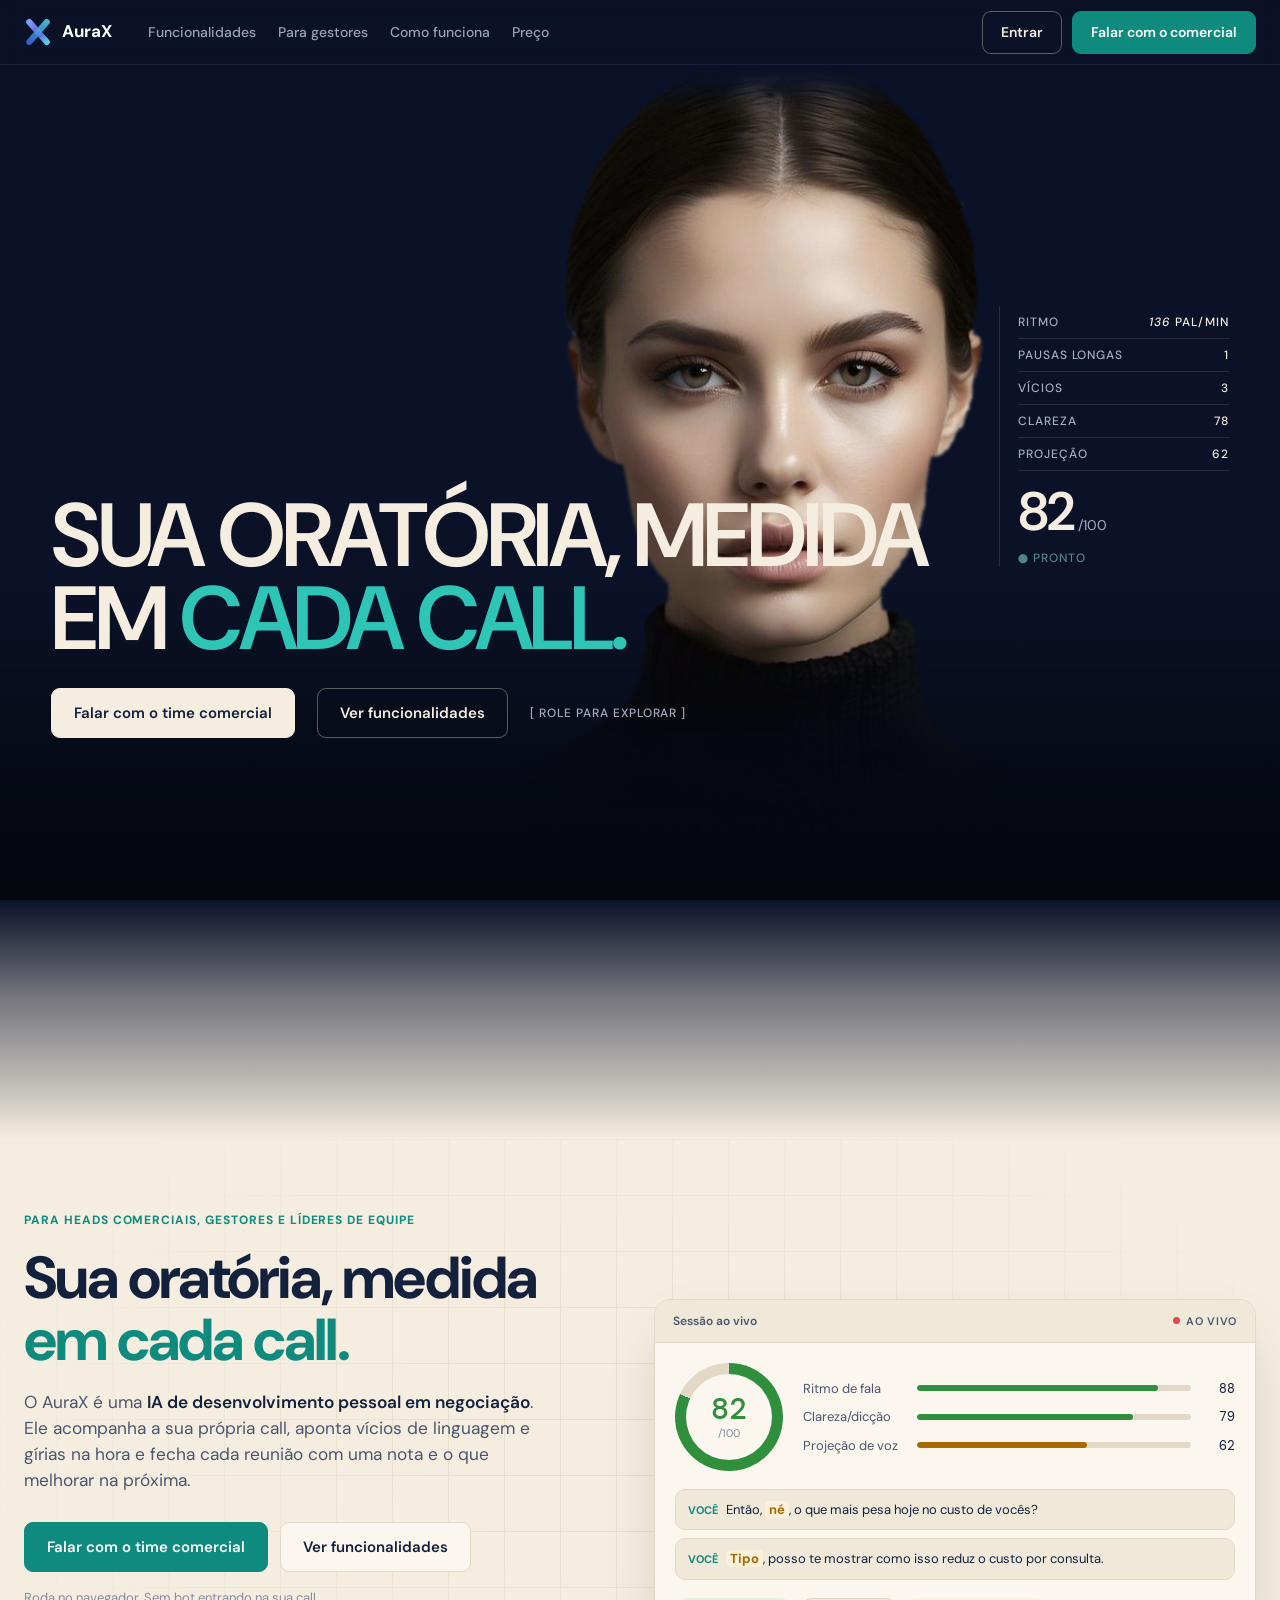
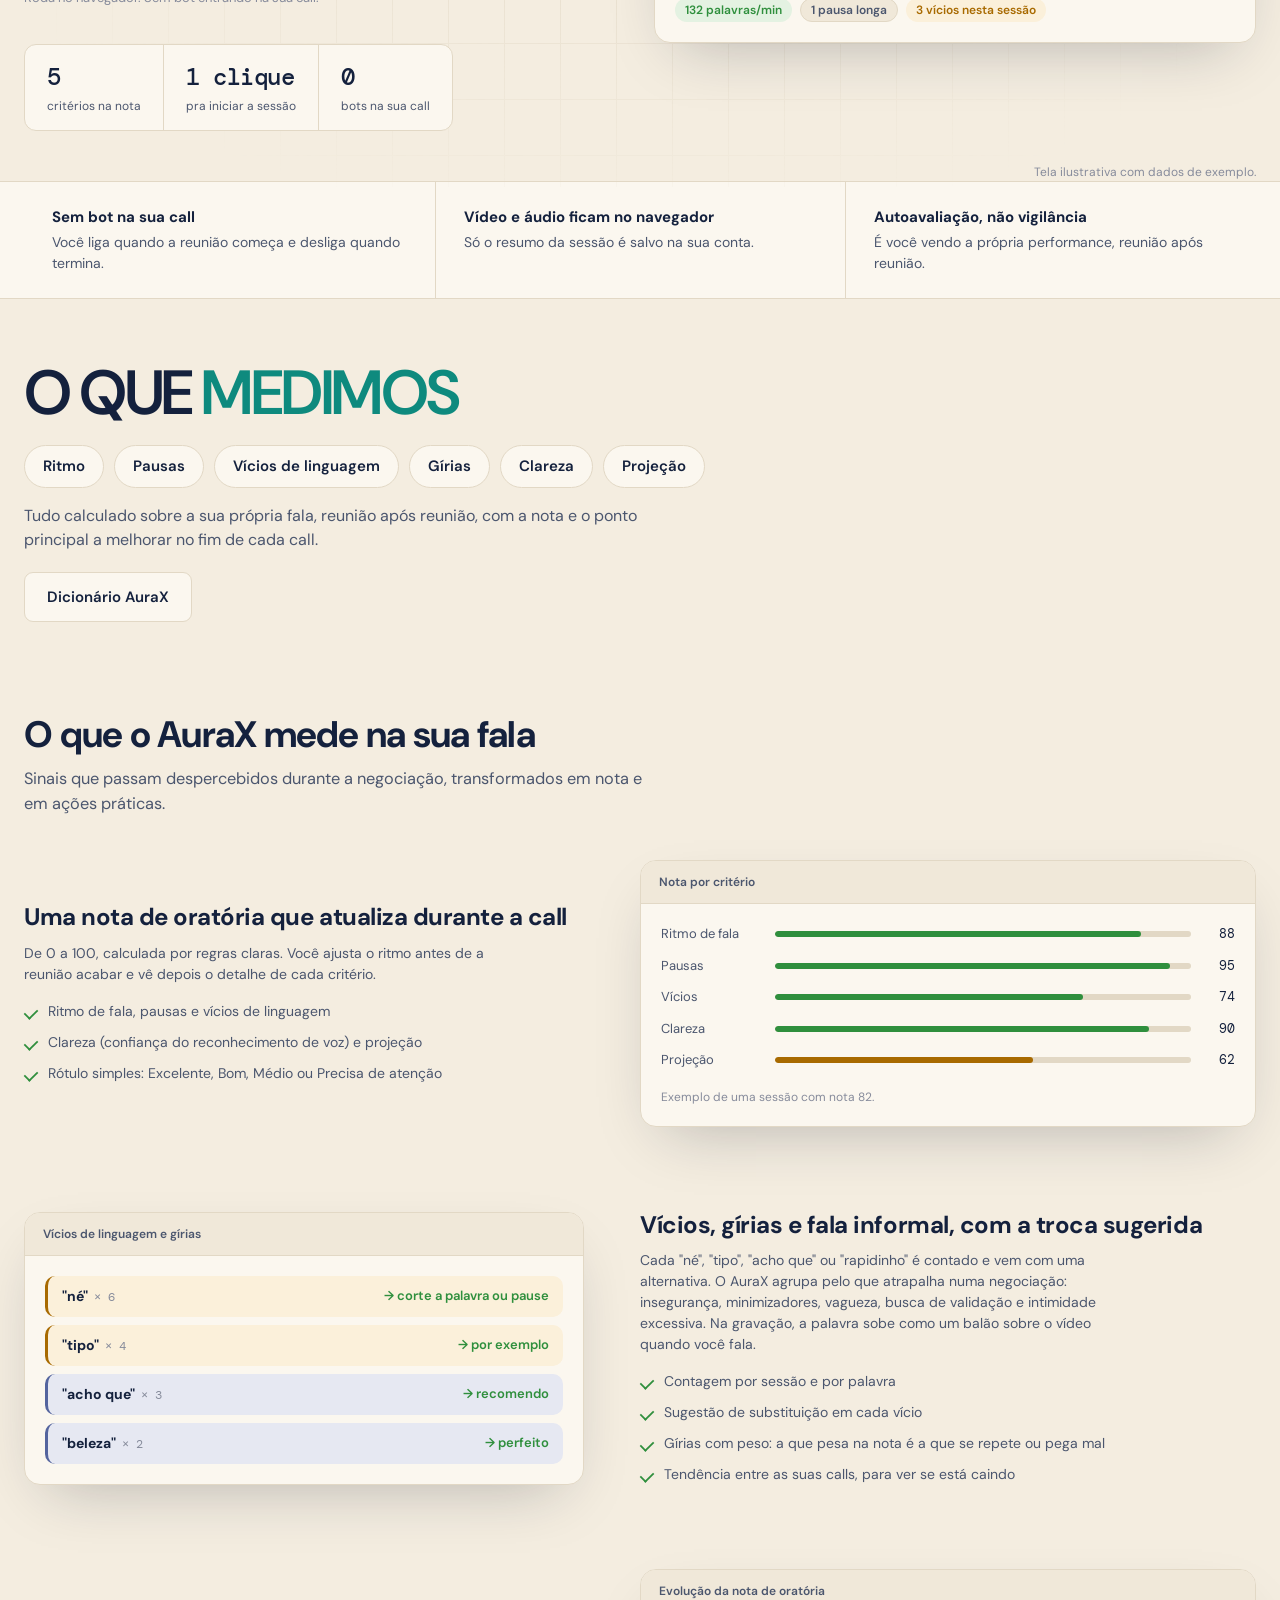
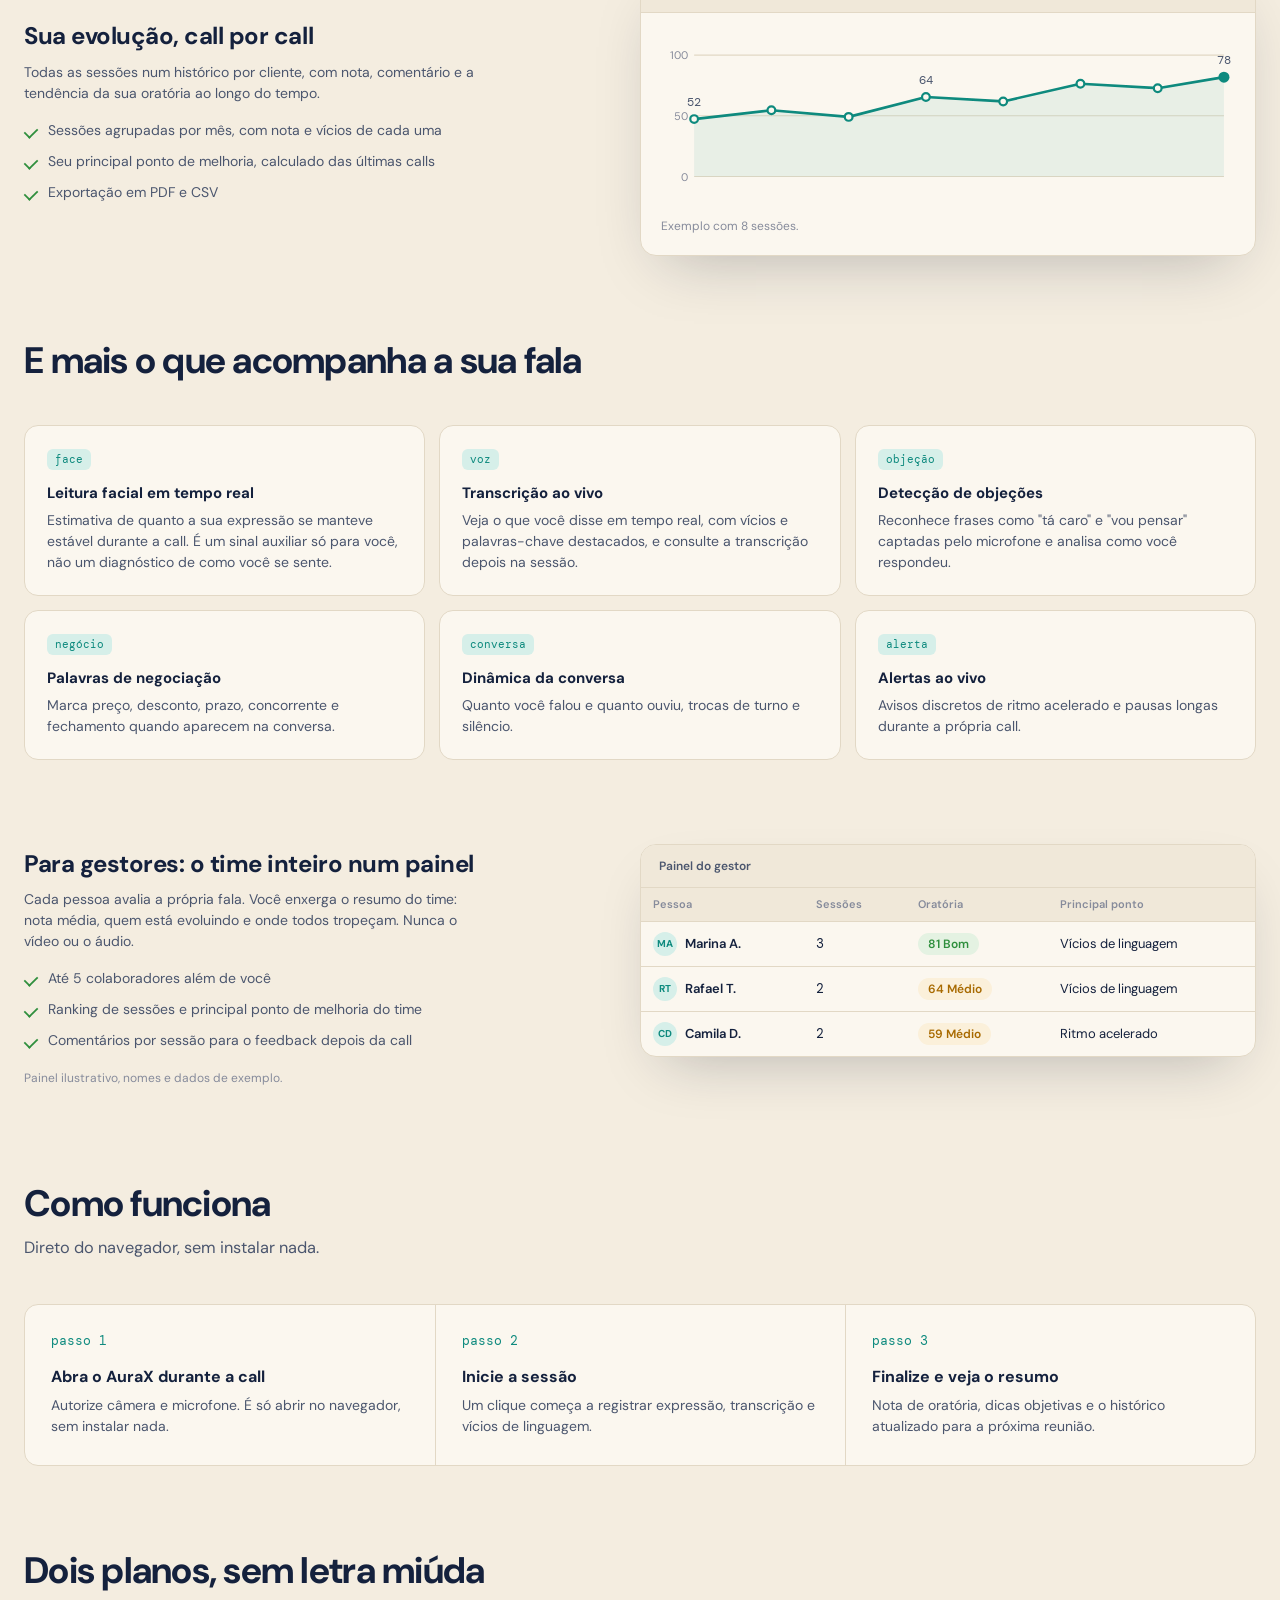
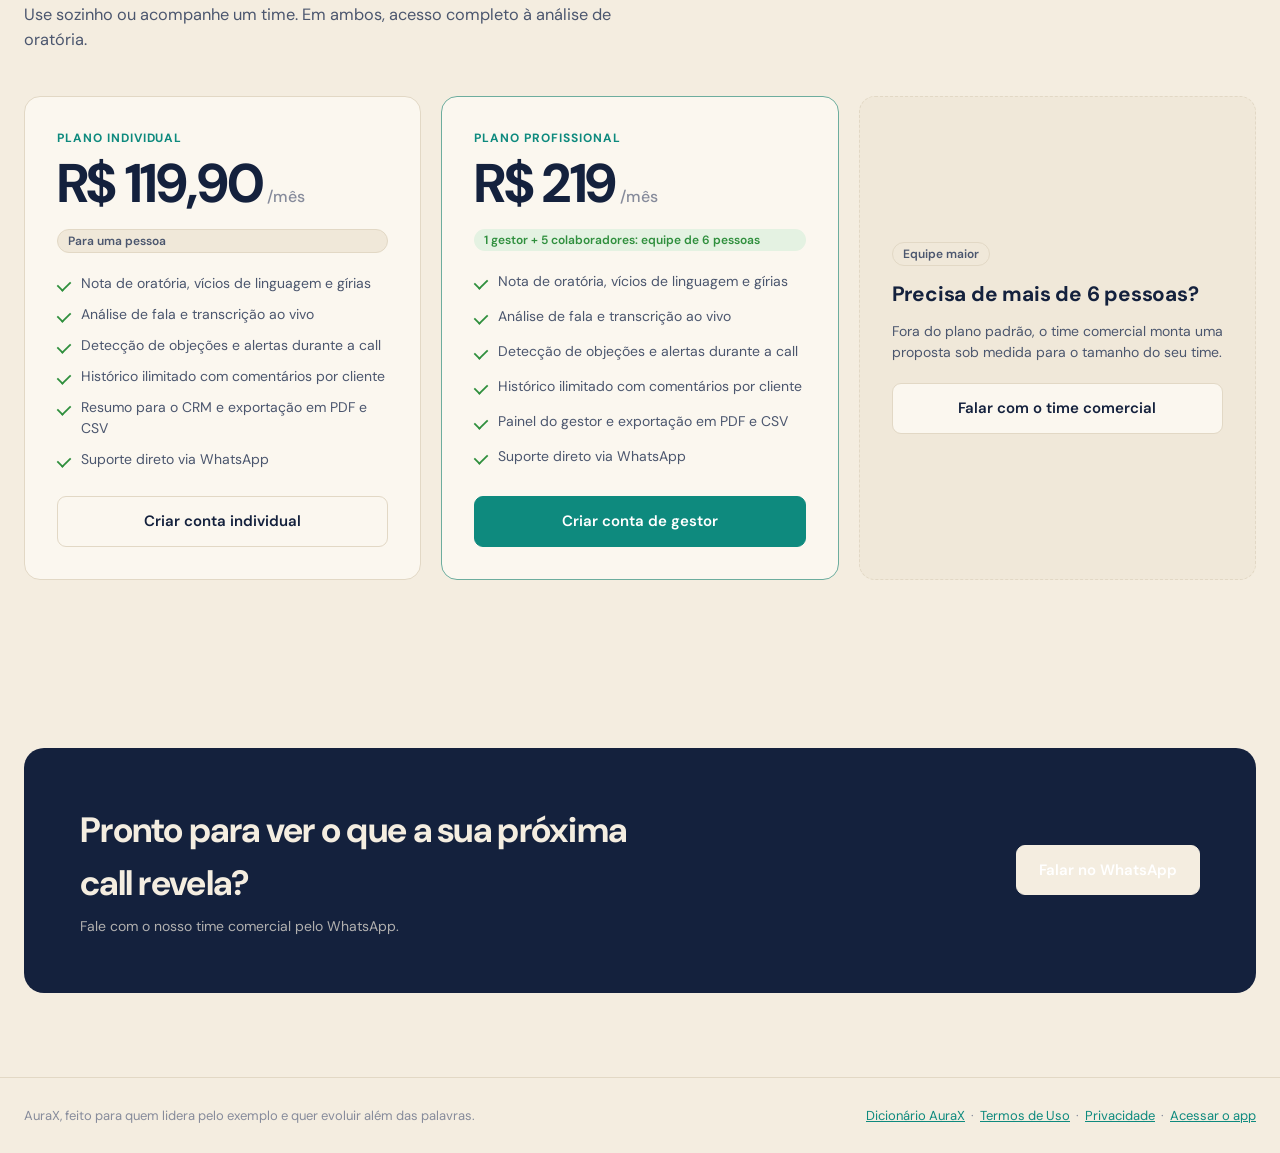
==== index.html @ 5de70d13 "Accent color: coral -> verde-água (teal). Light uses a deeper teal for text/links, dark the bright #" ====
<!DOCTYPE html>
<html lang="pt-BR">
<head>
<meta charset="UTF-8" />
<meta name="viewport" content="width=device-width, initial-scale=1.0" />
<title>AuraX — Inteligência comportamental para líderes comerciais</title>
<link rel="icon" href="assets/favicon.svg" type="image/svg+xml" />
<link rel="icon" href="assets/favicon-32.png" type="image/png" sizes="32x32" />
<link rel="shortcut icon" href="favicon.ico" />
<link rel="apple-touch-icon" href="assets/apple-touch-icon.png" />
<link rel="stylesheet" href="shell.css?v=19d2fb14" />
<script src="transition.js?v=4e230cf0"></script>
<script>try{var t=localStorage.getItem("aurax_theme");if(t)document.documentElement.setAttribute("data-theme",t)}catch(e){}</script>
<style>
  /* Landing: cinza frio, superfícies brancas, azul só onde há ação; o produto aparece como mockup real. */
  html { scroll-behavior: smooth; }
  body { overflow-x: hidden; }
  .lp-wrap { max-width: 1280px; margin: 0 auto; padding-inline: 24px; }

  .lp-nav { position: sticky; top: 0; z-index: 20; background: color-mix(in srgb, var(--bg) 88%, transparent); backdrop-filter: blur(10px); -webkit-backdrop-filter: blur(10px); border-bottom: 1px solid var(--line); }
  .lp-nav-inner { display: flex; align-items: center; gap: 28px; height: 64px; }
  .lp-brand { display: flex; align-items: center; gap: 10px; font-weight: 700; font-size: 17px; color: var(--ink); text-decoration: none; }
  .lp-brand::before { content: ""; flex: none; background: url(assets/favicon.svg) center / contain no-repeat; width: 28px; height: 28px; }
  .lp-brand b { width: 28px; height: 28px; border-radius: 8px; background: var(--accent); color: #fff; display: grid; place-items: center; font-size: 15px; }
  .lp-links { display: flex; gap: 22px; margin-left: 8px; }
  .lp-links a { color: var(--ink-dim); text-decoration: none; font-weight: 500; font-size: 14px; }
  .lp-links a:hover { color: var(--ink); }
  .lp-nav-actions { margin-left: auto; display: flex; gap: 10px; align-items: center; }

  .lp-btn { display: inline-flex; align-items: center; justify-content: center; gap: 8px; padding: 10px 18px; border-radius: 9px; font-weight: 600; font-size: 14px; text-decoration: none; border: 1px solid var(--accent); background: var(--accent); color: #fff; cursor: pointer; font-family: inherit; }
  .lp-btn:hover { filter: brightness(0.94); }
  .lp-btn.ghost { background: var(--surface); color: var(--ink); border-color: var(--line); }
  .lp-btn.ghost:hover { background: var(--surface-2); filter: none; }
  .lp-btn.big { padding: 13px 22px; font-size: 15px; }

  /* Hero */
  .lp-hero { padding-block: 72px 56px; display: grid; grid-template-columns: minmax(0, 1fr) minmax(0, 1.05fr); gap: 56px; align-items: center; }
  .lp-eyebrow { font-size: 12px; font-weight: 700; letter-spacing: 0.08em; text-transform: uppercase; color: var(--accent); margin: 0 0 18px; }
  .lp-hero h2 { font-size: clamp(2.4rem, 5vw, 3.7rem); line-height: 1.04; letter-spacing: -0.03em; font-weight: 700; margin: 0 0 20px; text-wrap: balance; }
  .lp-hero h2 span { color: var(--accent); }
  .lp-sub { font-size: 1.08rem; color: var(--ink-dim); max-width: 520px; margin: 0 0 28px; }
  .lp-sub strong { color: var(--ink); font-weight: 600; }
  .lp-cta-row { display: flex; gap: 12px; flex-wrap: wrap; }
  .lp-hero-note { margin-top: 16px; font-size: 13px; color: var(--ink-faint); }

  /* Janela do produto */
  .win { background: var(--surface); border: 1px solid var(--line); border-radius: 16px; box-shadow: 0 24px 60px -24px rgba(20, 28, 45, 0.28); overflow: hidden; min-width: 0; }
  .win-bar { display: flex; align-items: center; gap: 10px; padding: 12px 18px; border-bottom: 1px solid var(--line); background: var(--surface-2); font-size: 12px; color: var(--ink-dim); font-weight: 600; }
  .win-bar .live { margin-left: auto; display: flex; align-items: center; gap: 6px; font-size: 11px; letter-spacing: 0.06em; }
  .win-bar .live i { width: 7px; height: 7px; border-radius: 50%; background: #e5484d; display: block; }
  .win-body { padding: 20px; display: grid; grid-template-columns: 1fr; gap: 18px; }
  .score-row { display: flex; gap: 20px; align-items: center; }
  .ring { width: 108px; height: 108px; border-radius: 50%; flex-shrink: 0; display: grid; place-items: center; background: conic-gradient(var(--good) 82%, var(--line) 0); }
  .ring > div { width: 86px; height: 86px; border-radius: 50%; background: var(--surface); display: flex; flex-direction: column; align-items: center; justify-content: center; line-height: 1; }
  .ring b { font-family: var(--mono); font-size: 30px; font-weight: 500; color: var(--good); }
  .ring small { font-size: 11px; color: var(--ink-faint); margin-top: 4px; }
  .bars { flex: 1; min-width: 0; display: grid; gap: 9px; }
  .bar-row { display: grid; grid-template-columns: 104px minmax(0, 1fr) 34px; gap: 10px; align-items: center; font-size: 13px; color: var(--ink-dim); }
  .bar-row i { display: block; height: 6px; border-radius: 999px; background: var(--line); overflow: hidden; }
  .bar-row i span { display: block; height: 100%; border-radius: 999px; background: var(--good); }
  .bar-row i span.w { background: var(--warn); }
  .bar-row em { font-style: normal; font-family: var(--mono); text-align: right; color: var(--ink); }
  .pill { display: inline-flex; align-items: center; padding: 2px 10px; border-radius: 999px; font-size: 12px; font-weight: 600; }
  .pill.good { background: var(--good-soft); color: var(--good); }
  .pill.warn { background: var(--warn-soft); color: var(--warn); }
  .pill.neutral { background: var(--surface-2); color: var(--ink-dim); border: 1px solid var(--line); }
  .tline { padding: 10px 12px; border-radius: 10px; background: var(--surface-2); border: 1px solid var(--line); font-size: 13px; position: relative; }
  .tline + .tline { margin-top: 8px; }
  .tline .who { font-size: 11px; font-weight: 700; margin-right: 8px; }
  .tline .who.you { color: var(--accent); }
  .tline .who.other { color: var(--warn); }
  .tline mark { background: var(--warn-soft); color: var(--warn); font-weight: 700; padding: 0 4px; border-radius: 4px; }
  .chips { display: flex; gap: 8px; flex-wrap: wrap; }
  .eg { margin-top: 12px; font-size: 12px; color: var(--ink-faint); }

  /* Faixa de provas */
  .lp-proof { border-block: 1px solid var(--line); background: var(--surface); }
  .lp-proof-grid { display: grid; grid-template-columns: repeat(3, minmax(0, 1fr)); }
  .lp-proof-item { padding: 24px 28px; }
  .lp-proof-item + .lp-proof-item { border-left: 1px solid var(--line); }
  .lp-proof-item b { display: block; font-size: 15px; margin-bottom: 4px; }
  .lp-proof-item span { color: var(--ink-dim); font-size: 14px; }

  /* Seções */
  .lp-section { padding-block: 84px; }
  .lp-measure { padding-block: 64px 8px; }
  .lp-measure h2 { margin: 0 0 22px; font-size: clamp(2rem, 5vw, 3.9rem); line-height: 0.96; letter-spacing: -0.04em; font-weight: 600; text-transform: uppercase; text-wrap: balance; max-width: 16ch; }
  .lp-measure h2 em { font-style: normal; color: var(--accent); }
  .lp-measure-list { display: flex; flex-wrap: wrap; gap: 10px; margin: 0; padding: 0; list-style: none; }
  .lp-measure-list li { padding: 9px 18px; border-radius: 999px; border: 1px solid var(--line); background: var(--surface); font-size: 15px; font-weight: 600; color: var(--ink); }
  .lp-measure-cta { margin-top: 20px; }
  .lp-measure-note { margin: 16px 0 0; color: var(--ink-dim); font-size: 1rem; max-width: 640px; }
  .lp-head { max-width: 640px; margin-bottom: 44px; }
  .lp-head h2 { font-size: clamp(1.7rem, 3.2vw, 2.3rem); letter-spacing: -0.02em; line-height: 1.12; margin: 0 0 12px; text-wrap: balance; }
  .lp-head p { color: var(--ink-dim); font-size: 1.02rem; margin: 0; }

  .lp-split { display: grid; grid-template-columns: minmax(0, 1fr) minmax(0, 1.1fr); gap: 56px; align-items: center; }
  .lp-split + .lp-split { margin-top: 84px; }
  .lp-split.flip > :first-child { order: 2; }
  .lp-split h3 { font-size: 1.5rem; letter-spacing: -0.02em; margin: 0 0 12px; line-height: 1.15; }
  .lp-split p { color: var(--ink-dim); margin: 0 0 16px; max-width: 460px; }
  .lp-list { list-style: none; padding: 0; margin: 0; display: grid; gap: 10px; }
  .lp-list li { padding-left: 24px; position: relative; color: var(--ink-dim); font-size: 14px; }
  .lp-list li::before { content: ""; position: absolute; left: 0; top: 7px; width: 12px; height: 7px; border-left: 2px solid var(--good); border-bottom: 2px solid var(--good); transform: rotate(-45deg) scale(0.9); }

  .swap { display: flex; justify-content: space-between; align-items: center; gap: 10px; padding: 10px 14px; border-radius: 10px; background: var(--warn-soft); border-left: 3px solid var(--warn); font-size: 14px; }
  .swap.slang { background: var(--purple-soft); border-left-color: var(--purple); }
  .swap + .swap { margin-top: 8px; }
  .swap b { font-weight: 700; }
  .swap .n { color: var(--ink-faint); font-size: 12px; margin-left: 6px; font-family: var(--mono); }
  .swap .to { color: var(--good); font-weight: 600; font-size: 13px; }

  .tbl { width: 100%; border-collapse: collapse; font-size: 13px; }
  .tbl th { text-align: left; font-size: 11px; color: var(--ink-faint); font-weight: 600; padding: 8px 12px; background: var(--surface-2); border-bottom: 1px solid var(--line); white-space: nowrap; }
  .tbl td { padding: 10px 12px; border-bottom: 1px solid var(--line); }
  .tbl tr:last-child td { border-bottom: 0; }
  .tbl .mono { font-family: var(--mono); }
  .who-cell { display: flex; align-items: center; gap: 8px; font-weight: 600; white-space: nowrap; }
  .av { width: 24px; height: 24px; border-radius: 50%; background: var(--accent-soft); color: var(--accent); display: grid; place-items: center; font-size: 10px; font-weight: 700; flex-shrink: 0; }
  .tbl-wrap { overflow-x: auto; }
  .spark { display: block; width: 100%; height: auto; }

  /* Grade de recursos */
  .lp-grid { display: grid; grid-template-columns: repeat(3, minmax(0, 1fr)); gap: 14px; }
  .lp-card { background: var(--surface); border: 1px solid var(--line); border-radius: 14px; padding: 22px; }
  .lp-card h4 { margin: 0 0 6px; font-size: 15px; }
  .lp-card p { margin: 0; color: var(--ink-dim); font-size: 14px; }
  .lp-card .tag { display: inline-block; font-family: var(--mono); font-size: 11px; color: var(--accent); background: var(--accent-soft); padding: 2px 8px; border-radius: 6px; margin-bottom: 12px; }

  /* Passos */
  .lp-steps { display: grid; grid-template-columns: repeat(3, minmax(0, 1fr)); gap: 0; border: 1px solid var(--line); border-radius: 14px; background: var(--surface); overflow: hidden; }
  .lp-step { padding: 26px 26px 28px; }
  .lp-step + .lp-step { border-left: 1px solid var(--line); }
  .lp-step .k { font-family: var(--mono); font-size: 13px; color: var(--accent); margin-bottom: 14px; }
  .lp-step h4 { margin: 0 0 6px; font-size: 16px; }
  .lp-step p { margin: 0; color: var(--ink-dim); font-size: 14px; }

  /* Preço */
  .lp-price-wrap { display: grid; grid-template-columns: repeat(3, minmax(0, 1fr)); gap: 20px; align-items: stretch; }
  .lp-price { display: flex; flex-direction: column; }
  .lp-price .lp-list { flex: 1; }
  .lp-price.featured { border-color: color-mix(in srgb, var(--accent) 55%, var(--line)); }
  .lp-price { background: var(--surface); border: 1px solid var(--line); border-radius: 16px; padding: 32px; }
  .lp-price .plan { font-size: 12px; font-weight: 700; letter-spacing: 0.08em; text-transform: uppercase; color: var(--accent); }
  .lp-price .amount { font-size: 3.4rem; font-weight: 700; letter-spacing: -0.03em; margin: 10px 0 4px; line-height: 1; }
  .lp-price .amount small { font-size: 1rem; color: var(--ink-faint); font-weight: 500; letter-spacing: 0; }
  .lp-price .team { display: inline-block; margin: 14px 0 20px; }
  .lp-price .lp-list { margin-bottom: 26px; }
  .lp-enterprise { border: 1px dashed var(--line); border-radius: 16px; padding: 32px; display: flex; flex-direction: column; justify-content: center; gap: 12px; background: var(--surface-2); }
  .lp-enterprise h3 { margin: 0; font-size: 1.3rem; letter-spacing: -0.01em; }
  .lp-enterprise p { margin: 0 0 8px; color: var(--ink-dim); }

  .lp-final { padding-block: 84px; text-align: left; }
  .lp-final-box { background: var(--ink); color: var(--bg); border-radius: 20px; padding: 56px; display: flex; align-items: center; justify-content: space-between; gap: 28px; flex-wrap: wrap; }
  .lp-final-box h2 { margin: 0 0 6px; font-size: clamp(1.6rem, 3vw, 2.2rem); letter-spacing: -0.02em; max-width: 560px; }
  .lp-final-box p { margin: 0; opacity: 0.7; }
  .lp-final-box .lp-btn { background: var(--bg); color: var(--ink); border-color: var(--bg); }
  footer.lp-foot { border-top: 1px solid var(--line); padding-block: 28px; color: var(--ink-faint); font-size: 13px; }
  footer.lp-foot .lp-wrap { display: flex; justify-content: space-between; gap: 16px; flex-wrap: wrap; }

  @media (max-width: 960px) {
    .lp-hero, .lp-split, .lp-price-wrap { grid-template-columns: minmax(0, 1fr); gap: 36px; }
    .lp-split.flip > :first-child { order: 0; }
    .lp-hero { padding-block: 44px 40px; }
    .lp-grid { grid-template-columns: repeat(2, minmax(0, 1fr)); }
    .lp-links { display: none; }
  }
  @media (max-width: 640px) {
    .lp-wrap { padding-inline: 16px; }
    .lp-proof-grid, .lp-steps, .lp-grid { grid-template-columns: minmax(0, 1fr); }
    .lp-proof-item + .lp-proof-item, .lp-step + .lp-step { border-left: 0; border-top: 1px solid var(--line); }
    .lp-section { padding-block: 56px; }
    .lp-final-box { padding: 32px 24px; }
    .lp-nav-actions .lp-btn.ghost { display: none; }
    .score-row { flex-direction: column; align-items: flex-start; }
    .bar-row { grid-template-columns: 96px minmax(0, 1fr) 30px; }
  }
  /* Faixa do topo: grade suave de fundo + cartões flutuantes nas laterais (telas largas) */
  .lp-band { position: relative; overflow: hidden; }
  .lp-band::before {
    content: ""; position: absolute; inset: 0; pointer-events: none;
    background-image: linear-gradient(var(--line) 1px, transparent 1px), linear-gradient(90deg, var(--line) 1px, transparent 1px);
    background-size: 56px 56px;
    -webkit-mask-image: radial-gradient(ellipse 70% 80% at 50% 45%, #000 20%, transparent 78%);
    mask-image: radial-gradient(ellipse 70% 80% at 50% 45%, #000 20%, transparent 78%);
    opacity: 0.7;
  }
  .lp-band > * { position: relative; }
  .lp-stats { display: grid; grid-template-columns: repeat(3, auto); gap: 0; margin-top: 36px; width: fit-content; border: 1px solid var(--line); border-radius: 12px; background: var(--surface); overflow: hidden; }
  .lp-stat { padding: 14px 22px; }
  .lp-stat + .lp-stat { border-left: 1px solid var(--line); }
  .lp-stat b { display: block; font-family: var(--mono); font-weight: 500; font-size: 24px; letter-spacing: -0.02em; }
  .lp-stat span { font-size: 12px; color: var(--ink-dim); }
  .float { display: none; position: absolute; align-items: center; gap: 10px; padding: 9px 14px 9px 10px; border-radius: 999px; background: var(--surface); border: 1px solid var(--line); box-shadow: 0 18px 40px -18px rgba(20, 28, 45, 0.28); font-size: 13px; white-space: nowrap; animation: lp-float 7s ease-in-out infinite; }
  .float i { width: 26px; height: 26px; border-radius: 50%; display: grid; place-items: center; font-style: normal; font-size: 13px; background: var(--accent-soft); }
  .float b { font-weight: 600; }
  .float .up { color: var(--good); font-family: var(--mono); font-weight: 500; }
  .float.l1 { right: calc(50% + 690px); top: 170px; }
  .float.l2 { right: calc(50% + 660px); top: 400px; animation-delay: -2.5s; animation-duration: 8s; }
  .float.r1 { left: calc(50% + 690px); top: 200px; animation-delay: -4s; animation-duration: 6.5s; }
  .float.r2 { left: calc(50% + 660px); top: 420px; animation-delay: -1s; animation-duration: 8.5s; }
  @keyframes lp-float { 0%, 100% { transform: translateY(0); } 50% { transform: translateY(-12px); } }
  @media (prefers-reduced-motion: reduce) { .float { animation: none; } }
  @media (min-width: 1780px) { .float { display: flex; } }
  @media (max-width: 640px) { .lp-stats { grid-template-columns: repeat(3, minmax(0, 1fr)); width: 100%; } .lp-stat { padding: 12px; } .lp-stat b { font-size: 20px; } }

  /* ===== Abertura cinematográfica (estilo "HUD de voz") ===== */
  .lp-nav { margin-bottom: -65px; transition: background 0.3s, border-color 0.3s; }
  .lp-nav .lp-brand { transition: opacity 0.3s; }
  .lp-nav.on-dark { background: rgba(5, 7, 13, 0.8); border-bottom-color: rgba(255, 255, 255, 0.07); }
  .lp-nav.on-dark .lp-brand { color: #fff; }
  .lp-nav.on-dark .lp-links a { color: #9aa4b8; }
  .lp-nav.on-dark .lp-links a:hover { color: #fff; }
  .lp-nav.on-dark .lp-btn.ghost { background: rgba(255, 255, 255, 0.06); color: #e9edf4; border-color: rgba(255, 255, 255, 0.18); }

  .cine { --c-bg: #05070d; --c-ink: #f2f5fb; --c-dim: #8d97ab; --c-line: rgba(255, 255, 255, 0.1); --c-blue: #6c8cff; --c-cyan: #4fd1e8;
    position: relative; background: var(--c-bg); color: var(--c-ink); }
  .cine-mono { font-family: var(--font); font-size: 12px; font-weight: 500; letter-spacing: 0.08em; text-transform: uppercase; color: var(--c-dim); }
  .cine-hero { position: relative; min-height: 100vh; min-height: 100svh; overflow: hidden; display: flex; flex-direction: column; justify-content: flex-end; padding: 0 clamp(20px, 4vw, 56px) clamp(96px, 18vh, 200px); isolation: isolate; }
  #heroCanvas, #heroFx { position: absolute; inset: 0; width: 100%; height: 100%; z-index: 0; }
  .cine-hud { position: absolute; z-index: 2; right: clamp(20px, 4vw, 56px); top: 34%; width: 230px; border-left: 1px solid var(--c-line); padding-left: 18px; }
  .cine-hud .row { display: flex; justify-content: space-between; gap: 12px; padding: 7px 0; border-bottom: 1px solid var(--c-line); }
  .cine-hud .row span:last-child { color: var(--c-ink); font-variant-numeric: tabular-nums; }
  .cine-hud .score { margin-top: 14px; font-size: 54px; font-weight: 600; letter-spacing: -0.04em; line-height: 1; color: var(--c-ink); font-family: var(--font); }
  .cine-hud .score small { font-size: 14px; color: var(--c-dim); font-weight: 400; letter-spacing: 0; }
  .cine-hud .scan { margin-top: 10px; color: var(--c-cyan); }
  .cine-hero::after { content: ""; position: absolute; z-index: 1; left: 0; right: 0; bottom: 0; height: 34%; pointer-events: none; background: linear-gradient(to bottom, rgba(5, 7, 13, 0) 0%, rgba(5, 7, 13, 0.72) 62%, #05070d 100%); }
  .cine-title { position: relative; z-index: 2; margin: 0; font-size: clamp(2.4rem, 7vw, 6.6rem); line-height: 0.93; letter-spacing: -0.04em; font-weight: 600; text-transform: uppercase; text-wrap: balance; max-width: 15ch; }
  .cine-title em { font-style: normal; color: var(--c-blue); }
  .cine-foot { position: relative; z-index: 2; display: flex; align-items: center; gap: 22px; flex-wrap: wrap; margin-top: clamp(18px, 3vh, 30px); }
  .cine-foot .lp-btn { background: #fff; color: #05070d; border-color: #fff; }
  .cine-foot .lp-btn.ghost { background: transparent; color: #fff; border-color: rgba(255, 255, 255, 0.35); }
  .cine-hero .rise { opacity: 0; transform: translateY(18px); animation: cineRise 0.9s cubic-bezier(0.2, 0.7, 0.2, 1) forwards; }
  @keyframes cineRise { to { opacity: 1; transform: none; } }

  /* liga a abertura escura à landing original (que é clara) */
  .cine-fade { height: 240px; margin-top: -1px; background: linear-gradient(to bottom, var(--c-bg) 0%, color-mix(in srgb, var(--c-bg) 55%, var(--bg)) 40%, var(--bg) 100%); }

  @media (max-width: 860px) {
    .cine-hud { position: relative; right: auto; top: auto; width: auto; margin: 0 0 18px; z-index: 2; }
    .cine-hud .row { display: none; }
    .cine-hud .score { font-size: 38px; }
  }
  @media (prefers-reduced-motion: reduce) { .cine-hero .rise { animation: none; opacity: 1; transform: none; } }
</style>
<script>
  !function(t,e){var o,n,p,r;e.__SV||(window.posthog=e,e._i=[],e.init=function(i,s,a){function g(t,e){var o=e.split(".");2==o.length&&(t=t[o[0]],e=o[1]),t[e]=function(){t.push([e].concat(Array.prototype.slice.call(arguments,0)))}}(p=t.createElement("script")).type="text/javascript",p.crossOrigin="anonymous",p.async=!0,p.src=s.api_host.replace(".i.posthog.com","-assets.i.posthog.com")+"/static/array.js",(r=t.getElementsByTagName("script")[0]).parentNode.insertBefore(p,r);var u=e;for(void 0!==a?u=e[a]=[]:a="posthog",u.people=u.people||[],u.toString=function(t){var o="posthog";return"posthog"!==a&&(o+="."+a),t||(o+=" (stub)"),o},u.people.toString=function(){return u.toString(1)+".people (stub)"},o="init capture register register_once register_for_session unregister unregister_for_session getFeatureFlag getFeatureFlagPayload isFeatureEnabled reloadFeatureFlags updateEarlyAccessFeatureEnrollment getEarlyAccessFeatures on onFeatureFlags onSurveysLoaded onSessionId getSurveys getActiveMatchingSurveys renderSurvey canRenderSurvey getNextSurveyStep identify setPersonProperties group resetGroups setPersonPropertiesForFlags resetPersonPropertiesForFlags setGroupPropertiesForFlags resetGroupPropertiesForFlags reset get_distinct_id getGroups get_session_id get_session_replay_url alias set_config startSessionRecording stopSessionRecording sessionRecordingStarted captureException loadToolbar get_property getSessionProperty createPersonProfile opt_in_capturing opt_out_capturing has_opted_in_capturing has_opted_out_capturing clear_opt_in_out_capturing debug".split(" "),n=0;n<o.length;n++)g(u,o[n]);e._i.push([i,s,a])},e.__SV=1)}(document,window.posthog||[]);
  posthog.init('phc_vyVJ7sTb6kpXhAdzVbWcyBCf4epgvTv7UnnuiPqnFCpm', {
    api_host: 'https://us.i.posthog.com',
    person_profiles: 'identified_only',
  });
</script>
</head>
<body>
<nav class="lp-nav" aria-label="Principal">
  <div class="lp-wrap lp-nav-inner">
    <a class="lp-brand" href="#">AuraX</a>
    <div class="lp-links">
      <a href="#funcionalidades">Funcionalidades</a>
      <a href="#gestores">Para gestores</a>
      <a href="#como-funciona">Como funciona</a>
      <a href="#preco">Preço</a>
    </div>
    <div class="lp-nav-actions">
      <a class="lp-btn ghost" href="login.html">Entrar</a>
      <a class="lp-btn" id="navCta" href="#" target="_blank" rel="noopener">Falar com o comercial</a>
    </div>
  </div>
</nav>

<section class="cine" id="cine">
  <div class="cine-hero" id="cineHero">
    <canvas id="heroCanvas" aria-hidden="true"></canvas>
    <canvas id="heroFx" aria-hidden="true"></canvas>
    <div class="cine-hud cine-mono rise" id="hud" style="animation-delay:.6s" aria-hidden="true">
      <div class="row"><span>Ritmo</span><span><i id="hRitmo">132</i> pal/min</span></div>
      <div class="row"><span>Pausas longas</span><span id="hPausas">1</span></div>
      <div class="row"><span>Vícios</span><span id="hVicios">3</span></div>
      <div class="row"><span>Clareza</span><span id="hClareza">79</span></div>
      <div class="row"><span>Projeção</span><span id="hProj">62</span></div>
      <div class="score"><span id="hScore">82</span><small> /100</small></div>
      <div class="scan" id="hScan">● Analisando fala</div>
    </div>
    <h1 class="cine-title rise" style="animation-delay:.35s">Sua oratória, medida em <em>cada call.</em></h1>
    <div class="cine-foot rise" style="animation-delay:.55s">
      <a class="lp-btn big" id="cineCta" href="#" target="_blank" rel="noopener">Falar com o time comercial</a>
      <a class="lp-btn big ghost" href="#funcionalidades">Ver funcionalidades</a>
      <span class="cine-mono">[ Role para explorar ]</span>
    </div>
  </div>

  <div class="cine-fade"></div>
</section>

<div class="lp-band">
<header class="lp-wrap lp-hero">
  <div>
    <p class="lp-eyebrow">Para heads comerciais, gestores e líderes de equipe</p>
    <h2>Sua oratória, medida <span>em cada call.</span></h2>
    <p class="lp-sub">O AuraX é uma <strong>IA de desenvolvimento pessoal em negociação</strong>. Ele acompanha a sua própria call, aponta vícios de linguagem e gírias na hora e fecha cada reunião com uma nota e o que melhorar na próxima.</p>
    <div class="lp-cta-row">
      <a class="lp-btn big" id="heroCta" href="#" target="_blank" rel="noopener">Falar com o time comercial</a>
      <a class="lp-btn ghost big" href="#funcionalidades">Ver funcionalidades</a>
    </div>
    <p class="lp-hero-note">Roda no navegador. Sem bot entrando na sua call.</p>
    <div class="lp-stats" aria-label="Em números">
      <div class="lp-stat"><b>5</b><span>critérios na nota</span></div>
      <div class="lp-stat"><b>1 clique</b><span>pra iniciar a sessão</span></div>
      <div class="lp-stat"><b>0</b><span>bots na sua call</span></div>
    </div>
  </div>

  <div class="win" role="img" aria-label="Exemplo da tela de sessão ao vivo do AuraX, com nota de oratória 82 e vícios de linguagem destacados">
    <div class="win-bar">Sessão ao vivo <span class="live"><i></i>AO VIVO</span></div>
    <div class="win-body">
      <div class="score-row">
        <div class="ring"><div><b>82</b><small>/100</small></div></div>
        <div class="bars">
          <div class="bar-row"><span>Ritmo de fala</span><i><span style="width:88%"></span></i><em>88</em></div>
          <div class="bar-row"><span>Clareza/dicção</span><i><span style="width:79%"></span></i><em>79</em></div>
          <div class="bar-row"><span>Projeção de voz</span><i><span class="w" style="width:62%"></span></i><em>62</em></div>
        </div>
      </div>
      <div>
        <div class="tline"><span class="who you">VOCÊ</span>Então, <mark>né</mark>, o que mais pesa hoje no custo de vocês?</div>
        <div class="tline"><span class="who you">VOCÊ</span><mark>Tipo</mark>, posso te mostrar como isso reduz o custo por consulta.</div>
      </div>
      <div class="chips"><span class="pill good">132 palavras/min</span><span class="pill neutral">1 pausa longa</span><span class="pill warn">3 vícios nesta sessão</span></div>
    </div>
  </div>
</header>
  <div class="float l1" aria-hidden="true"><i>⚡</i><span>Ritmo <b>182 palavras/min</b></span></div>
  <div class="float l2" aria-hidden="true"><i>👂</i><span>Tempo de escuta <b>36%</b></span></div>
  <div class="float r1" aria-hidden="true"><i>📈</i><span>Oratória <span class="up">64 → 82</span></span></div>
  <div class="float r2" aria-hidden="true"><i>🎯</i><span>Objeção: <b>"tá caro"</b></span></div>
</div>
<p class="lp-wrap eg" style="margin-top:-24px;text-align:right">Tela ilustrativa com dados de exemplo.</p>

<section class="lp-proof" aria-label="Diferenciais">
  <div class="lp-wrap lp-proof-grid">
    <div class="lp-proof-item"><b>Sem bot na sua call</b><span>Você liga quando a reunião começa e desliga quando termina.</span></div>
    <div class="lp-proof-item"><b>Vídeo e áudio ficam no navegador</b><span>Só o resumo da sessão é salvo na sua conta.</span></div>
    <div class="lp-proof-item"><b>Autoavaliação, não vigilância</b><span>É você vendo a própria performance, reunião após reunião.</span></div>
  </div>
</section>

<section class="lp-wrap lp-measure" id="o-que-medimos">
  <h2>O que <em>medimos</em></h2>
  <ul class="lp-measure-list">
    <li>Ritmo</li><li>Pausas</li><li>Vícios de linguagem</li><li>Gírias</li><li>Clareza</li><li>Projeção</li>
  </ul>
  <p class="lp-measure-note">Tudo calculado sobre a sua própria fala, reunião após reunião, com a nota e o ponto principal a melhorar no fim de cada call.</p>
  <div class="lp-measure-cta"><a class="lp-btn ghost big" id="dictCta" href="dicionario.html">Dicionário AuraX</a></div>
</section>

<section class="lp-section" id="funcionalidades">
  <div class="lp-wrap">
    <div class="lp-head">
      <h2>O que o AuraX mede na sua fala</h2>
      <p>Sinais que passam despercebidos durante a negociação, transformados em nota e em ações práticas.</p>
    </div>

    <div class="lp-split">
      <div>
        <h3>Uma nota de oratória que atualiza durante a call</h3>
        <p>De 0 a 100, calculada por regras claras. Você ajusta o ritmo antes de a reunião acabar e vê depois o detalhe de cada critério.</p>
        <ul class="lp-list">
          <li>Ritmo de fala, pausas e vícios de linguagem</li>
          <li>Clareza (confiança do reconhecimento de voz) e projeção</li>
          <li>Rótulo simples: Excelente, Bom, Médio ou Precisa de atenção</li>
        </ul>
      </div>
      <div class="win">
        <div class="win-bar">Nota por critério</div>
        <div class="win-body">
          <div class="bars" style="gap:12px">
            <div class="bar-row"><span>Ritmo de fala</span><i><span style="width:88%"></span></i><em>88</em></div>
            <div class="bar-row"><span>Pausas</span><i><span style="width:95%"></span></i><em>95</em></div>
            <div class="bar-row"><span>Vícios</span><i><span style="width:74%"></span></i><em>74</em></div>
            <div class="bar-row"><span>Clareza</span><i><span style="width:90%"></span></i><em>90</em></div>
            <div class="bar-row"><span>Projeção</span><i><span class="w" style="width:62%"></span></i><em>62</em></div>
          </div>
          <div class="eg" style="margin:0">Exemplo de uma sessão com nota 82.</div>
        </div>
      </div>
    </div>

    <div class="lp-split flip">
      <div>
        <h3>Vícios, gírias e fala informal, com a troca sugerida</h3>
        <p>Cada "né", "tipo", "acho que" ou "rapidinho" é contado e vem com uma alternativa. O AuraX agrupa pelo que atrapalha numa negociação: insegurança, minimizadores, vagueza, busca de validação e intimidade excessiva. Na gravação, a palavra sobe como um balão sobre o vídeo quando você fala.</p>
        <ul class="lp-list">
          <li>Contagem por sessão e por palavra</li>
          <li>Sugestão de substituição em cada vício</li>
          <li>Gírias com peso: a que pesa na nota é a que se repete ou pega mal</li>
          <li>Tendência entre as suas calls, para ver se está caindo</li>
        </ul>
      </div>
      <div class="win">
        <div class="win-bar">Vícios de linguagem e gírias</div>
        <div class="win-body">
          <div>
            <div class="swap"><span><b>"né"</b><span class="n">× 6</span></span><span class="to">→ corte a palavra ou pause</span></div>
            <div class="swap"><span><b>"tipo"</b><span class="n">× 4</span></span><span class="to">→ por exemplo</span></div>
            <div class="swap slang"><span><b>"acho que"</b><span class="n">× 3</span></span><span class="to">→ recomendo</span></div>
            <div class="swap slang"><span><b>"beleza"</b><span class="n">× 2</span></span><span class="to">→ perfeito</span></div>
          </div>
        </div>
      </div>
    </div>

    <div class="lp-split">
      <div>
        <h3>Sua evolução, call por call</h3>
        <p>Todas as sessões num histórico por cliente, com nota, comentário e a tendência da sua oratória ao longo do tempo.</p>
        <ul class="lp-list">
          <li>Sessões agrupadas por mês, com nota e vícios de cada uma</li>
          <li>Seu principal ponto de melhoria, calculado das últimas calls</li>
          <li>Exportação em PDF e CSV</li>
        </ul>
      </div>
      <div class="win">
        <div class="win-bar">Evolução da nota de oratória</div>
        <div class="win-body">
          <svg class="spark" viewBox="0 0 520 150" role="img" aria-label="Gráfico de exemplo: nota de oratória subindo de 52 para 78 em 8 sessões">
            <g stroke="var(--line)"><line x1="30" x2="510" y1="20" y2="20"/><line x1="30" x2="510" y1="75" y2="75"/><line x1="30" x2="510" y1="130" y2="130"/></g>
            <g font-size="10" fill="var(--ink-faint)" text-anchor="end"><text x="24" y="24">100</text><text x="24" y="79">50</text><text x="24" y="134">0</text></g>
            <polygon points="30,130 30,78 100,70 170,76 240,58 310,62 380,46 450,50 510,40 510,130" fill="var(--accent)" opacity="0.08"/>
            <polyline points="30,78 100,70 170,76 240,58 310,62 380,46 450,50 510,40" fill="none" stroke="var(--accent)" stroke-width="2.4" stroke-linejoin="round" stroke-linecap="round"/>
            <g fill="var(--surface)" stroke="var(--accent)" stroke-width="2"><circle cx="30" cy="78" r="3.5"/><circle cx="100" cy="70" r="3.5"/><circle cx="170" cy="76" r="3.5"/><circle cx="240" cy="58" r="3.5"/><circle cx="310" cy="62" r="3.5"/><circle cx="380" cy="46" r="3.5"/><circle cx="450" cy="50" r="3.5"/></g>
            <circle cx="510" cy="40" r="5" fill="var(--accent)"/>
            <g font-size="11" font-family="var(--mono)" fill="var(--ink-dim)" text-anchor="middle"><text x="30" y="66">52</text><text x="240" y="46">64</text><text x="510" y="28">78</text></g>
          </svg>
          <div class="eg" style="margin:0">Exemplo com 8 sessões.</div>
        </div>
      </div>
    </div>
  </div>
</section>

<section class="lp-section" style="padding-top:0">
  <div class="lp-wrap">
    <div class="lp-head"><h2>E mais o que acompanha a sua fala</h2></div>
    <div class="lp-grid">
      <div class="lp-card"><span class="tag">face</span><h4>Leitura facial em tempo real</h4><p>Estimativa de quanto a sua expressão se manteve estável durante a call. É um sinal auxiliar só para você, não um diagnóstico de como você se sente.</p></div>
      <div class="lp-card"><span class="tag">voz</span><h4>Transcrição ao vivo</h4><p>Veja o que você disse em tempo real, com vícios e palavras-chave destacados, e consulte a transcrição depois na sessão.</p></div>
      <div class="lp-card"><span class="tag">objeção</span><h4>Detecção de objeções</h4><p>Reconhece frases como "tá caro" e "vou pensar" captadas pelo microfone e analisa como você respondeu.</p></div>
      <div class="lp-card"><span class="tag">negócio</span><h4>Palavras de negociação</h4><p>Marca preço, desconto, prazo, concorrente e fechamento quando aparecem na conversa.</p></div>
      <div class="lp-card"><span class="tag">conversa</span><h4>Dinâmica da conversa</h4><p>Quanto você falou e quanto ouviu, trocas de turno e silêncio.</p></div>
      <div class="lp-card"><span class="tag">alerta</span><h4>Alertas ao vivo</h4><p>Avisos discretos de ritmo acelerado e pausas longas durante a própria call.</p></div>
    </div>
  </div>
</section>

<section class="lp-section" id="gestores" style="padding-top:0">
  <div class="lp-wrap">
    <div class="lp-split">
      <div>
        <h3>Para gestores: o time inteiro num painel</h3>
        <p>Cada pessoa avalia a própria fala. Você enxerga o resumo do time: nota média, quem está evoluindo e onde todos tropeçam. Nunca o vídeo ou o áudio.</p>
        <ul class="lp-list">
          <li>Até 5 colaboradores além de você</li>
          <li>Ranking de sessões e principal ponto de melhoria do time</li>
          <li>Comentários por sessão para o feedback depois da call</li>
        </ul>
      </div>
      <div class="win">
        <div class="win-bar">Painel do gestor</div>
        <div class="tbl-wrap">
          <table class="tbl">
            <thead><tr><th>Pessoa</th><th>Sessões</th><th>Oratória</th><th>Principal ponto</th></tr></thead>
            <tbody>
              <tr><td><div class="who-cell"><span class="av">MA</span>Marina A.</div></td><td class="mono">3</td><td><span class="pill good">81 Bom</span></td><td>Vícios de linguagem</td></tr>
              <tr><td><div class="who-cell"><span class="av">RT</span>Rafael T.</div></td><td class="mono">2</td><td><span class="pill warn">64 Médio</span></td><td>Vícios de linguagem</td></tr>
              <tr><td><div class="who-cell"><span class="av">CD</span>Camila D.</div></td><td class="mono">2</td><td><span class="pill warn">59 Médio</span></td><td>Ritmo acelerado</td></tr>
            </tbody>
          </table>
        </div>
      </div>
    </div>
    <p class="eg" style="margin-top:12px">Painel ilustrativo, nomes e dados de exemplo.</p>
  </div>
</section>

<section class="lp-section" id="como-funciona" style="padding-top:0">
  <div class="lp-wrap">
    <div class="lp-head"><h2>Como funciona</h2><p>Direto do navegador, sem instalar nada.</p></div>
    <div class="lp-steps">
      <div class="lp-step"><div class="k">passo 1</div><h4>Abra o AuraX durante a call</h4><p>Autorize câmera e microfone. É só abrir no navegador, sem instalar nada.</p></div>
      <div class="lp-step"><div class="k">passo 2</div><h4>Inicie a sessão</h4><p>Um clique começa a registrar expressão, transcrição e vícios de linguagem.</p></div>
      <div class="lp-step"><div class="k">passo 3</div><h4>Finalize e veja o resumo</h4><p>Nota de oratória, dicas objetivas e o histórico atualizado para a próxima reunião.</p></div>
    </div>
  </div>
</section>

<section class="lp-section" id="preco" style="padding-top:0">
  <div class="lp-wrap">
    <div class="lp-head"><h2>Dois planos, sem letra miúda</h2><p>Use sozinho ou acompanhe um time. Em ambos, acesso completo à análise de oratória.</p></div>
    <div class="lp-price-wrap">
      <div class="lp-price">
        <div class="plan">Plano Individual</div>
        <div class="amount">R$ 119,90<small> /mês</small></div>
        <span class="pill neutral team">Para uma pessoa</span>
        <ul class="lp-list">
          <li>Nota de oratória, vícios de linguagem e gírias</li>
          <li>Análise de fala e transcrição ao vivo</li>
          <li>Detecção de objeções e alertas durante a call</li>
          <li>Histórico ilimitado com comentários por cliente</li>
          <li>Resumo para o CRM e exportação em PDF e CSV</li>
          <li>Suporte direto via WhatsApp</li>
        </ul>
        <a class="lp-btn ghost big" id="contractIndividualBtn" href="login.html?cadastro=individual" style="width:100%;text-align:center">Criar conta individual</a>
      </div>
      <div class="lp-price featured">
        <div class="plan">Plano Profissional</div>
        <div class="amount">R$ 219<small> /mês</small></div>
        <span class="pill good team">1 gestor + 5 colaboradores: equipe de 6 pessoas</span>
        <ul class="lp-list">
          <li>Nota de oratória, vícios de linguagem e gírias</li>
          <li>Análise de fala e transcrição ao vivo</li>
          <li>Detecção de objeções e alertas durante a call</li>
          <li>Histórico ilimitado com comentários por cliente</li>
          <li>Painel do gestor e exportação em PDF e CSV</li>
          <li>Suporte direto via WhatsApp</li>
        </ul>
        <a class="lp-btn big" id="contractPlanBtn" href="login.html?cadastro=gestor" style="width:100%;text-align:center">Criar conta de gestor</a>
      </div>
      <div class="lp-enterprise">
        <span class="pill neutral" style="align-self:flex-start">Equipe maior</span>
        <h3>Precisa de mais de 6 pessoas?</h3>
        <p>Fora do plano padrão, o time comercial monta uma proposta sob medida para o tamanho do seu time.</p>
        <a class="lp-btn ghost big" id="enterpriseSalesLink" href="#" target="_blank" rel="noopener">Falar com o time comercial</a>
      </div>
    </div>
  </div>
</section>

<section class="lp-final">
  <div class="lp-wrap">
    <div class="lp-final-box">
      <div>
        <h2>Pronto para ver o que a sua próxima call revela?</h2>
        <p>Fale com o nosso time comercial pelo WhatsApp.</p>
      </div>
      <a class="lp-btn big" id="finalCta" href="#" target="_blank" rel="noopener">Falar no WhatsApp</a>
    </div>
  </div>
</section>

<footer class="lp-foot">
  <div class="lp-wrap">
    <span>AuraX, feito para quem lidera pelo exemplo e quer evoluir além das palavras.</span>
    <span><a href="dicionario.html">Dicionário AuraX</a> &nbsp;·&nbsp; <a href="termos.html">Termos de Uso</a> &nbsp;·&nbsp; <a href="privacidade.html">Privacidade</a> &nbsp;·&nbsp; <a href="login.html">Acessar o app</a></span>
  </div>
</footer>
<script>
  const WHATSAPP_NUMBER = "5551984026354";
  const waUrl = (msg) => `https://wa.me/${WHATSAPP_NUMBER}?text=${encodeURIComponent(msg)}`;
  const whatsappUrl = waUrl("Olá! Quero falar com o time comercial sobre o AuraX.");

  document.getElementById("dictCta").addEventListener("click", () => posthog.capture("dictionary_click"));

  ["navCta", "cineCta", "heroCta", "finalCta"].forEach((id) => {
    const el = document.getElementById(id);
    el.href = whatsappUrl;
    el.addEventListener("click", () => posthog.capture("whatsapp_cta_click", { cta_id: id }));
  });

  // O pagamento acontece depois de criar a conta (tela de plano); aqui só registramos qual plano interessou.
  document.getElementById("contractPlanBtn").addEventListener("click", () => {
    posthog.capture("contract_plan_click", { plan: "profissional" });
  });
  document.getElementById("contractIndividualBtn").addEventListener("click", () => {
    posthog.capture("contract_plan_click", { plan: "individual" });
  });

  const enterpriseLink = document.getElementById("enterpriseSalesLink");
  enterpriseLink.href = waUrl("Olá! Minha equipe tem mais de 6 pessoas e preciso de um plano sob medida pro AuraX.");
  enterpriseLink.addEventListener("click", () => posthog.capture("whatsapp_cta_click", { cta_id: "enterpriseSalesLink" }));
</script>
<script>
(function () {
  const reduce = window.matchMedia && window.matchMedia("(prefers-reduced-motion: reduce)").matches;
  const clamp = (v, a, b) => Math.max(a, Math.min(b, v));
  const nav = document.querySelector(".lp-nav");
  const cine = document.getElementById("cine");

  // Barra de cima escura enquanto a seção cinematográfica está atrás dela.
  let navTick = false;
  function updateNav() {
    navTick = false;
    const r = document.getElementById("cineHero").getBoundingClientRect();
    nav.classList.toggle("on-dark", r.bottom > nav.offsetHeight + 40);
  }
  window.addEventListener("scroll", () => { if (!navTick) { navTick = true; requestAnimationFrame(updateNav); } }, { passive: true });
  updateNav();

  // ===== Hero: a foto em 2.5D (profundidade) que vira partículas onde o cursor passa =====
  const hero = document.getElementById("cineHero");
  const glCanvas = document.getElementById("heroCanvas");
  const fx = document.getElementById("heroFx");
  const fctx = fx.getContext("2d");
  const FACE_SRC = "assets/hero-face.jpg", MASK_SRC = "assets/hero-face-mask.png";
  const IMG_W = 540, IMG_H = 899, TW = 108, TH = 180;
  const BUCKETS = 6;

  let gl = null, prog = null, tex = {}, faceReady = false, lumA = null, maskA = null, depthA = null;
  let photoImg = null, maskImg = null, cutCanvas = null;

  function boxBlur(src, w, h, r) {  // desfoque de caixa separável (2 passadas ≈ gaussiana)
    const tmp = new Float32Array(w * h), out = new Float32Array(w * h), k = 1 / (2 * r + 1);
    for (let y = 0; y < h; y++) {
      let acc = 0; const row = y * w;
      for (let x = -r; x <= r; x++) acc += src[row + Math.min(w - 1, Math.max(0, x))];
      for (let x = 0; x < w; x++) { tmp[row + x] = acc * k; acc += src[row + Math.min(w - 1, x + r + 1)] - src[row + Math.max(0, x - r)]; }
    }
    for (let x = 0; x < w; x++) {
      let acc = 0;
      for (let y = -r; y <= r; y++) acc += tmp[Math.min(h - 1, Math.max(0, y)) * w + x];
      for (let y = 0; y < h; y++) { out[y * w + x] = acc * k; acc += tmp[Math.min(h - 1, y + r + 1) * w + x] - tmp[Math.max(0, y - r) * w + x]; }
    }
    return out;
  }

  function buildDepth() {  // profundidade aproximada: o rosto "estufa" para frente, nariz e testa mais perto
    let m = Float32Array.from(maskA);
    m = boxBlur(boxBlur(m, IMG_W, IMG_H, 26), IMG_W, IMG_H, 26);
    const lb = boxBlur(boxBlur(lumA, IMG_W, IMG_H, 9), IMG_W, IMG_H, 9);
    depthA = new Uint8Array(IMG_W * IMG_H);
    for (let y = 0; y < IMG_H; y++) for (let x = 0; x < IMG_W; x++) {
      const i = y * IMG_W + x;
      const gx = (x - 275) / 120, gy = (y - 400) / 170, nose = Math.exp(-(gx * gx + gy * gy));
      const gx2 = (x - 275) / 190, gy2 = (y - 300) / 240, face = Math.exp(-(gx2 * gx2 + gy2 * gy2));
      depthA[i] = Math.round(255 * clamp(0.10 + 0.40 * m[i] + 0.22 * lb[i] + 0.22 * face + 0.22 * nose, 0, 1));
    }
  }

  function initGL() {
    gl = glCanvas.getContext("webgl", { premultipliedAlpha: true, alpha: true, antialias: true }) || null;
    if (!gl) return false;
    const vs = "attribute vec2 a_pos;uniform vec4 u_rect;uniform vec2 u_res;varying vec2 v_uv;void main(){vec2 p=u_rect.xy+a_pos*u_rect.zw;vec2 c=p/u_res*2.0-1.0;gl_Position=vec4(c.x,-c.y,0.0,1.0);v_uv=a_pos;}";
    const fs = "precision mediump float;uniform sampler2D u_photo,u_mask,u_depth,u_trail;uniform vec2 u_mouse;varying vec2 v_uv;" +
      "void main(){float d=texture2D(u_depth,v_uv).r;vec2 off=u_mouse*(d-0.42)*vec2(0.042,0.034);vec2 uv=v_uv-off;" +
      "vec4 c=texture2D(u_photo,uv);float m=texture2D(u_mask,uv).r;float t=texture2D(u_trail,v_uv).r;" +
      "float keep=1.0-smoothstep(0.08,0.85,t);float light=1.0+(d-0.5)*u_mouse.x*0.22+u_mouse.y*(0.5-v_uv.y)*0.06;" +
      "float sx=smoothstep(0.0,0.22,v_uv.x)*smoothstep(1.0,0.78,v_uv.x);float side=mix(1.0,sx,smoothstep(0.5,0.78,v_uv.y));float a=m*keep*side*smoothstep(1.0,0.68,v_uv.y)*smoothstep(0.0,0.06,v_uv.y);gl_FragColor=vec4(c.rgb*light*a,a);}";
    const sh = (type, src) => { const s_ = gl.createShader(type); gl.shaderSource(s_, src); gl.compileShader(s_); return gl.getShaderParameter(s_, gl.COMPILE_STATUS) ? s_ : null; };
    const v = sh(gl.VERTEX_SHADER, vs), f = sh(gl.FRAGMENT_SHADER, fs);
    if (!v || !f) return false;
    prog = gl.createProgram(); gl.attachShader(prog, v); gl.attachShader(prog, f); gl.linkProgram(prog);
    if (!gl.getProgramParameter(prog, gl.LINK_STATUS)) return false;
    gl.useProgram(prog);
    const buf = gl.createBuffer(); gl.bindBuffer(gl.ARRAY_BUFFER, buf);
    gl.bufferData(gl.ARRAY_BUFFER, new Float32Array([0, 0, 1, 0, 0, 1, 1, 1]), gl.STATIC_DRAW);
    const loc = gl.getAttribLocation(prog, "a_pos"); gl.enableVertexAttribArray(loc); gl.vertexAttribPointer(loc, 2, gl.FLOAT, false, 0, 0);
    const mk = (unit, name) => {
      const t = gl.createTexture(); gl.activeTexture(gl.TEXTURE0 + unit); gl.bindTexture(gl.TEXTURE_2D, t);
      gl.texParameteri(gl.TEXTURE_2D, gl.TEXTURE_MIN_FILTER, gl.LINEAR); gl.texParameteri(gl.TEXTURE_2D, gl.TEXTURE_MAG_FILTER, gl.LINEAR);
      gl.texParameteri(gl.TEXTURE_2D, gl.TEXTURE_WRAP_S, gl.CLAMP_TO_EDGE); gl.texParameteri(gl.TEXTURE_2D, gl.TEXTURE_WRAP_T, gl.CLAMP_TO_EDGE);
      gl.uniform1i(gl.getUniformLocation(prog, name), unit); tex[name] = t; return t;
    };
    gl.pixelStorei(gl.UNPACK_ALIGNMENT, 1);
    mk(0, "u_photo"); gl.texImage2D(gl.TEXTURE_2D, 0, gl.RGB, gl.RGB, gl.UNSIGNED_BYTE, photoImg);
    mk(1, "u_mask"); gl.texImage2D(gl.TEXTURE_2D, 0, gl.RGBA, gl.RGBA, gl.UNSIGNED_BYTE, maskImg);
    mk(2, "u_depth"); gl.texImage2D(gl.TEXTURE_2D, 0, gl.LUMINANCE, IMG_W, IMG_H, 0, gl.LUMINANCE, gl.UNSIGNED_BYTE, depthA);
    mk(3, "u_trail"); gl.texImage2D(gl.TEXTURE_2D, 0, gl.LUMINANCE, TW, TH, 0, gl.LUMINANCE, gl.UNSIGNED_BYTE, new Uint8Array(TW * TH));
    gl.enable(gl.BLEND); gl.blendFunc(gl.ONE, gl.ONE_MINUS_SRC_ALPHA);
    return true;
  }

  function loadFace(done) {
    const a = new Image(), b = new Image(); let n = 0;
    const fin = () => {
      if (++n < 2) return;
      photoImg = a; maskImg = b;
      const c = document.createElement("canvas"); c.width = IMG_W; c.height = IMG_H;
      const x = c.getContext("2d", { willReadFrequently: true });
      x.drawImage(a, 0, 0, IMG_W, IMG_H); const pa = x.getImageData(0, 0, IMG_W, IMG_H).data;
      x.clearRect(0, 0, IMG_W, IMG_H); x.drawImage(b, 0, 0, IMG_W, IMG_H); const pb = x.getImageData(0, 0, IMG_W, IMG_H).data;
      lumA = new Float32Array(IMG_W * IMG_H); maskA = new Uint8Array(IMG_W * IMG_H);
      for (let i = 0; i < lumA.length; i++) { lumA[i] = (pa[i*4] * 0.299 + pa[i*4+1] * 0.587 + pa[i*4+2] * 0.114) / 255; maskA[i] = pb[i*4] > 128 ? 1 : 0; }
      buildDepth();
      if (!initGL()) {  // sem WebGL: recorte plano em 2D
        cutCanvas = document.createElement("canvas"); cutCanvas.width = IMG_W; cutCanvas.height = IMG_H;
        const cx2 = cutCanvas.getContext("2d"); cx2.drawImage(b, 0, 0, IMG_W, IMG_H); cx2.globalCompositeOperation = "source-in"; cx2.drawImage(a, 0, 0, IMG_W, IMG_H);
      }
      faceReady = true; done();
    };
    a.onload = b.onload = fin; a.onerror = b.onerror = () => {};
    a.src = FACE_SRC; b.src = MASK_SRC;
  }

  let W = 0, H = 0, dpr = 1, s = 1, ox = 0, oy = 0, P = [], trail = new Float32Array(TW * TH), trailU8 = new Uint8Array(TW * TH);
  let mx = -999, my = -999, lmx = null, lmy = null, pointerOn = false, mouseX = 0, mouseY = 0, tMouseX = 0, tMouseY = 0, lastMoveAt = 0;

  function layout() {
    if (!faceReady) return;
    const r = hero.getBoundingClientRect();
    dpr = Math.min(window.devicePixelRatio || 1, 2);
    W = r.width; H = r.height;
    glCanvas.width = fx.width = Math.round(W * dpr); glCanvas.height = fx.height = Math.round(H * dpr);
    fctx.setTransform(dpr, 0, 0, dpr, 0, 0);
    const mobile = W < 860;
    s = mobile ? Math.min(W * 0.8 / IMG_W, 390 / IMG_H) : (H - 70) / IMG_H;
    ox = W * (mobile ? 0.5 : 0.6) - (IMG_W * s) / 2;
    oy = mobile ? 150 : 66;
    // partículas: uma por célula da grade onde há pessoa
    const step = mobile ? 5 : 3;
    P = [];
    for (let y = 2; y < IMG_H - 2; y += step) for (let x = 2; x < IMG_W - 2; x += step) {
      const jx = Math.min(IMG_W - 2, x + Math.random() * step), jy = Math.min(IMG_H - 2, y + Math.random() * step);
      const idx = (jy | 0) * IMG_W + (jx | 0);
      if (!maskA[idx]) continue;
      const l = Math.pow(lumA[idx], 0.7);
      if (Math.random() > 0.38 + l * 0.42) continue;
      const gi = Math.min(TH - 1, (jy / IMG_H * TH) | 0) * TW + Math.min(TW - 1, (jx / IMG_W * TW) | 0);
      P.push({ u: jx, v: jy, l, b: Math.min(BUCKETS - 1, Math.floor(l * BUCKETS)), gi, d: depthA[idx] / 255, ang: Math.random() * 6.283, mag: 14 + Math.random() * 46, ph: Math.random() * 6.283 });
    }
    P.sort((p, q) => p.b - q.b);
    if (gl) gl.viewport(0, 0, glCanvas.width, glCanvas.height);
  }

  function envelope(t) {
    const e = 0.5 + 0.28 * Math.sin(t * 1.1) + 0.22 * Math.sin(t * 2.7 + 1.3);
    return clamp(e + Math.max(0, Math.sin(t * 0.63) * Math.sin(t * 3.1 + 0.4)) * 0.45, 0.12, 1.3);
  }

  function stamp(gx, gy, rad) {  // pinta no mapa de dissolução em volta do cursor
    const x0 = Math.max(0, Math.floor(gx - rad)), x1 = Math.min(TW - 1, Math.ceil(gx + rad));
    const y0 = Math.max(0, Math.floor(gy - rad)), y1 = Math.min(TH - 1, Math.ceil(gy + rad));
    for (let y = y0; y <= y1; y++) for (let x = x0; x <= x1; x++) {
      const d = Math.hypot(x - gx, y - gy) / rad;
      if (d < 1) { const v = Math.pow(1 - d, 1.5) * 0.9, i = y * TW + x; trail[i] = Math.min(1, trail[i] + v * 0.55); }
    }
  }

  let active = false;
  function drawHero(t) {
    fctx.clearRect(0, 0, W, H);
    if (!faceReady) return false;
    const faceW = IMG_W * s, faceH = IMG_H * s;

    // inclinação 3D: segue o cursor; sem cursor, balança devagar sozinha
    const idle = performance.now() - lastMoveAt > 2500;
    if (reduce) { tMouseX = 0.25; tMouseY = 0; }
    else if (!pointerOn || idle) { tMouseX = Math.sin(t * 0.45) * 0.55; tMouseY = Math.cos(t * 0.33) * 0.25; }
    mouseX += (tMouseX - mouseX) * 0.06; mouseY += (tMouseY - mouseY) * 0.06;

    // mapa de dissolução: pinta onde o cursor passa e vai apagando
    if (!reduce) {
      const cellW = faceW / TW, cellH = faceH / TH, rad = (W < 860 ? 55 : 78) / cellW;
      if (pointerOn) {
        const gx = (mx - ox) / cellW, gy = (my - oy) / cellH;
        if (gx > -rad && gx < TW + rad && gy > -rad && gy < TH + rad) {
          const segs = lmx === null ? 1 : Math.max(1, Math.ceil(Math.hypot(gx - lmx, gy - lmy) / (rad * 0.45)));
          for (let k = 1; k <= segs; k++) { const f = k / segs; stamp(lmx === null ? gx : lmx + (gx - lmx) * f, lmy === null ? gy : lmy + (gy - lmy) * f, rad); }
        }
        lmx = gx; lmy = gy;
      } else { lmx = lmy = null; }
      let any = 0;
      for (let i = 0; i < trail.length; i++) { const v = trail[i] * 0.972; trail[i] = v < 0.01 ? 0 : v; trailU8[i] = Math.min(255, v * 255); if (v > 0.02) any++; }
      active = any > 12;
    }

    // foto em 2.5D
    if (gl) {
      gl.clearColor(0, 0, 0, 0); gl.clear(gl.COLOR_BUFFER_BIT);
      gl.uniform4f(gl.getUniformLocation(prog, "u_rect"), ox, oy, faceW, faceH);
      gl.uniform2f(gl.getUniformLocation(prog, "u_res"), W, H);
      gl.uniform2f(gl.getUniformLocation(prog, "u_mouse"), mouseX, mouseY);
      gl.activeTexture(gl.TEXTURE3); gl.bindTexture(gl.TEXTURE_2D, tex.u_trail);
      gl.pixelStorei(gl.UNPACK_ALIGNMENT, 1);
      gl.texImage2D(gl.TEXTURE_2D, 0, gl.LUMINANCE, TW, TH, 0, gl.LUMINANCE, gl.UNSIGNED_BYTE, trailU8);
      gl.drawArrays(gl.TRIANGLE_STRIP, 0, 4);
    } else if (cutCanvas) {
      const c2 = glCanvas.getContext("2d"); c2.setTransform(dpr, 0, 0, dpr, 0, 0); c2.clearRect(0, 0, W, H); c2.drawImage(cutCanvas, ox, oy, faceW, faceH);
    }

    // partículas onde a foto se desfez
    if (!reduce && active) {
      const offK = faceW;
      let i = 0;
      fctx.globalCompositeOperation = "lighter";
      for (let b = 0; b < BUCKETS; b++) {
        const lv = (b + 0.5) / BUCKETS;
        fctx.fillStyle = `rgb(${Math.round(135 + 90 * lv)},${Math.round(175 + 65 * lv)},255)`;
        const size = 1.2 + lv * 1.1;
        while (i < P.length && P[i].b === b) {
          const p = P[i++], tr = trail[p.gi];
          if (tr < 0.06) continue;
          const e = tr * tr;
          const sx = mouseX * (p.d - 0.42) * 0.042 * offK, sy = mouseY * (p.d - 0.42) * 0.034 * offK;
          const x = ox + p.u * s + sx + Math.cos(p.ang) * p.mag * e + Math.sin(t * 2 + p.ph) * 0.8 * tr;
          const y = oy + p.v * s + sy + Math.sin(p.ang) * p.mag * e - 10 * e;
          fctx.globalAlpha = Math.min(0.8, tr * 1.6) * (0.4 + 0.6 * p.l);
          fctx.fillRect(x - size / 2, y - size / 2, size, size);
        }
      }
      fctx.globalAlpha = 1; fctx.globalCompositeOperation = "source-over";
    }
    return active;
  }

  // HUD que "respira" junto com a fala
  const el = (id) => document.getElementById(id);
  let hudT = 0;
  function updateHud(t, scanning) {
    if (t - hudT < 0.25) return; hudT = t;
    const env = envelope(t);
    el("hRitmo").textContent = Math.round(128 + Math.sin(t * 0.9) * 5 + env * 5);
    el("hClareza").textContent = 78 + Math.round(Math.sin(t * 0.5) * 1.2 + 1);
    el("hProj").textContent = 61 + Math.round(Math.sin(t * 0.7 + 1) * 1.2 + 1);
    el("hScan").textContent = scanning ? "● Analisando fala" : "● Pronto";
    el("hScan").style.opacity = scanning ? 1 : 0.55;
  }

  let heroVisible = true, raf = 0, running = false;
  function loop(ms) { if (!running) return; const t = ms / 1000; const sc = drawHero(t); updateHud(t, sc); raf = requestAnimationFrame(loop); }
  function start() { if (reduce || running || !heroVisible || document.hidden) return; running = true; raf = requestAnimationFrame(loop); }
  function stop() { running = false; cancelAnimationFrame(raf); }
  loadFace(() => { layout(); drawHero(2); start(); });
  window.addEventListener("resize", () => { layout(); if (!running) drawHero(2); });
  hero.addEventListener("pointermove", (e) => { const r = hero.getBoundingClientRect(); mx = e.clientX - r.left; my = e.clientY - r.top; pointerOn = true; lastMoveAt = performance.now(); tMouseX = clamp((mx / r.width - 0.6) * 2.4, -1, 1); tMouseY = clamp((my / r.height - 0.5) * 2, -1, 1); });
  hero.addEventListener("pointerleave", () => { pointerOn = false; });
  document.addEventListener("visibilitychange", () => (document.hidden ? stop() : start()));
  window.addEventListener("scroll", () => { heroVisible = hero.getBoundingClientRect().bottom > 0; heroVisible ? start() : stop(); }, { passive: true });
  start();

})();
</script>
</body>
</html>
---- shell.css ----
/* Layout compartilhado do AuraX: sidebar à esquerda, fundo cinza claro e
   componentes de tabela/cartão no estilo CRM. Segue o tema do sistema
   (claro por padrão, escuro quando o sistema pede). */

@import url("https://fonts.googleapis.com/css2?family=DM+Sans:wght@400;500;600;700&family=DM+Mono:wght@400;500&display=swap");

:root {
  --bg: #f1f3f6;
  --surface: #ffffff;
  --surface-2: #f7f8fa;
  --sidebar: #ffffff;
  --line: #e2e5eb;
  --ink: #1c2230;
  --ink-dim: #596173;
  --ink-faint: #8a92a3;
  --accent: #3b6fe0;
  --accent-soft: #e8efff;
  --good: #1c8a54;
  --good-soft: #e3f4ea;
  --warn: #a86a00;
  --warn-soft: #fbf0da;
  --bad: #c63d3d;
  --bad-soft: #fbe6e6;
  --purple: #6b4fd0;
  --purple-soft: #eee9fb;
  --shadow: 0 1px 2px rgba(20, 28, 45, 0.05);
  --font: "DM Sans", system-ui, -apple-system, "Segoe UI", sans-serif;
  --mono: "DM Mono", ui-monospace, "SF Mono", Consolas, monospace;
  --overlay: rgba(20, 24, 34, 0.45);
  color-scheme: light;
}
@media (prefers-color-scheme: dark) {
  :root:not([data-theme="light"]) {
    --bg: #0f1217;
    --surface: #171b22;
    --surface-2: #1d222b;
    --sidebar: #13161c;
    --line: #272d38;
    --ink: #e9edf4;
    --ink-dim: #a1a9b8;
    --ink-faint: #6c7586;
    --accent: #6c97ff;
    --accent-soft: #1c2a4a;
    --good: #5fd08f;
    --good-soft: #17301f;
    --warn: #f0b755;
    --warn-soft: #3a2c12;
    --bad: #ff8585;
    --bad-soft: #3b1b1b;
    --purple: #b9a2ff;
    --purple-soft: #2a2347;
    --shadow: none;
    --overlay: rgba(4, 6, 10, 0.7);
    color-scheme: dark;
  }
}
:root[data-theme="dark"] {
  --bg: #0f1217;
  --surface: #171b22;
  --surface-2: #1d222b;
  --sidebar: #13161c;
  --line: #272d38;
  --ink: #e9edf4;
  --ink-dim: #a1a9b8;
  --ink-faint: #6c7586;
  --accent: #6c97ff;
  --accent-soft: #1c2a4a;
  --good: #5fd08f;
  --good-soft: #17301f;
  --warn: #f0b755;
  --warn-soft: #3a2c12;
  --bad: #ff8585;
  --bad-soft: #3b1b1b;
  --purple: #b9a2ff;
  --purple-soft: #2a2347;
  --shadow: none;
  --overlay: rgba(4, 6, 10, 0.7);
  color-scheme: dark;
}

* { box-sizing: border-box; }
html, body { margin: 0; padding: 0; }
body {
  background: var(--bg);
  color: var(--ink);
  font-family: var(--font);
  font-size: 14px;
  line-height: 1.5;
  min-height: 100vh;
  -webkit-font-smoothing: antialiased;
}
.mono { font-family: var(--mono); font-variant-numeric: tabular-nums; }
button { font-family: inherit; font-size: inherit; cursor: pointer; }
a { color: var(--accent); }
:focus-visible { outline: 2px solid var(--accent); outline-offset: 2px; }
[hidden] { display: none !important; }

#gate { min-height: 100vh; display: flex; align-items: center; justify-content: center; }
#gate p { color: var(--ink-dim); font-size: 14px; }

/* ===== Estrutura ===== */
.shell { display: grid; grid-template-columns: 236px minmax(0, 1fr); min-height: 100vh; }
.shell-main { min-width: 0; }
.content { padding: 28px 32px 60px; max-width: 1240px; display: flex; flex-direction: column; gap: 20px; }

/* ===== Sidebar ===== */
.sidebar {
  background: var(--sidebar);
  border-right: 1px solid var(--line);
  padding: 18px 12px;
  display: flex;
  flex-direction: column;
  gap: 22px;
  position: sticky;
  top: 0;
  height: 100vh;
  overflow-y: auto;
}
.brand { display: flex; align-items: center; gap: 10px; padding: 4px 10px; text-decoration: none; color: var(--ink); }
.brand::before { content: ""; flex: none; background: url(assets/favicon.svg) center / contain no-repeat; width: 26px; height: 26px; }
.brand-mark {
  width: 28px; height: 28px; border-radius: 8px;
  background: var(--accent); color: #fff;
  display: grid; place-items: center;
  font-weight: 700; font-size: 15px;
}
.brand-name { font-weight: 700; font-size: 16px; letter-spacing: 0.01em; }
.nav-group { display: flex; flex-direction: column; gap: 2px; }
.nav-label {
  font-size: 11px; font-weight: 600; text-transform: uppercase;
  letter-spacing: 0.08em; color: var(--ink-faint); padding: 0 10px 6px;
}
.nav-item {
  display: flex; align-items: center; gap: 10px;
  padding: 8px 10px; border: 0; border-radius: 8px;
  background: transparent; color: var(--ink-dim);
  text-align: left; width: 100%; font-weight: 500; text-decoration: none;
}
.nav-item:hover { background: var(--surface-2); color: var(--ink); }
.nav-item[aria-current="page"] { background: var(--accent-soft); color: var(--accent); font-weight: 600; }
.nav-item svg { width: 18px; height: 18px; flex-shrink: 0; }
.sidebar-spacer { flex: 1; }
.plan-box {
  border: 1px solid var(--line); border-radius: 10px; padding: 12px;
  background: var(--surface-2); display: flex; flex-direction: column; gap: 4px;
}
.plan-box b { font-size: 13px; }
.plan-box small { color: var(--ink-dim); font-size: 12px; }
.plan-box a { color: var(--accent); font-weight: 600; font-size: 12px; text-decoration: none; margin-top: 4px; }
.user-chip { display: flex; align-items: center; gap: 10px; padding: 6px 10px; }
.avatar {
  width: 30px; height: 30px; border-radius: 50%;
  background: var(--accent-soft); color: var(--accent);
  display: grid; place-items: center; font-size: 12px; font-weight: 700; flex-shrink: 0;
}
.user-chip div { min-width: 0; line-height: 1.25; }
.user-chip strong { display: block; font-size: 13px; overflow: hidden; text-overflow: ellipsis; white-space: nowrap; }
.user-chip span { font-size: 12px; color: var(--ink-faint); }

/* ===== Cabeçalho de página ===== */
.page-head, .panel-head.page-head { display: flex; align-items: flex-end; justify-content: space-between; gap: 16px; flex-wrap: wrap; }
.page-head h1 { margin: 0; font-size: 22px; font-weight: 700; letter-spacing: -0.01em; }
.page-head p { margin: 2px 0 0; color: var(--ink-dim); }
.panel-eyebrow { display: none; }

/* ===== Cartões, botões, campos ===== */
.card {
  background: var(--surface);
  border: 1px solid var(--line);
  border-radius: 12px;
  box-shadow: var(--shadow);
}
.btn, .btn-primary {
  border: 1px solid var(--accent); background: var(--accent); color: #fff;
  padding: 8px 14px; border-radius: 8px; font-weight: 600;
}
.btn:hover, .btn-primary:hover { filter: brightness(0.94); }
.btn.ghost {
  background: var(--surface); color: var(--ink); border: 1px solid var(--line); box-shadow: var(--shadow);
  text-decoration: none; display: inline-block;
}
.btn.ghost:hover { background: var(--surface-2); filter: none; }
.btn:disabled { opacity: 0.55; cursor: not-allowed; }

input[type="text"], input[type="email"], textarea {
  padding: 8px 12px; border-radius: 8px; border: 1px solid var(--line);
  background: var(--surface); color: var(--ink); font: inherit; outline: none;
}
input[type="text"]:focus, input[type="email"]:focus, textarea:focus { border-color: var(--accent); }
input::placeholder, textarea::placeholder { color: var(--ink-faint); }

.empty-state { padding: 30px 18px; text-align: center; color: var(--ink-faint); font-size: 14px; }
.section-title { font-size: 13px; font-weight: 700; color: var(--ink-dim); margin: 6px 0 0; }

/* ===== KPIs e destaques ===== */
.stat-grid { display: grid; grid-template-columns: repeat(auto-fit, minmax(180px, 1fr)); gap: 14px; }
.stat-card { padding: 16px 18px; text-align: left; }
.stat-value { font-size: 26px; font-weight: 700; letter-spacing: -0.02em; color: var(--ink); font-family: var(--mono); }
.stat-label { font-size: 12px; color: var(--ink-dim); font-weight: 500; margin-top: 2px; }
.stat-rank { font-size: 12px; font-weight: 700; margin-top: 6px; }
.focus-card {
  padding: 18px 20px; background: var(--warn-soft);
  border-color: color-mix(in srgb, var(--warn) 30%, var(--line));
}
.focus-eyebrow { font-size: 11px; text-transform: uppercase; letter-spacing: 0.08em; color: var(--warn); font-weight: 700; margin-bottom: 6px; }
.focus-card h2, .focus-card h3 { margin: 0 0 4px; font-size: 16px; color: var(--ink); }
.focus-card p { margin: 0; color: var(--ink-dim); font-size: 13px; }
.focus-suggestion { margin-top: 12px; padding-left: 12px; border-left: 3px solid var(--warn); font-size: 14px; color: var(--ink); }

/* ===== Pílulas e etiquetas ===== */
.oratoria-pill {
  display: inline-flex; align-items: center; gap: 6px; font-size: 12px; font-weight: 700;
  padding: 2px 10px; border-radius: 999px; border: 1px solid; flex-shrink: 0; white-space: nowrap;
  background: var(--surface);
}
.badges, .session-badges { display: flex; gap: 6px; flex-wrap: wrap; margin-top: 10px; }
.badge, .session-badge { font-size: 12px; padding: 2px 10px; border-radius: 999px; font-weight: 600; }
.badge-focused { background: var(--good-soft); color: var(--good); }
.badge-motivated { background: var(--warn-soft); color: var(--warn); }
.badge-tired { background: var(--accent-soft); color: var(--accent); }

.insight-line { margin: 4px 0; padding-left: 10px; border-left: 2px solid var(--accent); font-size: 13px; color: var(--ink); }
.tip-positive, .tip-line.positive { border-left-color: var(--good); }
.tip-improve { border-left-color: var(--warn); }
.tip-line { font-size: 13px; margin: 8px 0 0; padding-left: 9px; border-left: 2px solid var(--warn); color: var(--ink); }

.keyword-tags { margin-top: 4px; }
.keyword-tag, .slang-tag {
  display: inline-block; font-size: 12px; border-radius: 999px; padding: 2px 9px; margin: 2px 4px 0 0;
}
.keyword-tag { background: var(--warn-soft); color: var(--warn); }
.slang-tag { background: var(--purple-soft); color: var(--purple); }

.session-secondary-stats { font-size: 12px; color: var(--ink-dim); margin-top: 8px; }
.session-transcript { margin-top: 8px; }
.session-transcript summary { cursor: pointer; color: var(--accent); font-size: 13px; }
.transcript-line { padding: 6px 0; border-bottom: 1px solid var(--line); font-size: 13px; }
.transcript-flagged { border-left: 2px solid var(--warn); padding-left: 8px; background: var(--warn-soft); }
.transcript-slang { border-left: 2px solid var(--purple); padding-left: 8px; background: var(--purple-soft); }
.transcript-time { color: var(--ink-faint); margin-right: 8px; font-family: var(--mono); font-size: 12px; }
.transcript-expression { color: var(--ink-faint); font-size: 12px; margin-left: 6px; }
.expr-dot { width: 7px; height: 7px; border-radius: 50%; display: inline-block; margin-right: 4px; }
.speaker-tag {
  display: inline-block; font-size: 11px; font-weight: 700; padding: 1px 8px;
  border-radius: 999px; margin-right: 6px; text-transform: uppercase; letter-spacing: 0.3px;
}
.speaker-you { background: var(--accent-soft); color: var(--accent); }
.speaker-other { background: var(--warn-soft); color: var(--warn); }

.client-avatar {
  width: 28px; height: 28px; border-radius: 50%; background: var(--accent-soft); color: var(--accent);
  display: flex; align-items: center; justify-content: center; font-size: 11px; font-weight: 700; flex-shrink: 0;
}

/* ===== Mobile: sidebar vira barra no topo ===== */
@media (max-width: 820px) {
  .shell { grid-template-columns: minmax(0, 1fr); }
  .sidebar {
    position: static; height: auto; flex-direction: row; align-items: center;
    overflow-x: auto; padding: 10px 16px; gap: 10px; border-right: 0; border-bottom: 1px solid var(--line);
  }
  .nav-group { flex-direction: row; flex-shrink: 0; }
  .nav-label, .plan-box, .user-chip, .sidebar-spacer { display: none; }
  .nav-item { width: auto; white-space: nowrap; }
  .brand { flex-shrink: 0; }
  .content { padding: 20px 16px 40px; }
}
@media (prefers-reduced-motion: reduce) { * { transition: none !important; animation: none !important; } }

/* ===== Foco para a próxima reunião (focus.js) ===== */
.focus-next {
  padding: 18px 20px; border-radius: 12px; background: var(--accent-soft);
  border: 1px solid color-mix(in srgb, var(--accent) 35%, var(--line));
  margin: 14px 0;
}
.fn-eyebrow { font-size: 11px; text-transform: uppercase; letter-spacing: 0.08em; color: var(--accent); font-weight: 700; margin-bottom: 6px; }
.focus-next h3 { margin: 0 0 4px; font-size: 17px; color: var(--ink); }
.fn-why { margin: 0; color: var(--ink-dim); font-size: 13px; }
.fn-example { margin-top: 12px; }
.fn-example > span { font-size: 11px; font-weight: 600; color: var(--ink-faint); text-transform: uppercase; letter-spacing: 0.04em; }
.fn-example blockquote {
  margin: 6px 0 0; padding: 9px 12px; border-left: 3px solid var(--accent); background: var(--surface);
  border-radius: 6px; font-size: 13px; color: var(--ink); line-height: 1.5; word-break: break-word;
}
.fn-example mark { background: var(--warn-soft); color: var(--ink); border-radius: 3px; padding: 0 3px; font-weight: 600; }
.fn-action { margin-top: 12px; font-size: 13px; color: var(--ink); line-height: 1.5; }
.fn-goal { margin-top: 6px; font-weight: 600; color: var(--accent); }
.fn-compare { margin-top: 12px; padding-top: 10px; border-top: 1px solid color-mix(in srgb, var(--accent) 20%, var(--line)); font-size: 12px; color: var(--ink-dim); }
.fn-compare .up { color: var(--good); font-weight: 700; }
.fn-compare .down { color: var(--bad); font-weight: 700; }
.fn-strength { margin-top: 8px; font-size: 12px; color: var(--good); font-weight: 600; }

/* ===== Suporte (modal do menu lateral) ===== */
.sup-overlay { position: fixed; inset: 0; z-index: 1100; background: var(--overlay); display: flex; align-items: center; justify-content: center; padding: 16px; overflow-y: auto; }
.sup-card { position: relative; background: var(--surface); color: var(--ink); border: 1px solid var(--line); border-radius: 16px; padding: 26px 26px 22px; width: min(460px, 100%); max-height: calc(100vh - 32px); overflow-y: auto; box-shadow: 0 24px 60px -20px rgba(0, 0, 0, 0.5); }
.sup-card h3 { margin: 0 0 4px; font-size: 20px; }
.sup-sub { margin: 0 0 16px; color: var(--ink-dim); font-size: 14px; }
.sup-x { position: absolute; top: 12px; right: 14px; width: 30px; height: 30px; border: 0; border-radius: 8px; background: transparent; color: var(--ink-dim); font-size: 22px; line-height: 1; }
.sup-x:hover { background: var(--surface-2); color: var(--ink); }
.plan-prompt { text-align: center; }
.plan-prompt h3 { margin-top: 6px; }
.plan-actions { display: flex; flex-direction: column; gap: 10px; margin-top: 18px; }
.plan-cta { display: block; padding: 12px 16px; border-radius: 12px; background: var(--accent); color: #fff; font-weight: 700; font-size: 14px; text-decoration: none; text-align: center; }
.plan-cta:hover { filter: brightness(0.94); }
.plan-ghost { padding: 11px 16px; border-radius: 12px; border: 1px solid var(--line); background: var(--surface-2); color: var(--ink); font-weight: 600; font-size: 14px; }
.plan-ghost:hover { background: var(--surface); }
.no-plan-banner { max-width: 640px; margin: 0 auto 16px; padding: 12px 16px; border-radius: 12px; background: var(--accent-soft); border: 1px solid color-mix(in srgb, var(--accent) 40%, var(--line)); color: var(--ink); font-size: 0.85rem; text-align: center; line-height: 1.5; }
.no-plan-banner a { color: var(--accent); font-weight: 700; text-decoration: none; white-space: nowrap; }
.no-plan-banner a:hover { text-decoration: underline; }
.sup-wa { display: flex; align-items: center; justify-content: center; gap: 8px; padding: 11px 14px; border-radius: 10px; background: var(--good-soft); color: var(--good); border: 1px solid color-mix(in srgb, var(--good) 35%, var(--line)); font-weight: 700; text-decoration: none; }
.sup-wa:hover { filter: brightness(0.97); }
.sup-wa svg { width: 20px; height: 20px; }
.sup-or { display: flex; align-items: center; gap: 10px; margin: 18px 0 14px; color: var(--ink-faint); font-size: 12px; }
.sup-or::before, .sup-or::after { content: ""; flex: 1; height: 1px; background: var(--line); }
.sup-field { display: block; font-size: 12px; font-weight: 600; color: var(--ink-dim); margin-bottom: 12px; }
.sup-field select, .sup-field textarea { display: block; width: 100%; margin-top: 5px; padding: 9px 12px; border-radius: 8px; border: 1px solid var(--line); background: var(--surface); color: var(--ink); font: inherit; font-weight: 400; outline: none; }
.sup-field textarea { resize: vertical; min-height: 110px; }
.sup-field select:focus, .sup-field textarea:focus { border-color: var(--accent); }
.sup-meta { font-size: 12px; color: var(--ink-faint); margin-bottom: 12px; }
.sup-msg { font-size: 13px; min-height: 0; margin-bottom: 10px; }
.sup-msg:empty { display: none; }
.sup-msg.error { color: var(--bad); }
#supSend { width: 100%; }
.sup-done { text-align: center; padding: 8px 0 2px; }
.sup-check { width: 46px; height: 46px; margin: 0 auto 8px; border-radius: 50%; background: var(--good-soft); color: var(--good); display: grid; place-items: center; font-size: 24px; font-weight: 700; }

/* ===== Transição entre páginas (transition.js) =====
 * Fade: ao clicar num link a página atual esmaece; a página nova abre invisível e aparece suavemente.
 * Com menu lateral, o menu não se mexe: só o conteúdo faz o fade. */
:root { --vt-leave: 220ms; --vt-enter: 380ms; }
html.vt-leave body { opacity: 0; transition: opacity var(--vt-leave) ease; }
html.vt-enter body { animation: vtFadeIn var(--vt-enter) ease both; }
/* Telas com menu lateral: o menu fica fixo e só o resto esmaece. */
html.vt-leave body:has(.sidebar) { opacity: 1; transition: none; }
html.vt-leave body:has(.sidebar) .shell-main { opacity: 0; transition: opacity var(--vt-leave) ease; }
html.vt-enter body:has(.sidebar) { animation: none; }
html.vt-enter body:has(.sidebar) .shell-main { animation: vtFadeIn var(--vt-enter) ease both; }
@keyframes vtFadeIn { from { opacity: 0; } to { opacity: 1; } }

/* ===== "Como esta nota é calculada" (explain.js) ===== */
.score-explain { margin-top: 12px; border: 1px solid var(--line); border-radius: 12px; background: var(--surface-2); padding: 0 14px; }
.score-explain > summary { cursor: pointer; padding: 11px 0; font-size: 13px; font-weight: 600; color: var(--accent); }
.score-explain p { margin: 0 0 10px; font-size: 12.5px; color: var(--ink-dim); line-height: 1.5; }
.score-explain ul { list-style: none; margin: 0 0 10px; padding: 0; display: grid; gap: 10px; }
.score-explain li { font-size: 12.5px; line-height: 1.5; }
.score-explain .se-name { display: block; font-weight: 600; color: var(--ink); }
.score-explain .se-name b { margin-left: 6px; color: var(--accent); font-family: var(--mono); }
.score-explain .se-text { display: block; color: var(--ink-dim); }
.score-explain .se-foot { padding-bottom: 12px; color: var(--ink-faint); }
.face-note { margin: 6px 0 14px; font-size: 12.5px; line-height: 1.5; color: var(--ink-faint); }

/* ===== Filtro de período e resumo do ano (period.js) ===== */
.period-bar { display: flex; align-items: center; gap: 12px 16px; flex-wrap: wrap; justify-content: space-between; }
.period-nav { display: flex; align-items: center; gap: 6px; }
.period-nav .p-btn { width: 32px; height: 32px; padding: 0; border-radius: 9px; border: 1px solid var(--line); background: var(--surface-2); color: var(--ink); font-size: 18px; line-height: 1; }
.period-nav .p-btn:disabled { opacity: 0.35; cursor: default; }
.period-nav .p-today { height: 32px; padding: 0 12px; border-radius: 9px; border: 1px solid var(--line); background: var(--surface-2); color: var(--ink); font-size: 12.5px; font-weight: 600; }
.period-label { display: inline-block; min-width: 150px; text-align: center; font-size: 13.5px; font-weight: 600; color: var(--ink); }
.period-label::first-letter { text-transform: uppercase; }
.stat-delta { font-size: 11.5px; font-weight: 600; margin-top: 3px; color: var(--ink-faint); }
.stat-delta.up { color: var(--good); } .stat-delta.down { color: var(--bad); }
.year-summary { font-size: 13.5px; color: var(--ink-dim); line-height: 1.55; margin: 0 0 14px; }
.year-summary b { color: var(--ink); }
.year-table { width: 100%; border-collapse: collapse; font-size: 13px; }
.year-table th { text-align: left; font-size: 11px; color: var(--ink-faint); font-weight: 600; padding: 6px 10px; border-bottom: 1px solid var(--line); text-transform: uppercase; letter-spacing: 0.04em; }
.year-table td { padding: 9px 10px; border-bottom: 1px solid var(--line); }
.year-table tr:last-child td { border-bottom: 0; }
.year-table .m { font-weight: 600; text-transform: capitalize; }
.year-table .num { font-family: var(--mono); }
.year-table .dim { color: var(--ink-faint); }
.year-table tr.best td:first-child::after { content: " ★"; color: var(--warn); }
.year-bar { display: inline-block; height: 6px; border-radius: 999px; vertical-align: middle; margin-left: 8px; background: var(--good); }


/* ===== Cartões de números com anel (Insights e Painel do Gestor) ===== */
/* Os 4 cartões têm a mesma altura e o conteúdo centralizado; o do anel fica na horizontal (anel + texto). */
.stat-grid .stat-card { display: flex; flex-direction: column; justify-content: center; min-height: 118px; }
.stat-grid .stat-card-ring { flex-direction: row; align-items: center; justify-content: flex-start; gap: 16px; }
.stat-ring-text { display: flex; flex-direction: column; gap: 4px; min-width: 0; }
.stat-ring-text .stat-label { margin-top: 0; font-size: 13px; }
.stat-ring-text .stat-rank { margin-top: 0; }
.stat-value.is-range { font-size: 22px; white-space: nowrap; }
.orat-ring {
  position: relative; flex-shrink: 0; width: 92px; height: 92px; border-radius: 50%;
  display: flex; align-items: center; justify-content: center;
}
/* anel oco: só a borda colorida (o miolo deixa o vidro aparecer) */
.orat-ring::before {
  content: ""; position: absolute; inset: 0; border-radius: 50%;
  background: conic-gradient(var(--score-color) calc(var(--score) * 1%), color-mix(in srgb, var(--ink-faint) 28%, transparent) 0);
  -webkit-mask: radial-gradient(farthest-side, transparent calc(100% - 9px), #000 calc(100% - 8px)); mask: radial-gradient(farthest-side, transparent calc(100% - 9px), #000 calc(100% - 8px));
}
.orat-ring-inner {
  position: relative; width: 74px; height: 74px; border-radius: 50%; background: transparent;
  display: flex; flex-direction: column; align-items: center; justify-content: center;
}
.orat-ring-value { font-size: 24px; font-weight: 700; line-height: 1; font-family: var(--mono); }
.orat-ring-label { font-size: 11px; color: var(--ink-faint); margin-top: 2px; }

/* ===== Abas (segmentado) ===== */
.filter-tabs { display: flex; gap: 4px; flex-wrap: wrap; padding: 3px; background: var(--surface-2); border: 1px solid var(--line); border-radius: 9px; width: fit-content; max-width: 100%; }
.filter-tabs button { border: 0; background: transparent; padding: 6px 14px; border-radius: 6px; font-weight: 600; font-size: 13px; color: var(--ink-dim); }
.filter-tabs button.active { background: var(--surface); color: var(--ink); box-shadow: var(--shadow); }

/* Grades de cartões de números: 4 (Insights) e 3 (Painel) colunas, quebrando de forma equilibrada. */
.stat-grid-4 { grid-template-columns: repeat(4, minmax(0, 1fr)); }
.stat-grid-3 { grid-template-columns: repeat(3, minmax(0, 1fr)); }
@media (max-width: 1300px) { .stat-grid-4 { grid-template-columns: repeat(2, minmax(0, 1fr)); } }
@media (max-width: 999px) { .stat-grid-3 { grid-template-columns: repeat(1, minmax(0, 1fr)); } }
@media (max-width: 560px) { .stat-grid-4 { grid-template-columns: repeat(1, minmax(0, 1fr)); } }

/* Botão de ação no cabeçalho da página (ex.: Atualizar cadastro) */
.page-head > .ghost { padding: 9px 16px; border-radius: 10px; border: 1px solid var(--line); background: var(--surface); color: var(--ink); font-weight: 600; font-size: 13px; box-shadow: none; }
.page-head > .ghost:hover { background: var(--surface-2); filter: none; }
.page-head > .ghost[hidden] { display: none; }
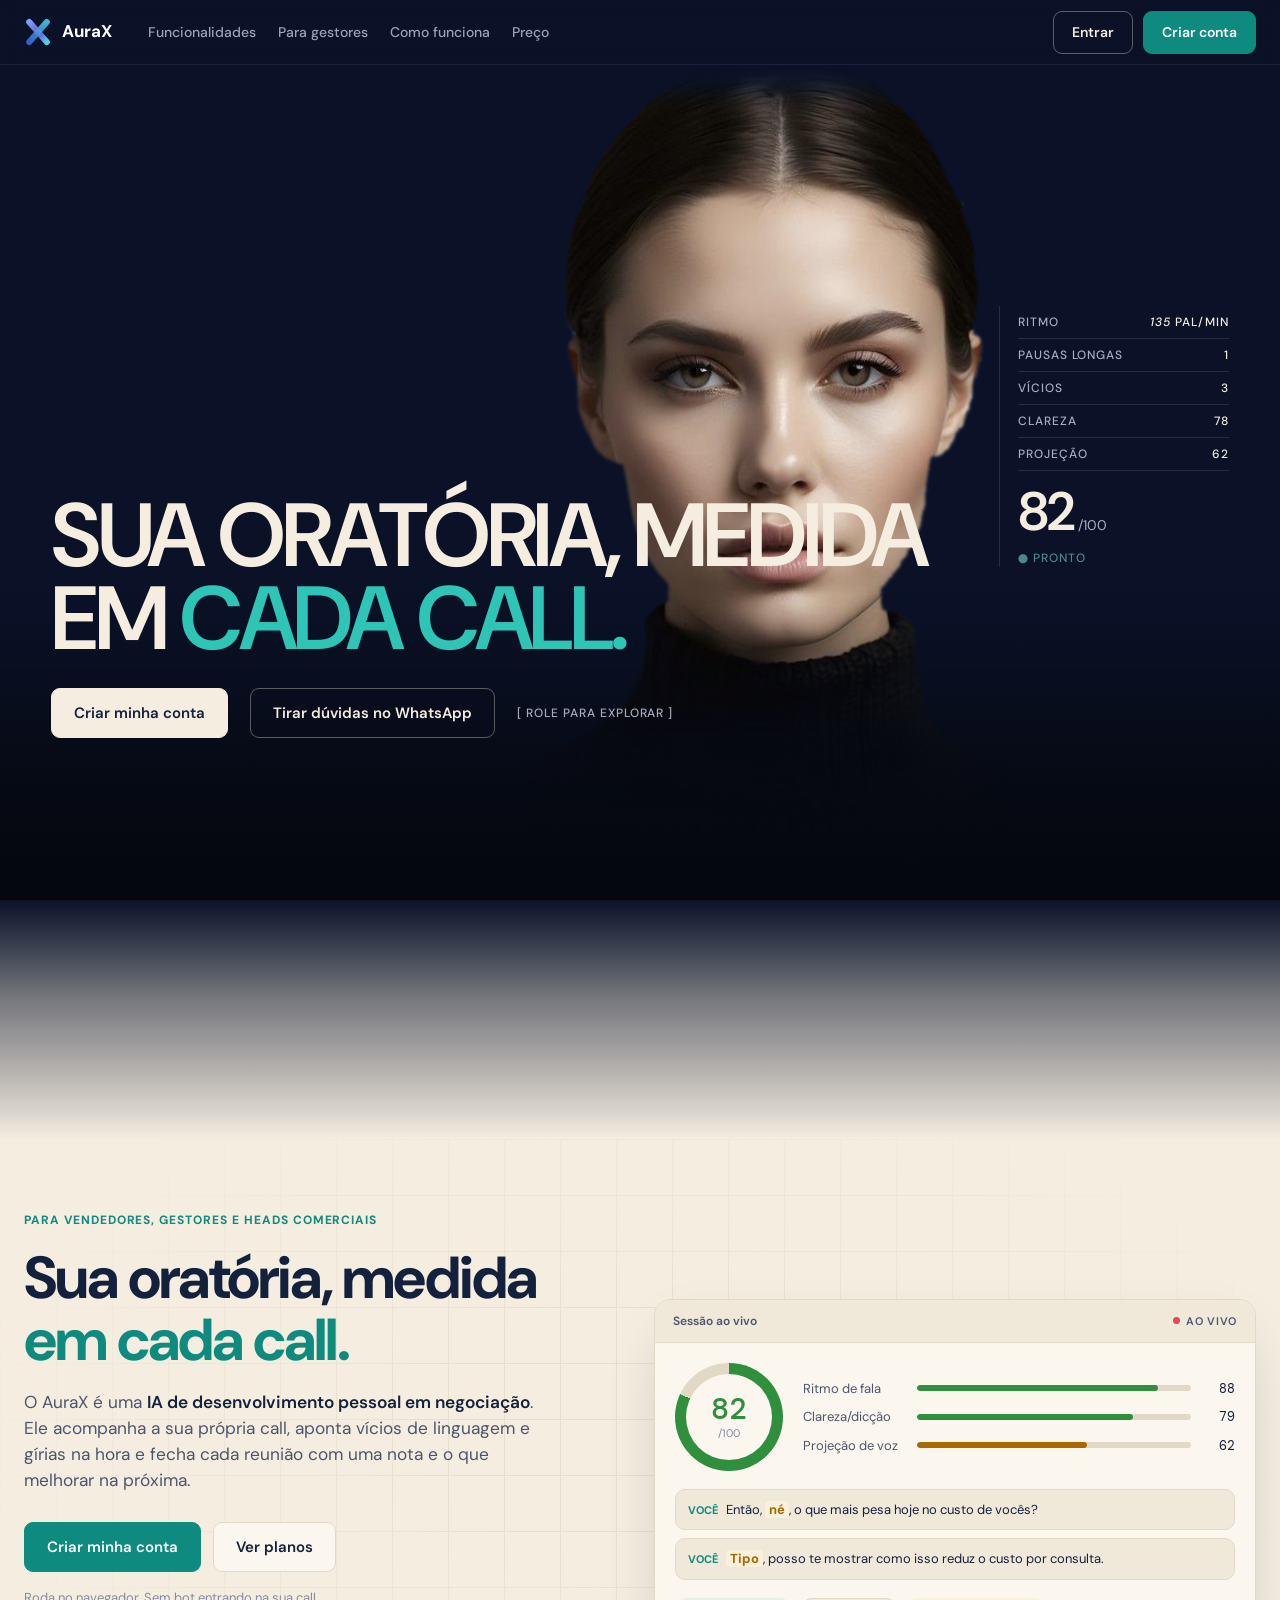
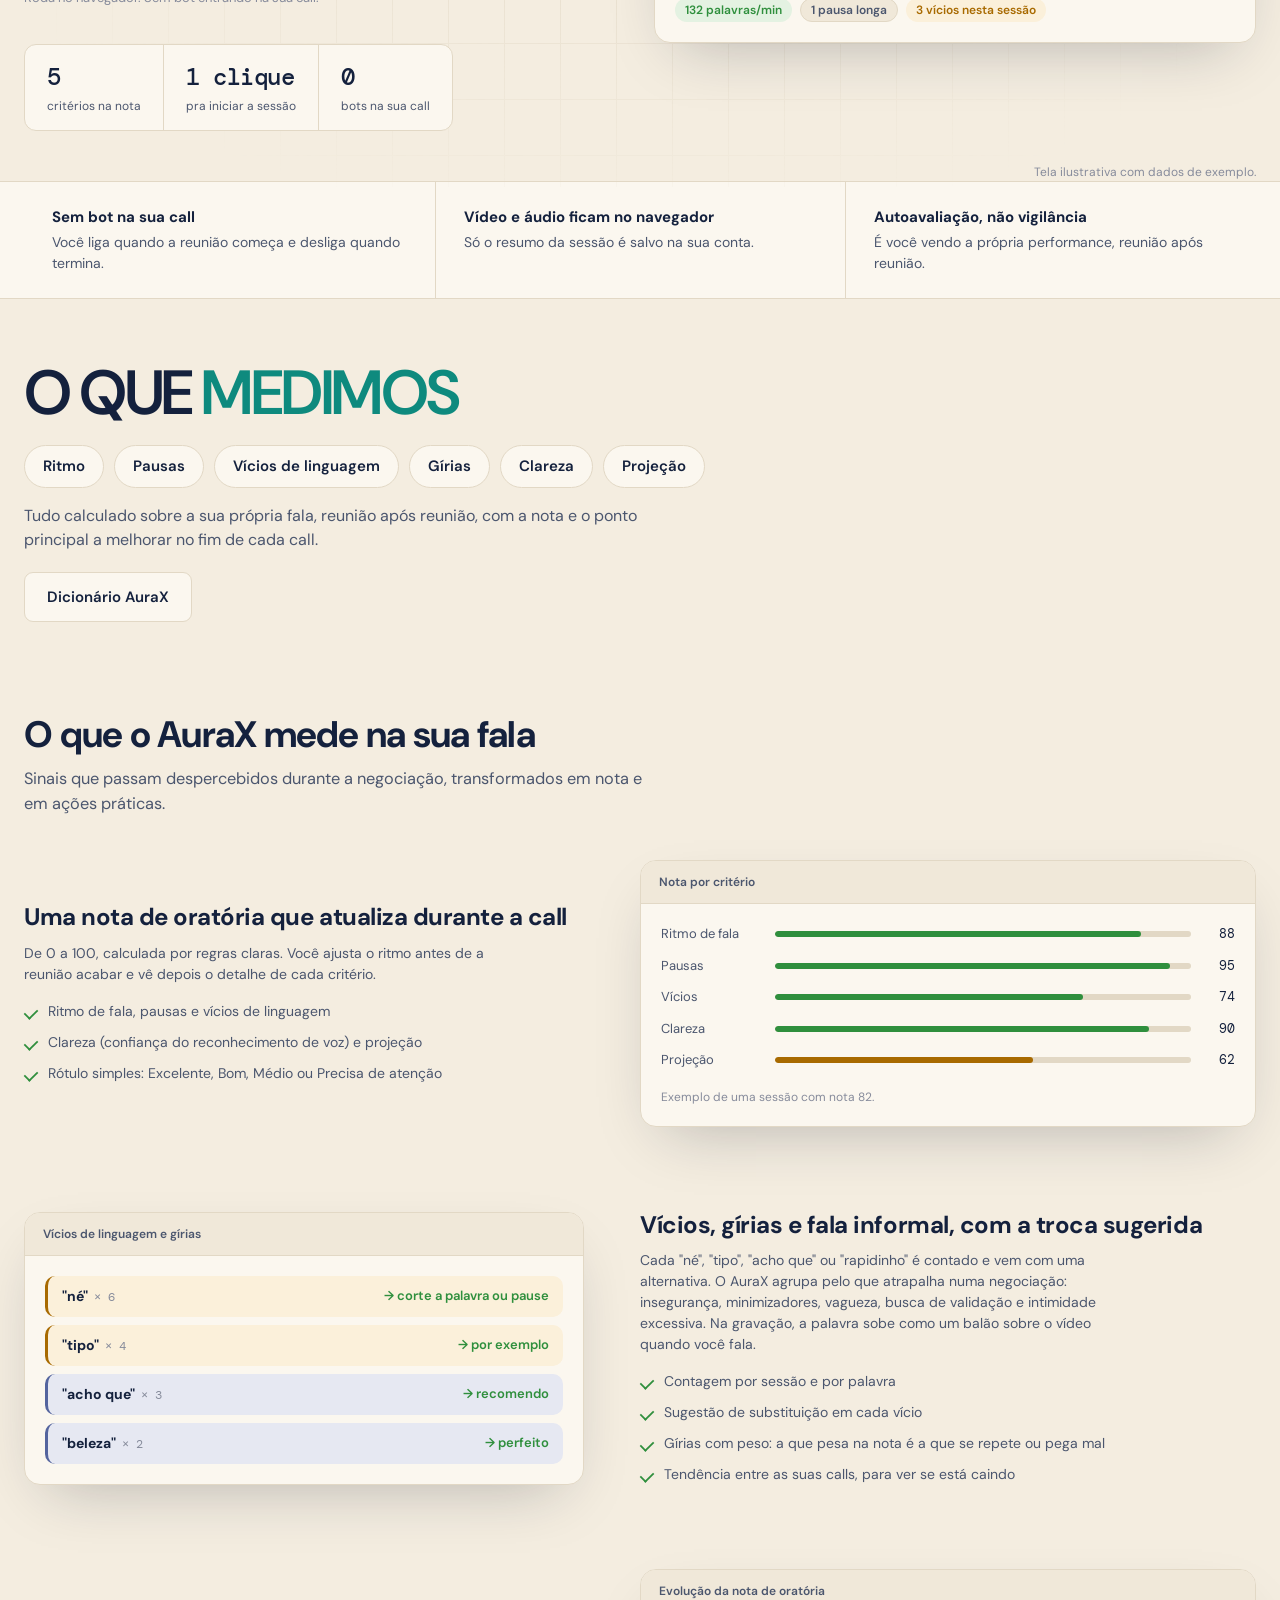
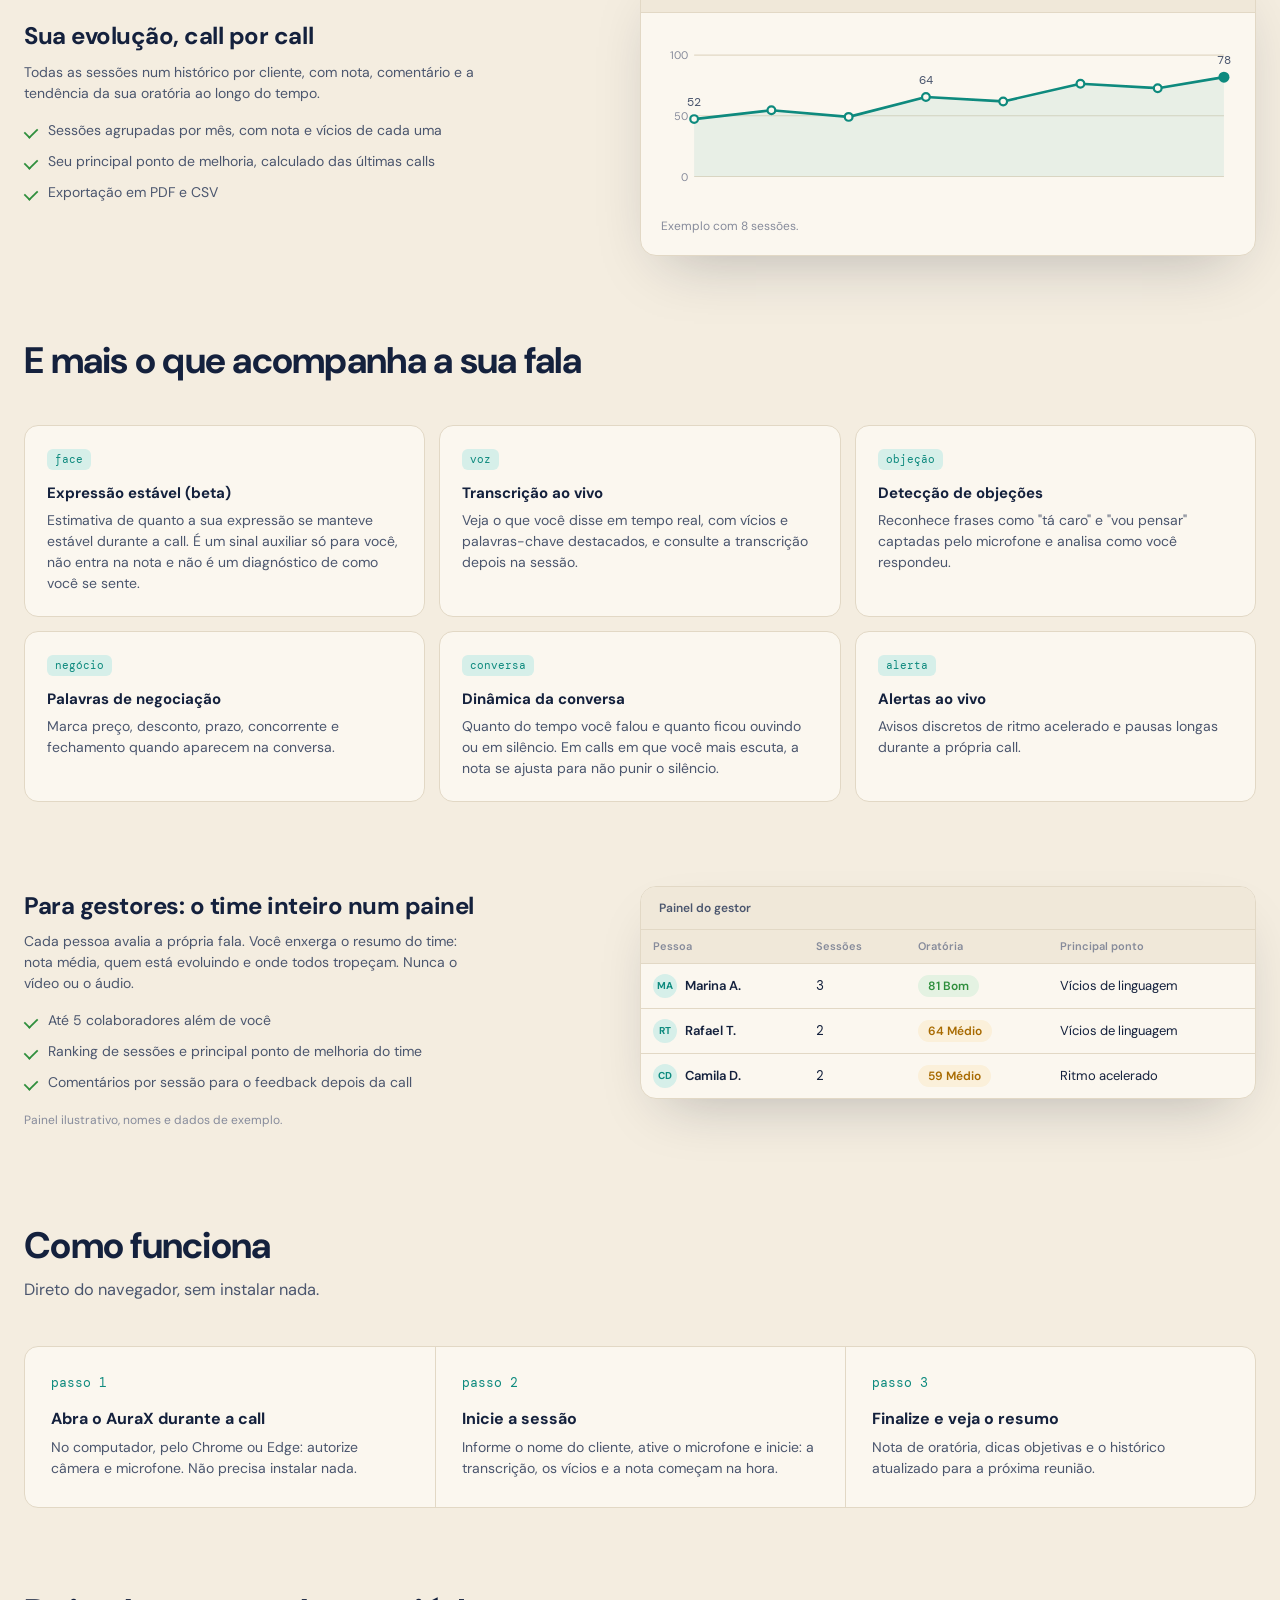
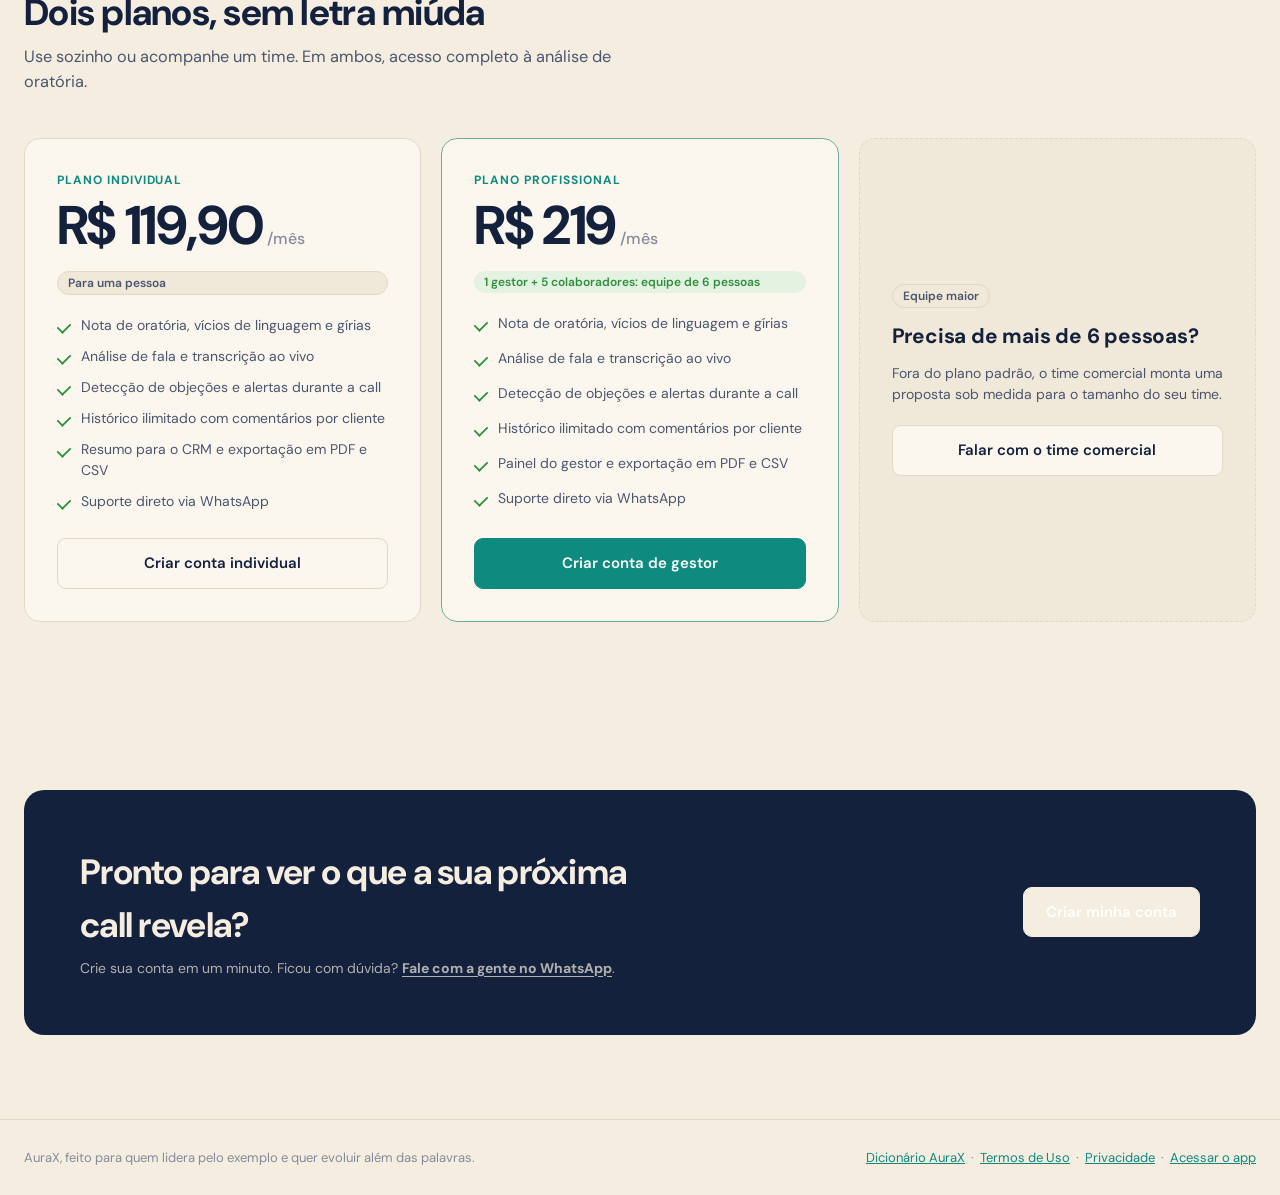
==== commit 295a6c0a: "Landing: primary CTAs go to signup (WhatsApp becomes the secondary 'dúvidas' link), share preview (t" ====
--- a/index.html
+++ b/index.html
@@ -3,7 +3,24 @@
 <head>
 <meta charset="UTF-8" />
 <meta name="viewport" content="width=device-width, initial-scale=1.0" />
-<title>AuraX — Inteligência comportamental para líderes comerciais</title>
+<title>AuraX — Sua oratória, medida em cada call</title>
+<meta name="description" content="O AuraX analisa a sua própria fala nas calls de venda: vícios de linguagem, gírias, ritmo e pausas. No fim de cada reunião, uma nota de 0 a 100 e o que melhorar na próxima." />
+<link rel="canonical" href="https://auraxoficial.com.br/" />
+<meta name="theme-color" content="#0b1228" />
+<meta property="og:type" content="website" />
+<meta property="og:locale" content="pt_BR" />
+<meta property="og:site_name" content="AuraX" />
+<meta property="og:url" content="https://auraxoficial.com.br/" />
+<meta property="og:title" content="AuraX — Sua oratória, medida em cada call" />
+<meta property="og:description" content="Vícios de linguagem, gírias, ritmo e pausas da sua própria fala, com uma nota de 0 a 100 e o que melhorar na próxima reunião. Sem bot na sua call." />
+<meta property="og:image" content="https://auraxoficial.com.br/assets/og-image.png" />
+<meta property="og:image:width" content="1200" />
+<meta property="og:image:height" content="630" />
+<meta property="og:image:alt" content="AuraX: sua oratória, medida em cada call" />
+<meta name="twitter:card" content="summary_large_image" />
+<meta name="twitter:title" content="AuraX — Sua oratória, medida em cada call" />
+<meta name="twitter:description" content="Vícios de linguagem, gírias, ritmo e pausas da sua própria fala, com uma nota de 0 a 100 e o que melhorar na próxima reunião." />
+<meta name="twitter:image" content="https://auraxoficial.com.br/assets/og-image.png" />
 <link rel="icon" href="assets/favicon.svg" type="image/svg+xml" />
 <link rel="icon" href="assets/favicon-32.png" type="image/png" sizes="32x32" />
 <link rel="shortcut icon" href="favicon.ico" />
@@ -154,6 +171,7 @@
   .lp-final-box { background: var(--ink); color: var(--bg); border-radius: 20px; padding: 56px; display: flex; align-items: center; justify-content: space-between; gap: 28px; flex-wrap: wrap; }
   .lp-final-box h2 { margin: 0 0 6px; font-size: clamp(1.6rem, 3vw, 2.2rem); letter-spacing: -0.02em; max-width: 560px; }
   .lp-final-box p { margin: 0; opacity: 0.7; }
+  .lp-final-box p a { color: inherit; font-weight: 700; text-decoration: underline; text-underline-offset: 3px; }
   .lp-final-box .lp-btn { background: var(--bg); color: var(--ink); border-color: var(--bg); }
   footer.lp-foot { border-top: 1px solid var(--line); padding-block: 28px; color: var(--ink-faint); font-size: 13px; }
   footer.lp-foot .lp-wrap { display: flex; justify-content: space-between; gap: 16px; flex-wrap: wrap; }
@@ -263,7 +281,7 @@
     </div>
     <div class="lp-nav-actions">
       <a class="lp-btn ghost" href="login.html">Entrar</a>
-      <a class="lp-btn" id="navCta" href="#" target="_blank" rel="noopener">Falar com o comercial</a>
+      <a class="lp-btn" id="navCta" href="login.html?cadastro=novo">Criar conta</a>
     </div>
   </div>
 </nav>
@@ -283,8 +301,8 @@
     </div>
     <h1 class="cine-title rise" style="animation-delay:.35s">Sua oratória, medida em <em>cada call.</em></h1>
     <div class="cine-foot rise" style="animation-delay:.55s">
-      <a class="lp-btn big" id="cineCta" href="#" target="_blank" rel="noopener">Falar com o time comercial</a>
-      <a class="lp-btn big ghost" href="#funcionalidades">Ver funcionalidades</a>
+      <a class="lp-btn big" id="cineCta" href="login.html?cadastro=novo">Criar minha conta</a>
+      <a class="lp-btn big ghost" id="cineWa" href="#" target="_blank" rel="noopener">Tirar dúvidas no WhatsApp</a>
       <span class="cine-mono">[ Role para explorar ]</span>
     </div>
   </div>
@@ -295,12 +313,12 @@
 <div class="lp-band">
 <header class="lp-wrap lp-hero">
   <div>
-    <p class="lp-eyebrow">Para heads comerciais, gestores e líderes de equipe</p>
+    <p class="lp-eyebrow">Para vendedores, gestores e heads comerciais</p>
     <h2>Sua oratória, medida <span>em cada call.</span></h2>
     <p class="lp-sub">O AuraX é uma <strong>IA de desenvolvimento pessoal em negociação</strong>. Ele acompanha a sua própria call, aponta vícios de linguagem e gírias na hora e fecha cada reunião com uma nota e o que melhorar na próxima.</p>
     <div class="lp-cta-row">
-      <a class="lp-btn big" id="heroCta" href="#" target="_blank" rel="noopener">Falar com o time comercial</a>
-      <a class="lp-btn ghost big" href="#funcionalidades">Ver funcionalidades</a>
+      <a class="lp-btn big" id="heroCta" href="login.html?cadastro=novo">Criar minha conta</a>
+      <a class="lp-btn ghost big" href="#preco">Ver planos</a>
     </div>
     <p class="lp-hero-note">Roda no navegador. Sem bot entrando na sua call.</p>
     <div class="lp-stats" aria-label="Em números">
@@ -442,11 +460,11 @@
   <div class="lp-wrap">
     <div class="lp-head"><h2>E mais o que acompanha a sua fala</h2></div>
     <div class="lp-grid">
-      <div class="lp-card"><span class="tag">face</span><h4>Leitura facial em tempo real</h4><p>Estimativa de quanto a sua expressão se manteve estável durante a call. É um sinal auxiliar só para você, não um diagnóstico de como você se sente.</p></div>
+      <div class="lp-card"><span class="tag">face</span><h4>Expressão estável (beta)</h4><p>Estimativa de quanto a sua expressão se manteve estável durante a call. É um sinal auxiliar só para você, não entra na nota e não é um diagnóstico de como você se sente.</p></div>
       <div class="lp-card"><span class="tag">voz</span><h4>Transcrição ao vivo</h4><p>Veja o que você disse em tempo real, com vícios e palavras-chave destacados, e consulte a transcrição depois na sessão.</p></div>
       <div class="lp-card"><span class="tag">objeção</span><h4>Detecção de objeções</h4><p>Reconhece frases como "tá caro" e "vou pensar" captadas pelo microfone e analisa como você respondeu.</p></div>
       <div class="lp-card"><span class="tag">negócio</span><h4>Palavras de negociação</h4><p>Marca preço, desconto, prazo, concorrente e fechamento quando aparecem na conversa.</p></div>
-      <div class="lp-card"><span class="tag">conversa</span><h4>Dinâmica da conversa</h4><p>Quanto você falou e quanto ouviu, trocas de turno e silêncio.</p></div>
+      <div class="lp-card"><span class="tag">conversa</span><h4>Dinâmica da conversa</h4><p>Quanto do tempo você falou e quanto ficou ouvindo ou em silêncio. Em calls em que você mais escuta, a nota se ajusta para não punir o silêncio.</p></div>
       <div class="lp-card"><span class="tag">alerta</span><h4>Alertas ao vivo</h4><p>Avisos discretos de ritmo acelerado e pausas longas durante a própria call.</p></div>
     </div>
   </div>
@@ -486,8 +504,8 @@
   <div class="lp-wrap">
     <div class="lp-head"><h2>Como funciona</h2><p>Direto do navegador, sem instalar nada.</p></div>
     <div class="lp-steps">
-      <div class="lp-step"><div class="k">passo 1</div><h4>Abra o AuraX durante a call</h4><p>Autorize câmera e microfone. É só abrir no navegador, sem instalar nada.</p></div>
-      <div class="lp-step"><div class="k">passo 2</div><h4>Inicie a sessão</h4><p>Um clique começa a registrar expressão, transcrição e vícios de linguagem.</p></div>
+      <div class="lp-step"><div class="k">passo 1</div><h4>Abra o AuraX durante a call</h4><p>No computador, pelo Chrome ou Edge: autorize câmera e microfone. Não precisa instalar nada.</p></div>
+      <div class="lp-step"><div class="k">passo 2</div><h4>Inicie a sessão</h4><p>Informe o nome do cliente, ative o microfone e inicie: a transcrição, os vícios e a nota começam na hora.</p></div>
       <div class="lp-step"><div class="k">passo 3</div><h4>Finalize e veja o resumo</h4><p>Nota de oratória, dicas objetivas e o histórico atualizado para a próxima reunião.</p></div>
     </div>
   </div>
@@ -540,9 +558,9 @@
     <div class="lp-final-box">
       <div>
         <h2>Pronto para ver o que a sua próxima call revela?</h2>
-        <p>Fale com o nosso time comercial pelo WhatsApp.</p>
-      </div>
-      <a class="lp-btn big" id="finalCta" href="#" target="_blank" rel="noopener">Falar no WhatsApp</a>
+        <p>Crie sua conta em um minuto. Ficou com dúvida? <a id="finalWa" href="#" target="_blank" rel="noopener">Fale com a gente no WhatsApp</a>.</p>
+      </div>
+      <a class="lp-btn big" id="finalCta" href="login.html?cadastro=novo">Criar minha conta</a>
     </div>
   </div>
 </section>
@@ -556,11 +574,15 @@
 <script>
   const WHATSAPP_NUMBER = "5551984026354";
   const waUrl = (msg) => `https://wa.me/${WHATSAPP_NUMBER}?text=${encodeURIComponent(msg)}`;
-  const whatsappUrl = waUrl("Olá! Quero falar com o time comercial sobre o AuraX.");
+  const whatsappUrl = waUrl("Olá! Tenho uma dúvida sobre o AuraX.");
 
   document.getElementById("dictCta").addEventListener("click", () => posthog.capture("dictionary_click"));
 
+  // Botões principais levam ao cadastro; o WhatsApp fica como canal de dúvidas.
   ["navCta", "cineCta", "heroCta", "finalCta"].forEach((id) => {
+    document.getElementById(id).addEventListener("click", () => posthog.capture("signup_cta_click", { cta_id: id }));
+  });
+  ["cineWa", "finalWa"].forEach((id) => {
     const el = document.getElementById(id);
     el.href = whatsappUrl;
     el.addEventListener("click", () => posthog.capture("whatsapp_cta_click", { cta_id: id }));
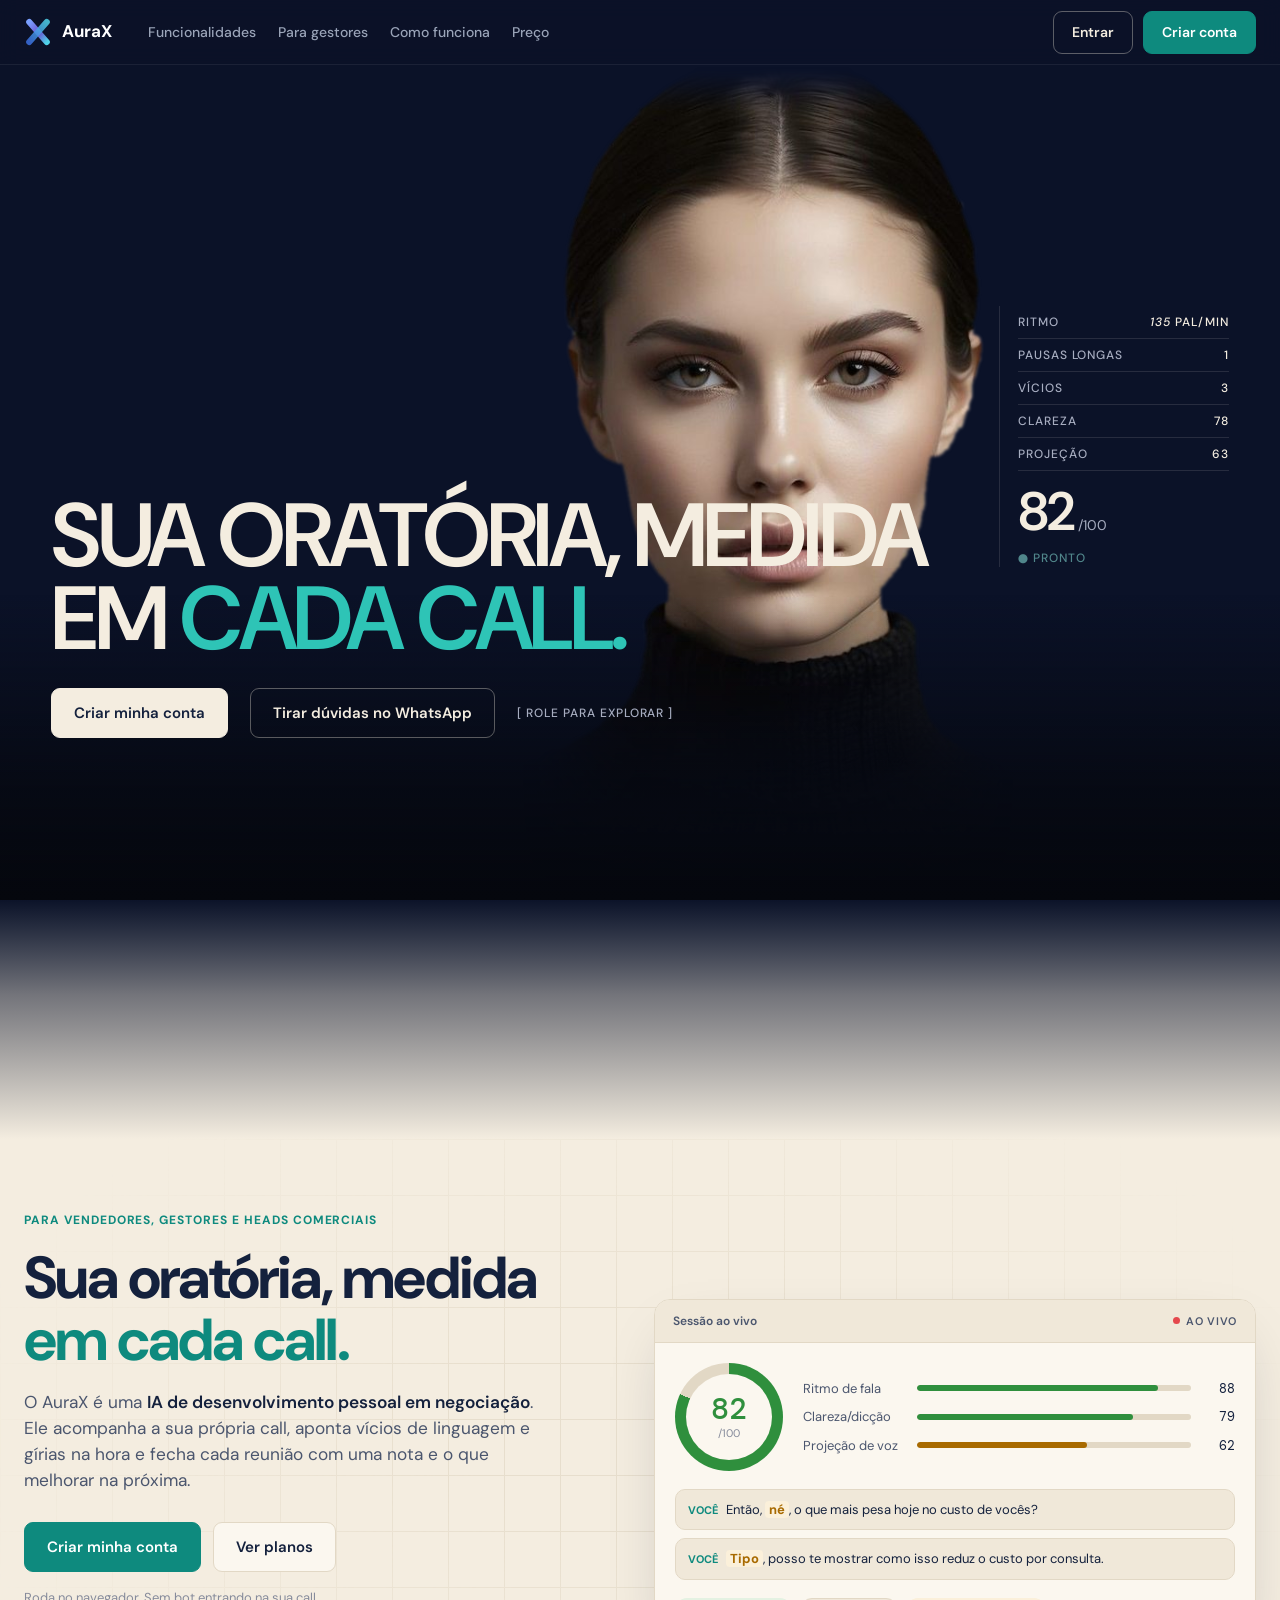
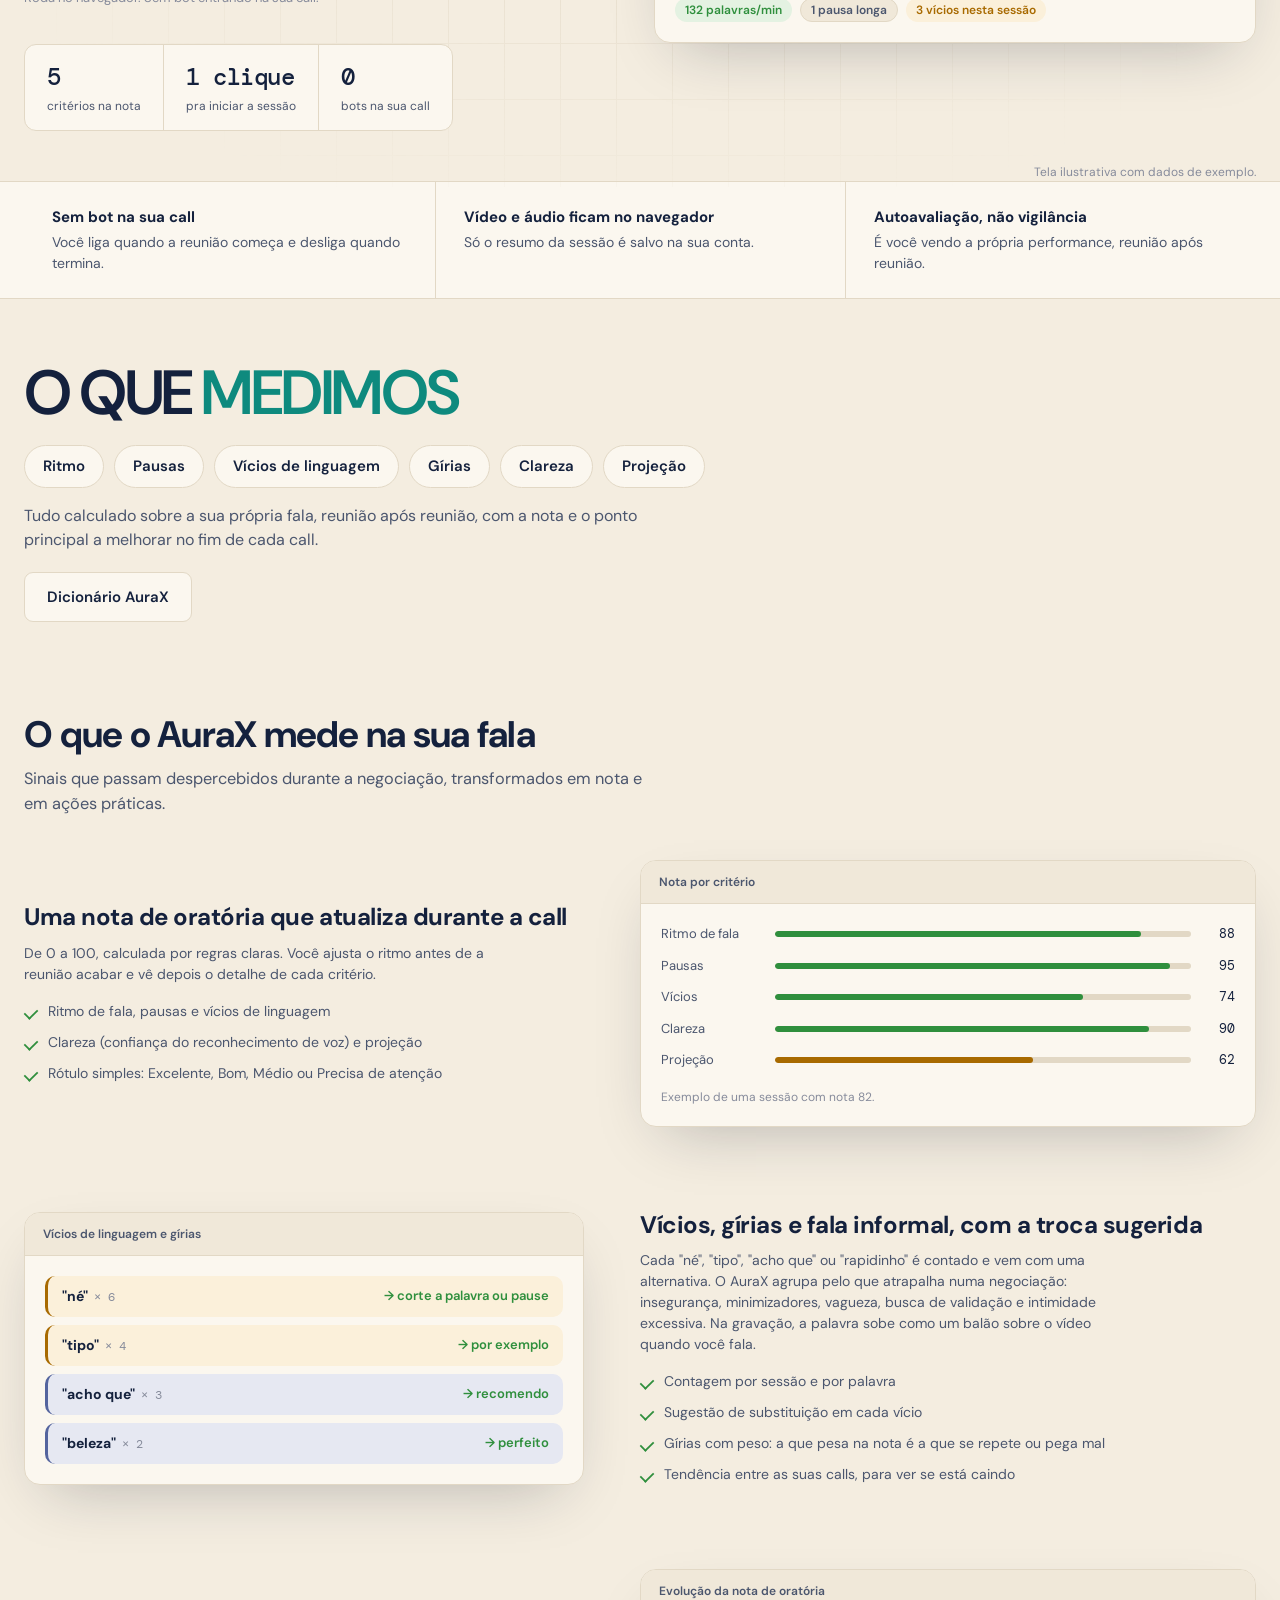
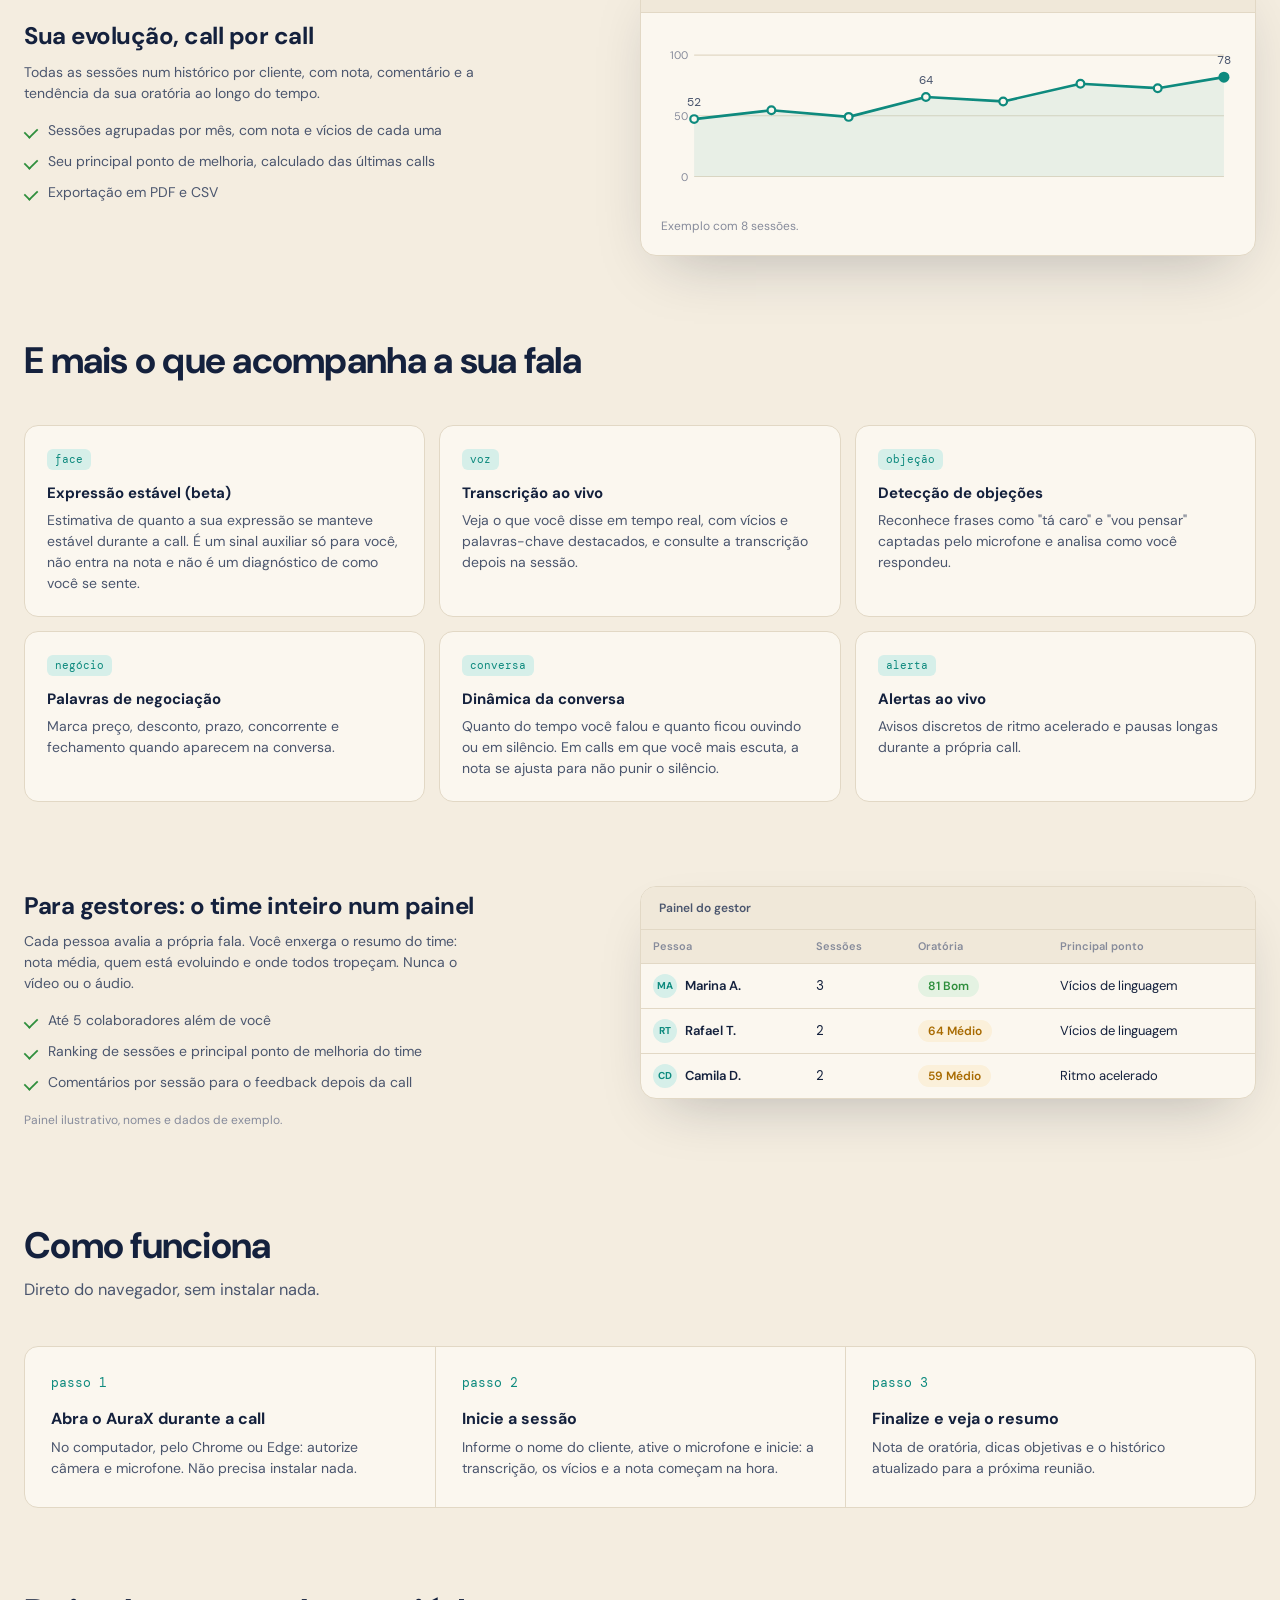
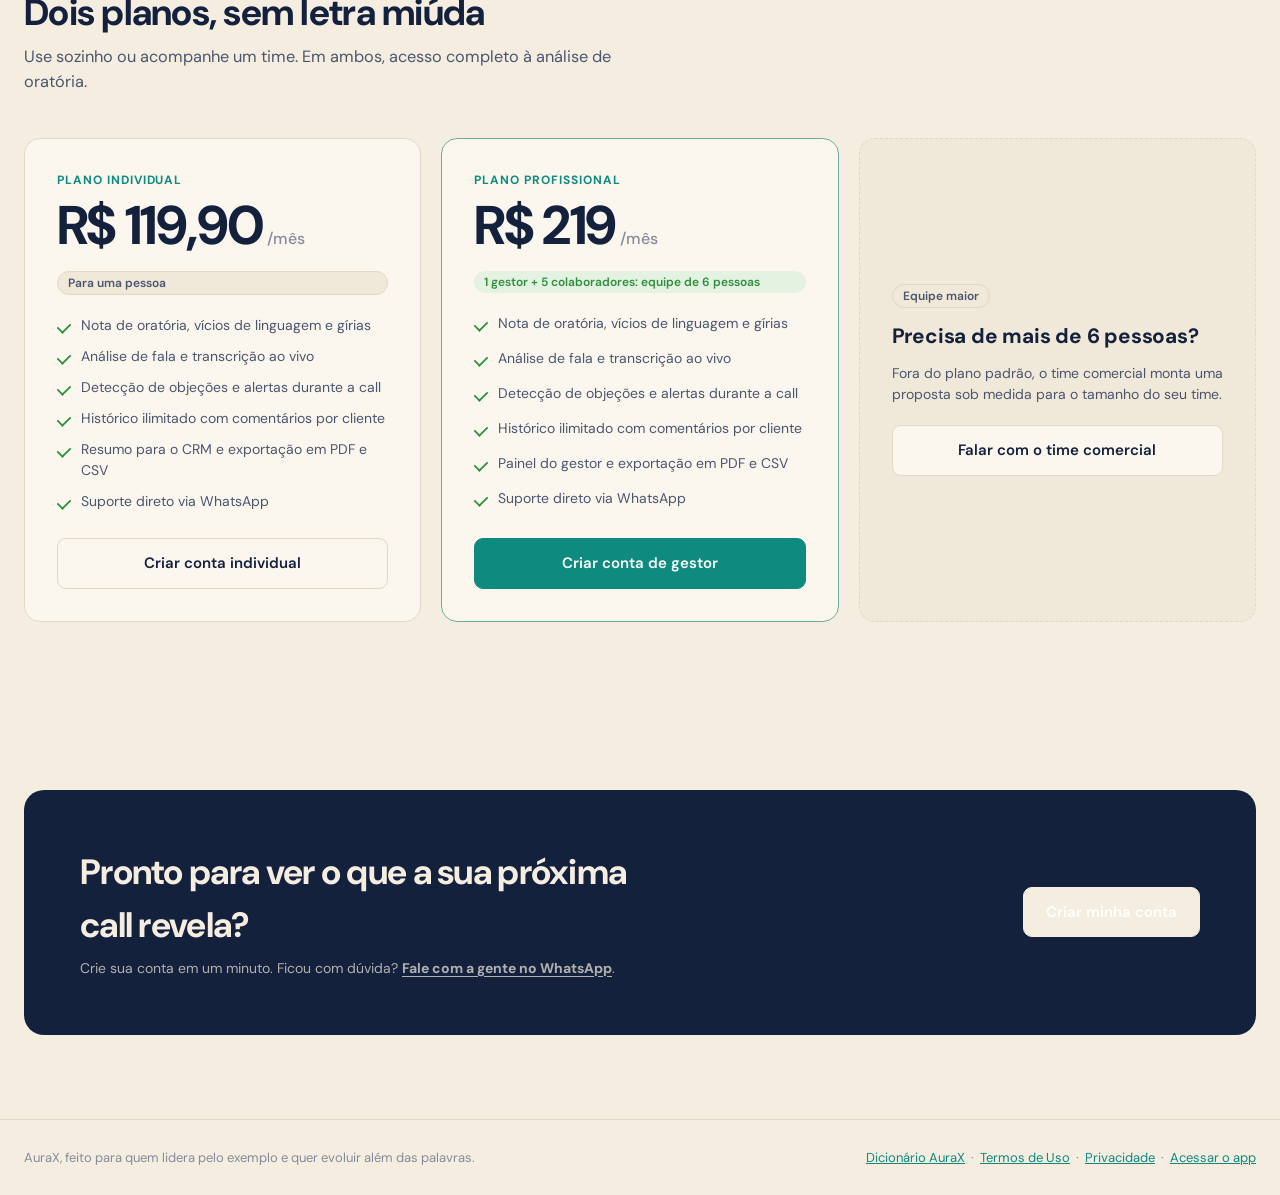
==== commit b221fbf6: "PostHog: new project key, autocapture and session recording off, payment page now tracked (checkout_" ====
--- a/index.html
+++ b/index.html
@@ -263,9 +263,11 @@
 </style>
 <script>
   !function(t,e){var o,n,p,r;e.__SV||(window.posthog=e,e._i=[],e.init=function(i,s,a){function g(t,e){var o=e.split(".");2==o.length&&(t=t[o[0]],e=o[1]),t[e]=function(){t.push([e].concat(Array.prototype.slice.call(arguments,0)))}}(p=t.createElement("script")).type="text/javascript",p.crossOrigin="anonymous",p.async=!0,p.src=s.api_host.replace(".i.posthog.com","-assets.i.posthog.com")+"/static/array.js",(r=t.getElementsByTagName("script")[0]).parentNode.insertBefore(p,r);var u=e;for(void 0!==a?u=e[a]=[]:a="posthog",u.people=u.people||[],u.toString=function(t){var o="posthog";return"posthog"!==a&&(o+="."+a),t||(o+=" (stub)"),o},u.people.toString=function(){return u.toString(1)+".people (stub)"},o="init capture register register_once register_for_session unregister unregister_for_session getFeatureFlag getFeatureFlagPayload isFeatureEnabled reloadFeatureFlags updateEarlyAccessFeatureEnrollment getEarlyAccessFeatures on onFeatureFlags onSurveysLoaded onSessionId getSurveys getActiveMatchingSurveys renderSurvey canRenderSurvey getNextSurveyStep identify setPersonProperties group resetGroups setPersonPropertiesForFlags resetPersonPropertiesForFlags setGroupPropertiesForFlags resetGroupPropertiesForFlags reset get_distinct_id getGroups get_session_id get_session_replay_url alias set_config startSessionRecording stopSessionRecording sessionRecordingStarted captureException loadToolbar get_property getSessionProperty createPersonProfile opt_in_capturing opt_out_capturing has_opted_in_capturing has_opted_out_capturing clear_opt_in_out_capturing debug".split(" "),n=0;n<o.length;n++)g(u,o[n]);e._i.push([i,s,a])},e.__SV=1)}(document,window.posthog||[]);
-  posthog.init('phc_vyVJ7sTb6kpXhAdzVbWcyBCf4epgvTv7UnnuiPqnFCpm', {
+  posthog.init('phc_rVKmjHxrx7KwuYXUq5KNt9yYpdkBJ5Rb2b8fH6pKH82g', {
     api_host: 'https://us.i.posthog.com',
     person_profiles: 'identified_only',
+    disable_session_recording: true,   // nunca grava a tela: tem transcrição, nome de cliente e câmera
+    autocapture: false,   // só os eventos que nomeamos (o texto de cliques pode ter nome de cliente)
   });
 </script>
 </head>
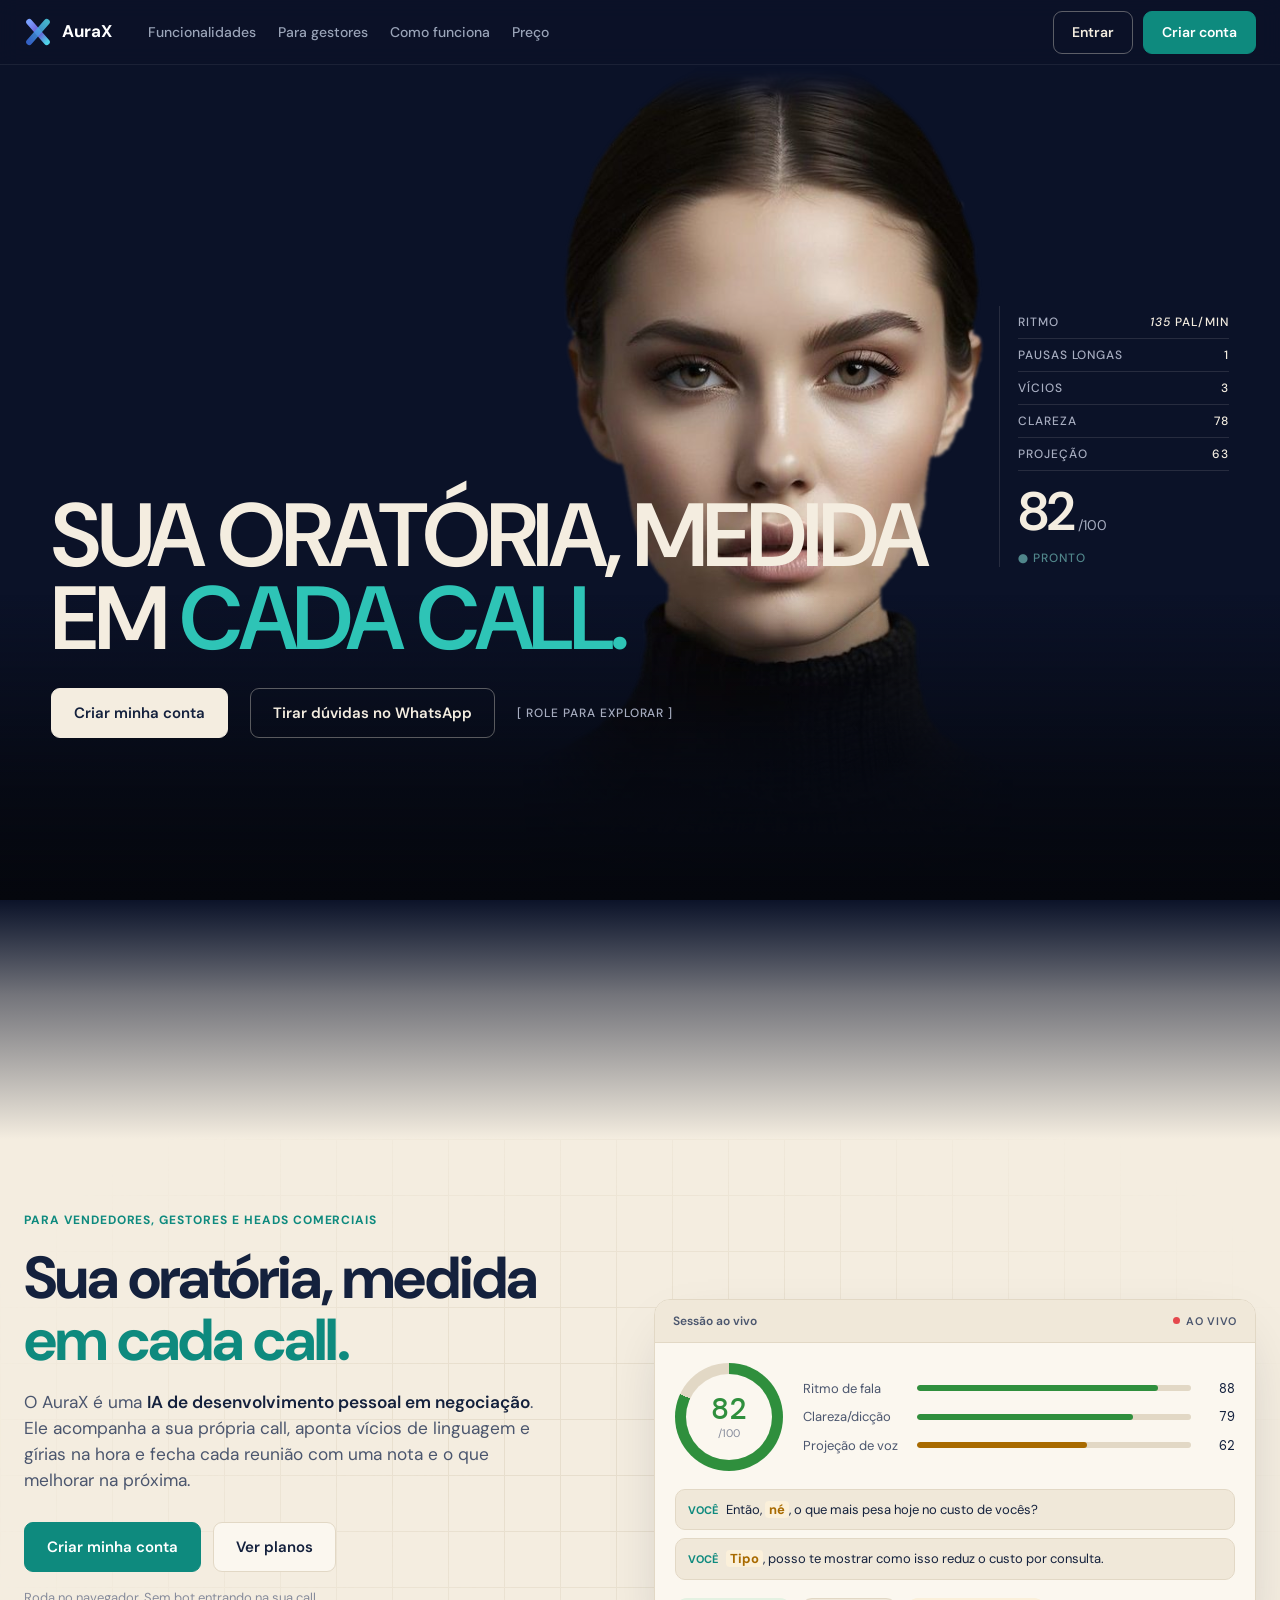
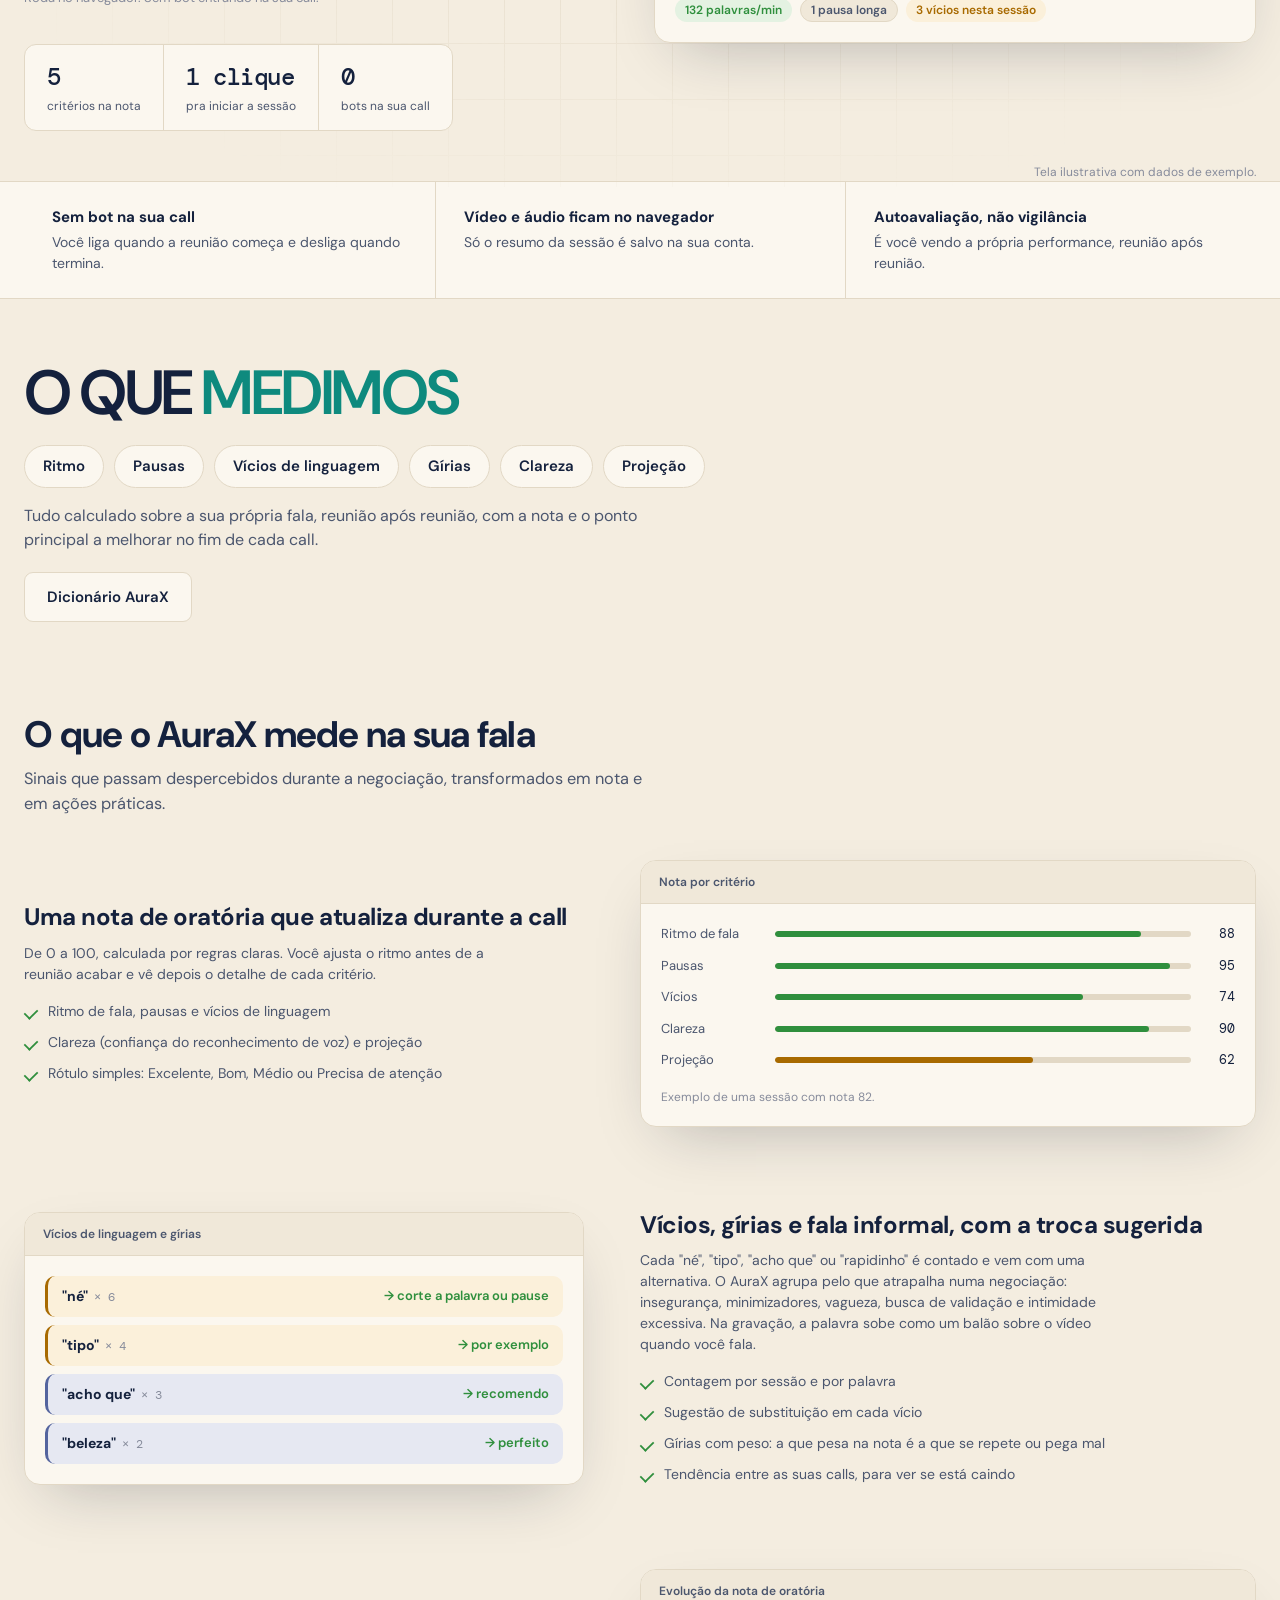
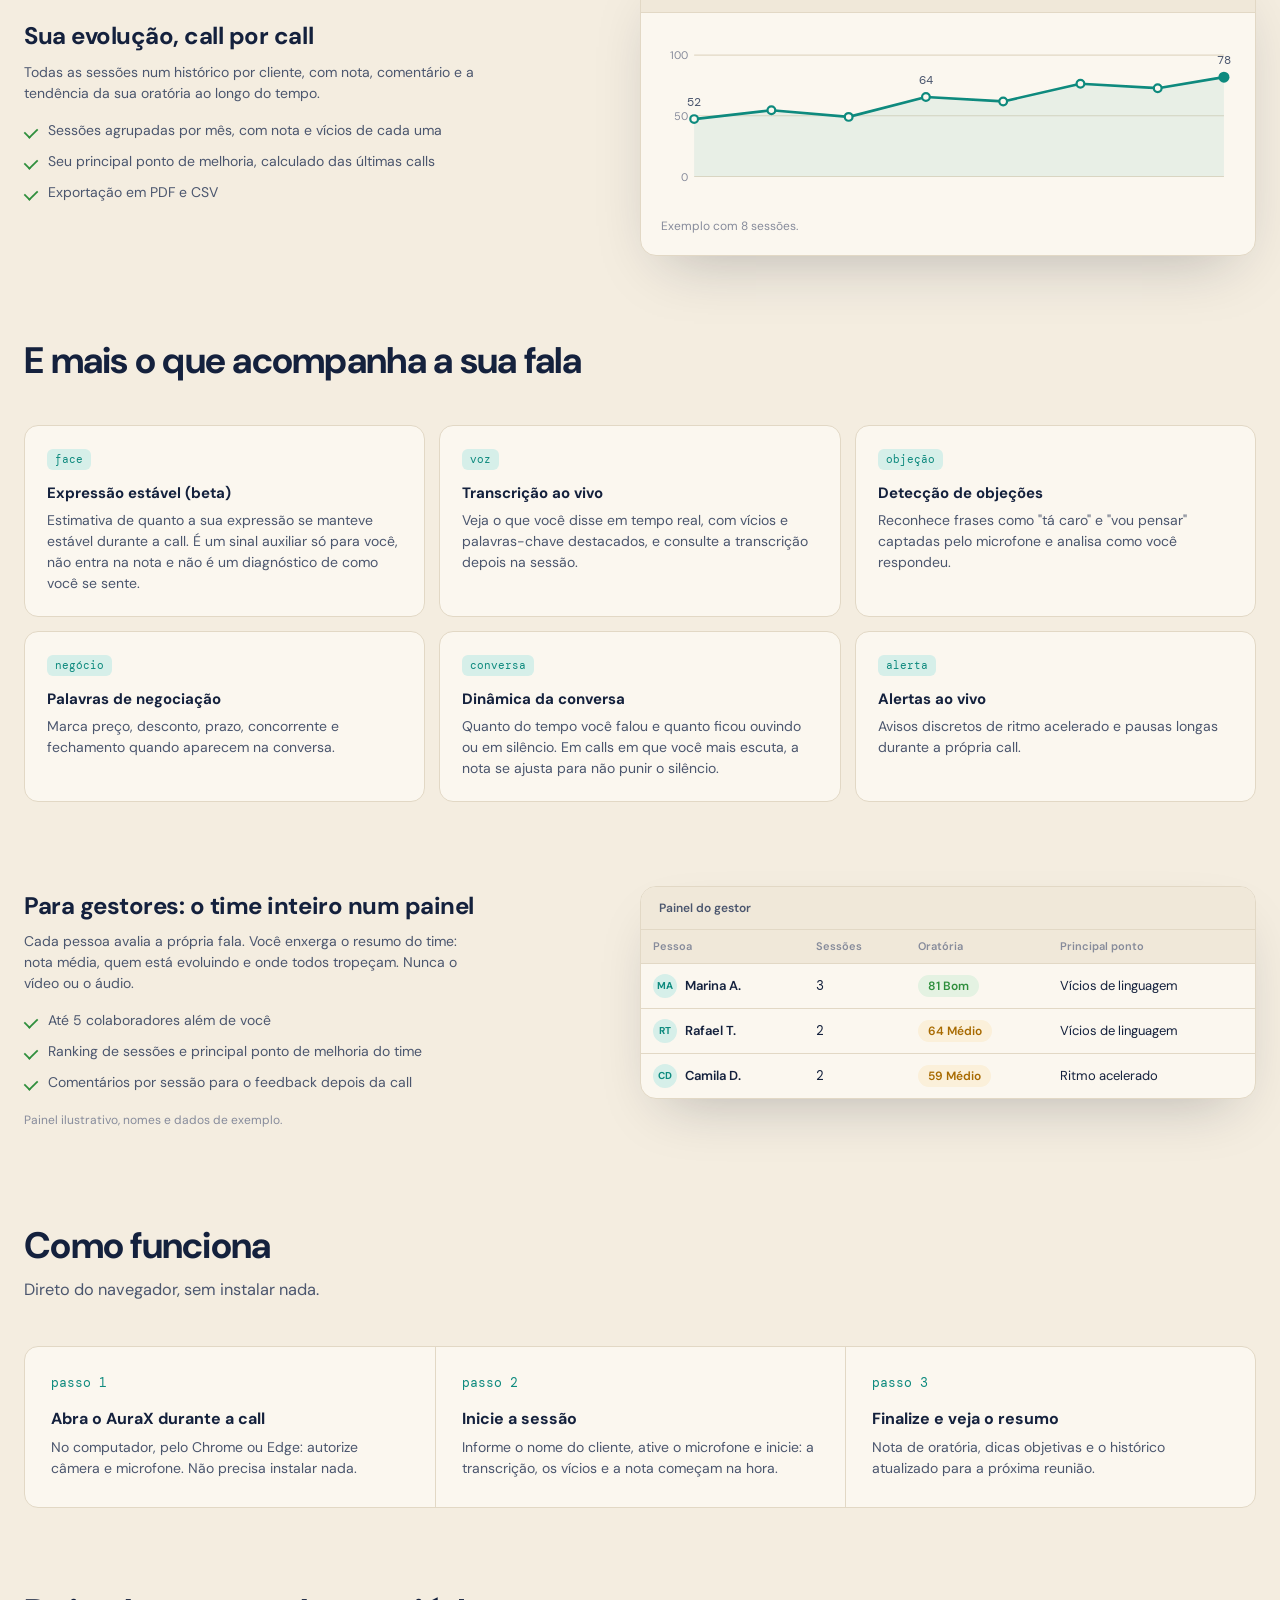
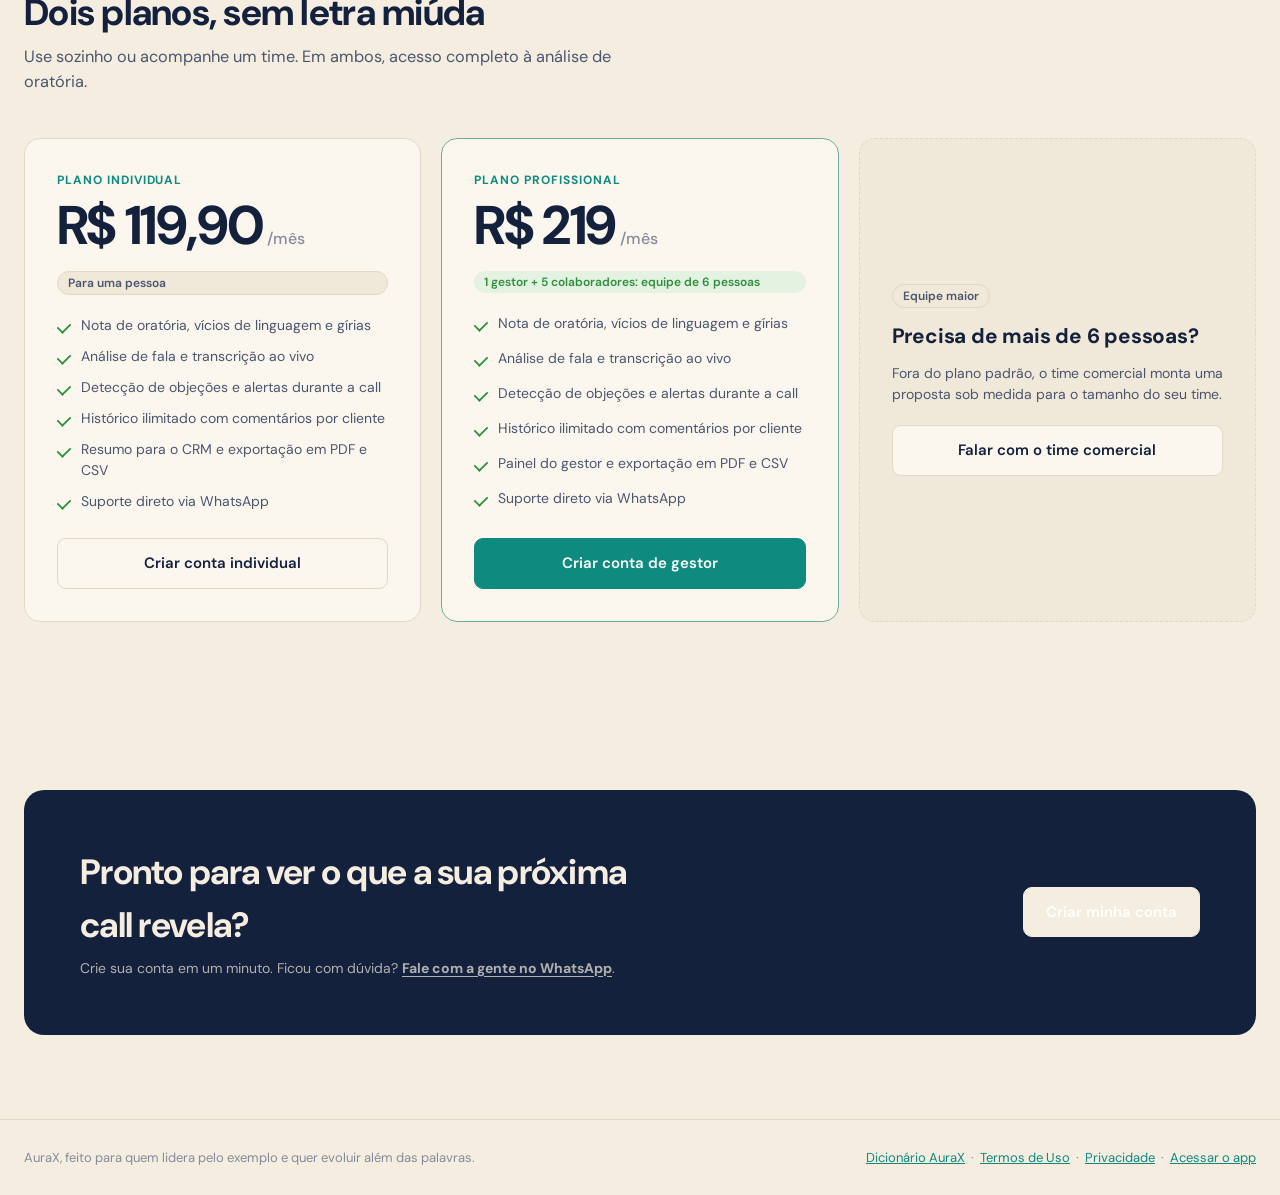
==== commit 81d93b1f: "Skeuomorphic visual for in-app pages (dark top bar, bottom dock, raised cards, seg controls), toggle" ====
--- a/index.html
+++ b/index.html
@@ -26,7 +26,7 @@
 <link rel="shortcut icon" href="favicon.ico" />
 <link rel="apple-touch-icon" href="assets/apple-touch-icon.png" />
 <link rel="stylesheet" href="shell.css?v=19d2fb14" />
-<script src="transition.js?v=4e230cf0"></script>
+<script src="transition.js?v=176df154"></script>
 <script>try{var t=localStorage.getItem("aurax_theme");if(t)document.documentElement.setAttribute("data-theme",t)}catch(e){}</script>
 <style>
   /* Landing: cinza frio, superfícies brancas, azul só onde há ação; o produto aparece como mockup real. */
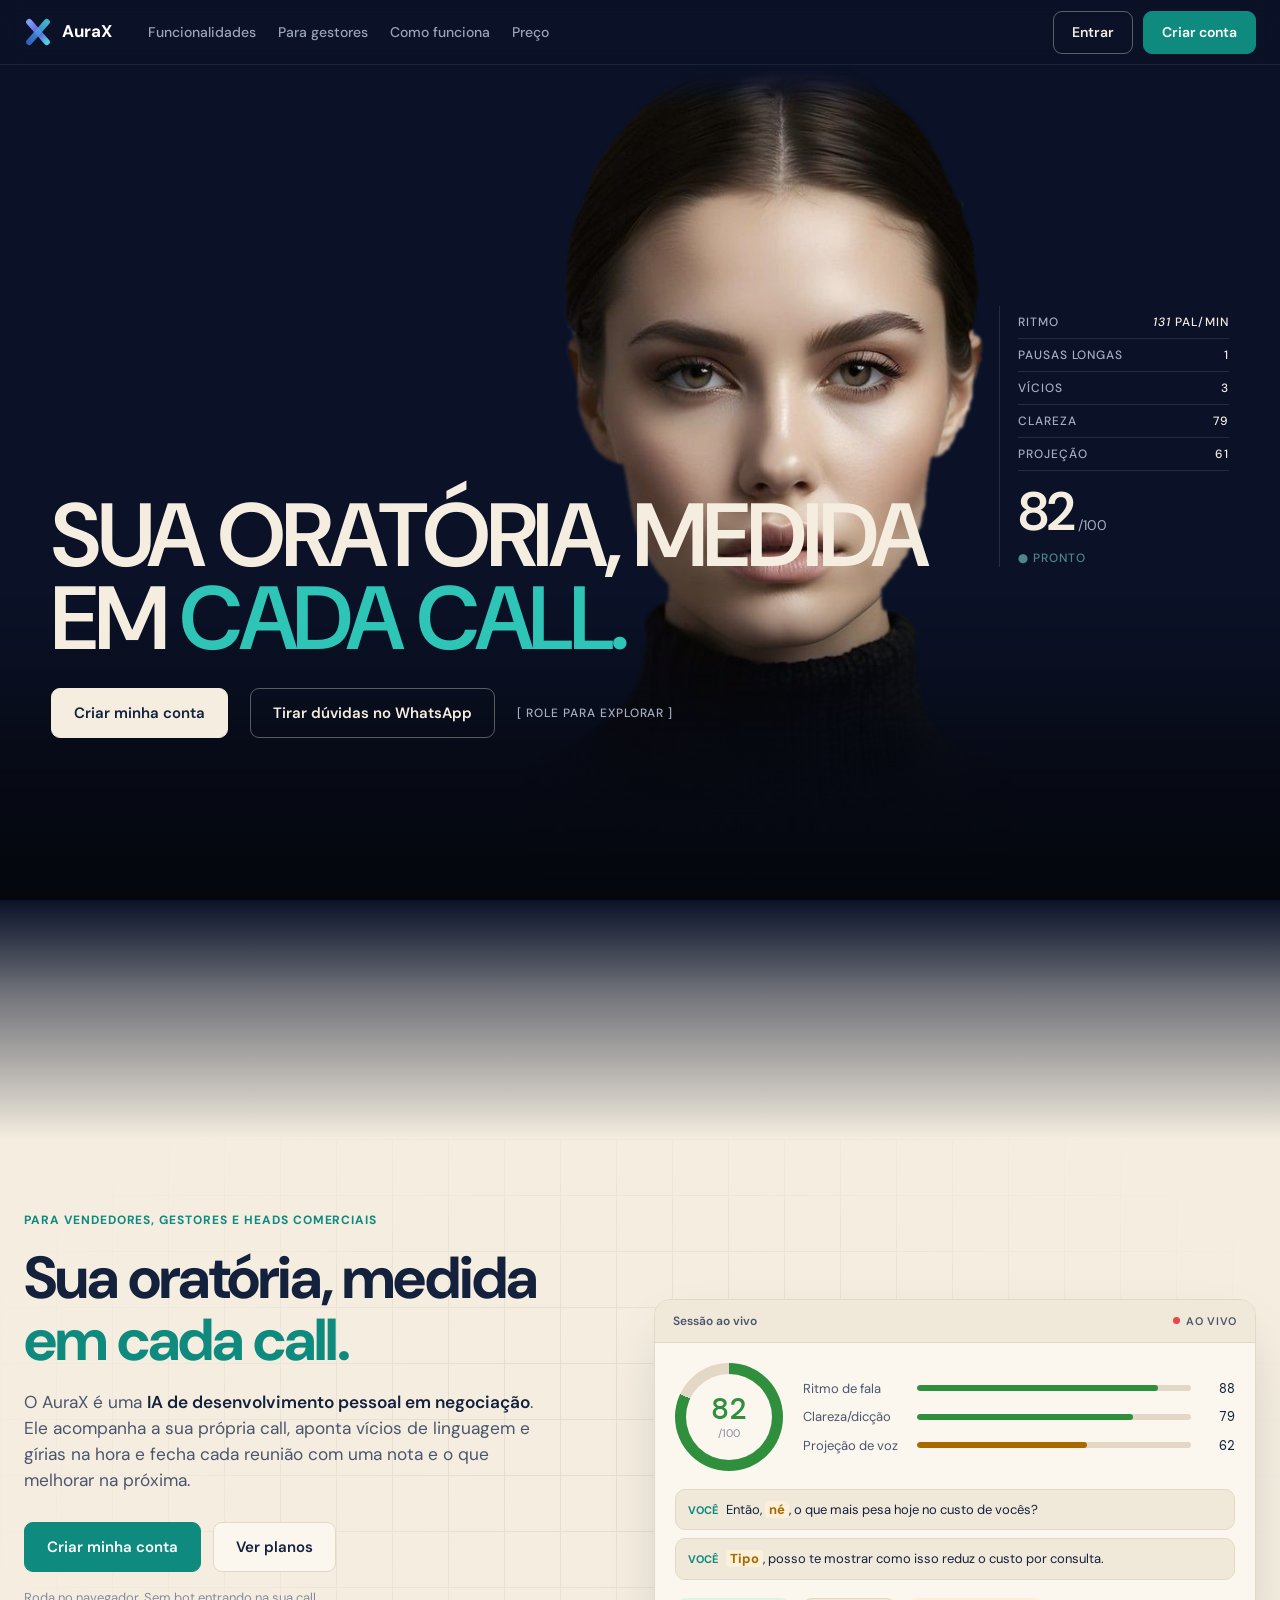
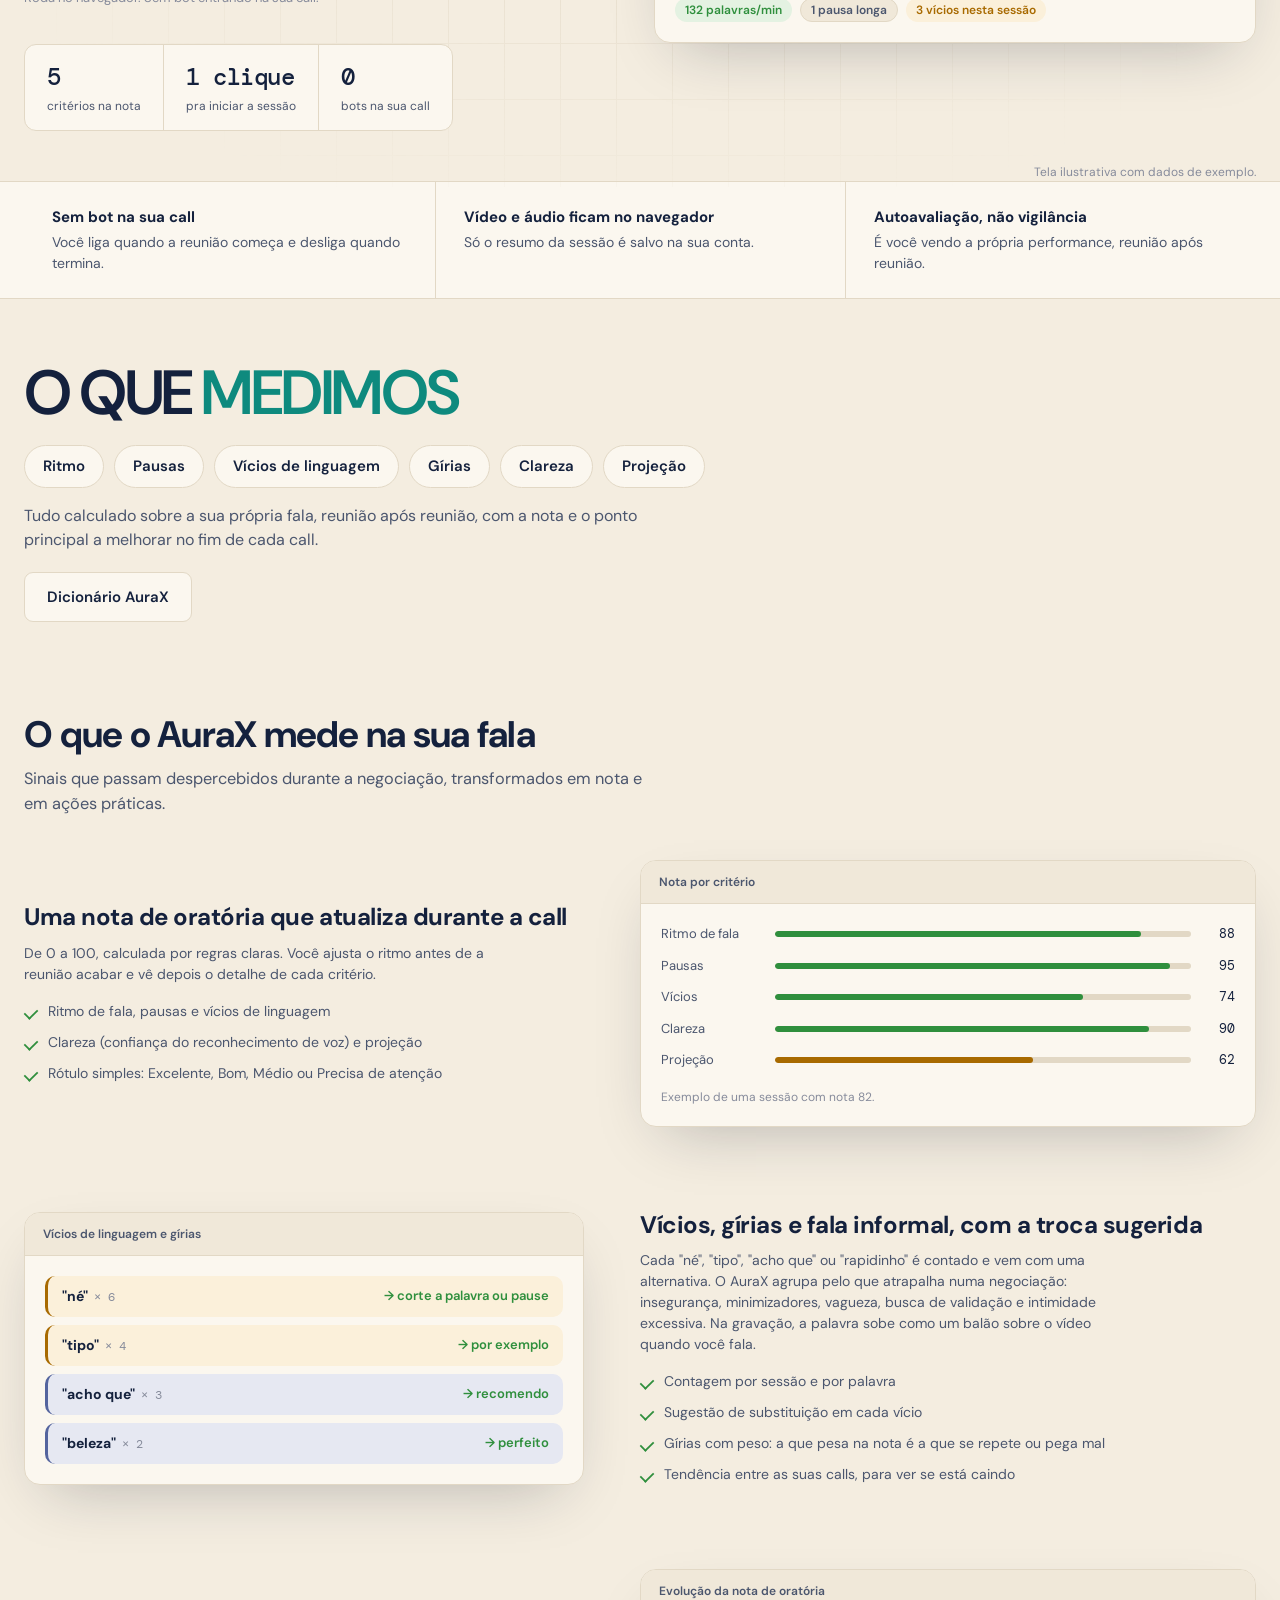
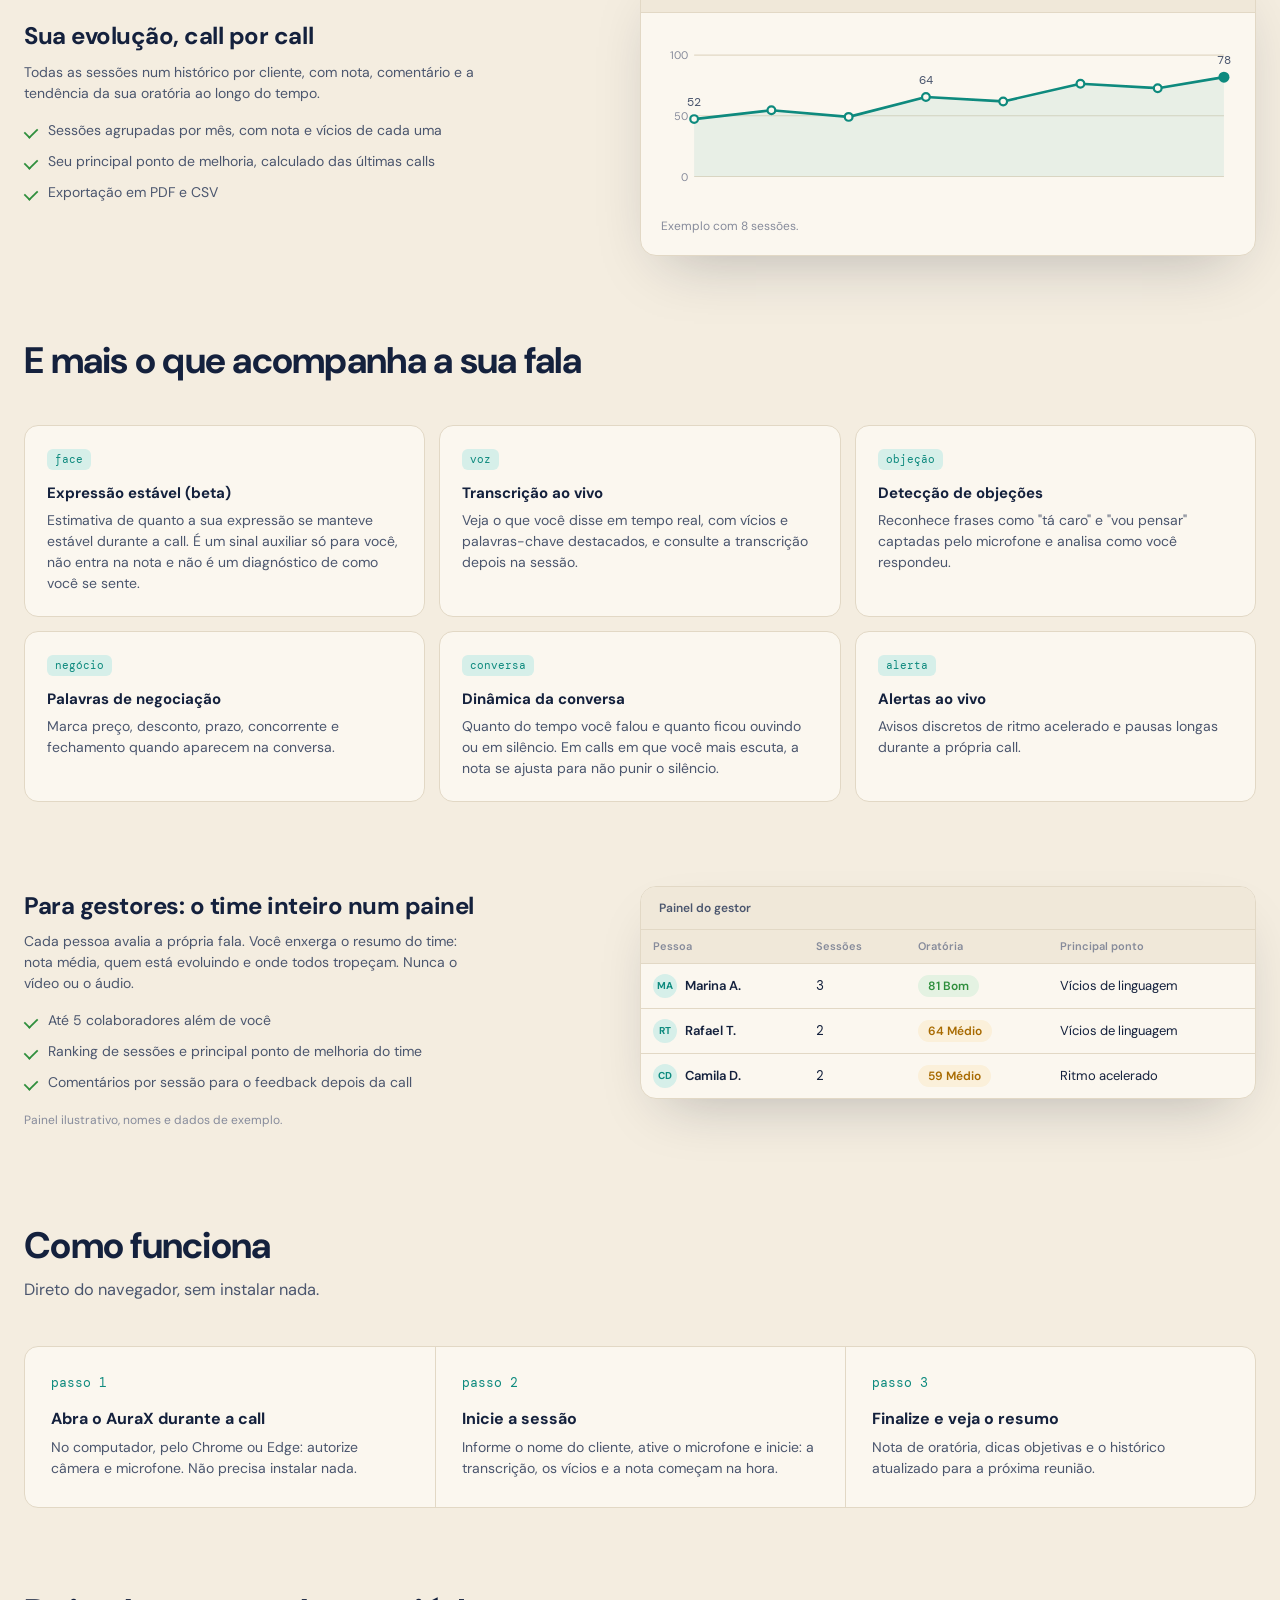
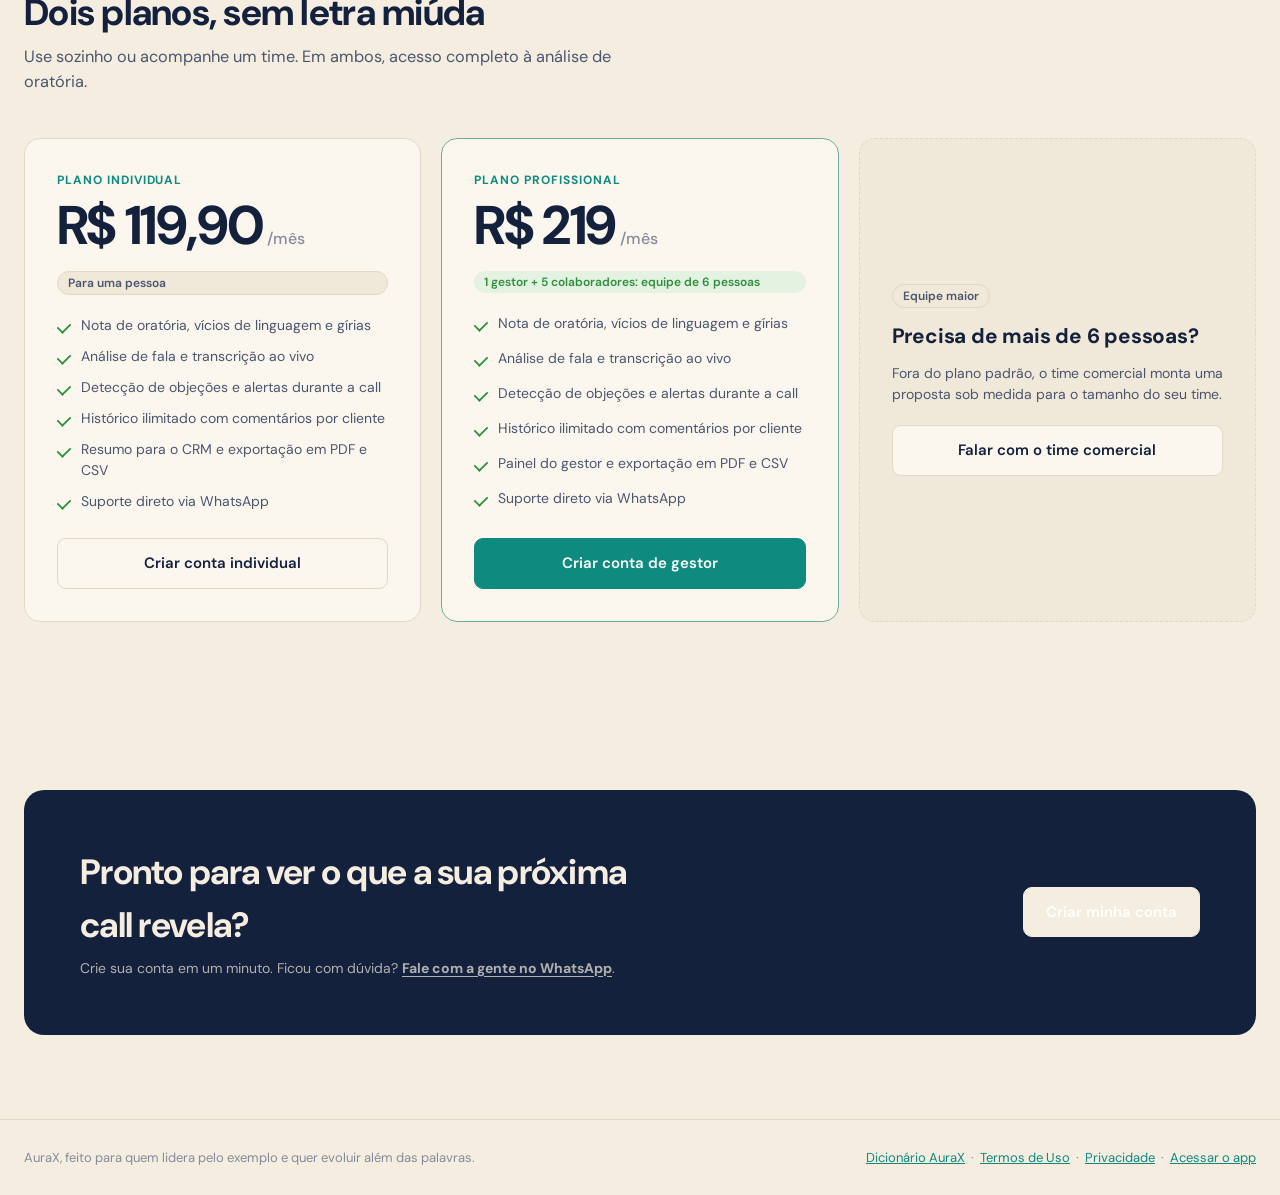
==== commit 98cc8e7f: "In-app header: drop the dark top bar; floating logo + raised user/plan pill + raised round buttons; " ====
--- a/index.html
+++ b/index.html
@@ -26,7 +26,7 @@
 <link rel="shortcut icon" href="favicon.ico" />
 <link rel="apple-touch-icon" href="assets/apple-touch-icon.png" />
 <link rel="stylesheet" href="shell.css?v=19d2fb14" />
-<script src="transition.js?v=176df154"></script>
+<script src="transition.js?v=42c75f6a"></script>
 <script>try{var t=localStorage.getItem("aurax_theme");if(t)document.documentElement.setAttribute("data-theme",t)}catch(e){}</script>
 <style>
   /* Landing: cinza frio, superfícies brancas, azul só onde há ação; o produto aparece como mockup real. */
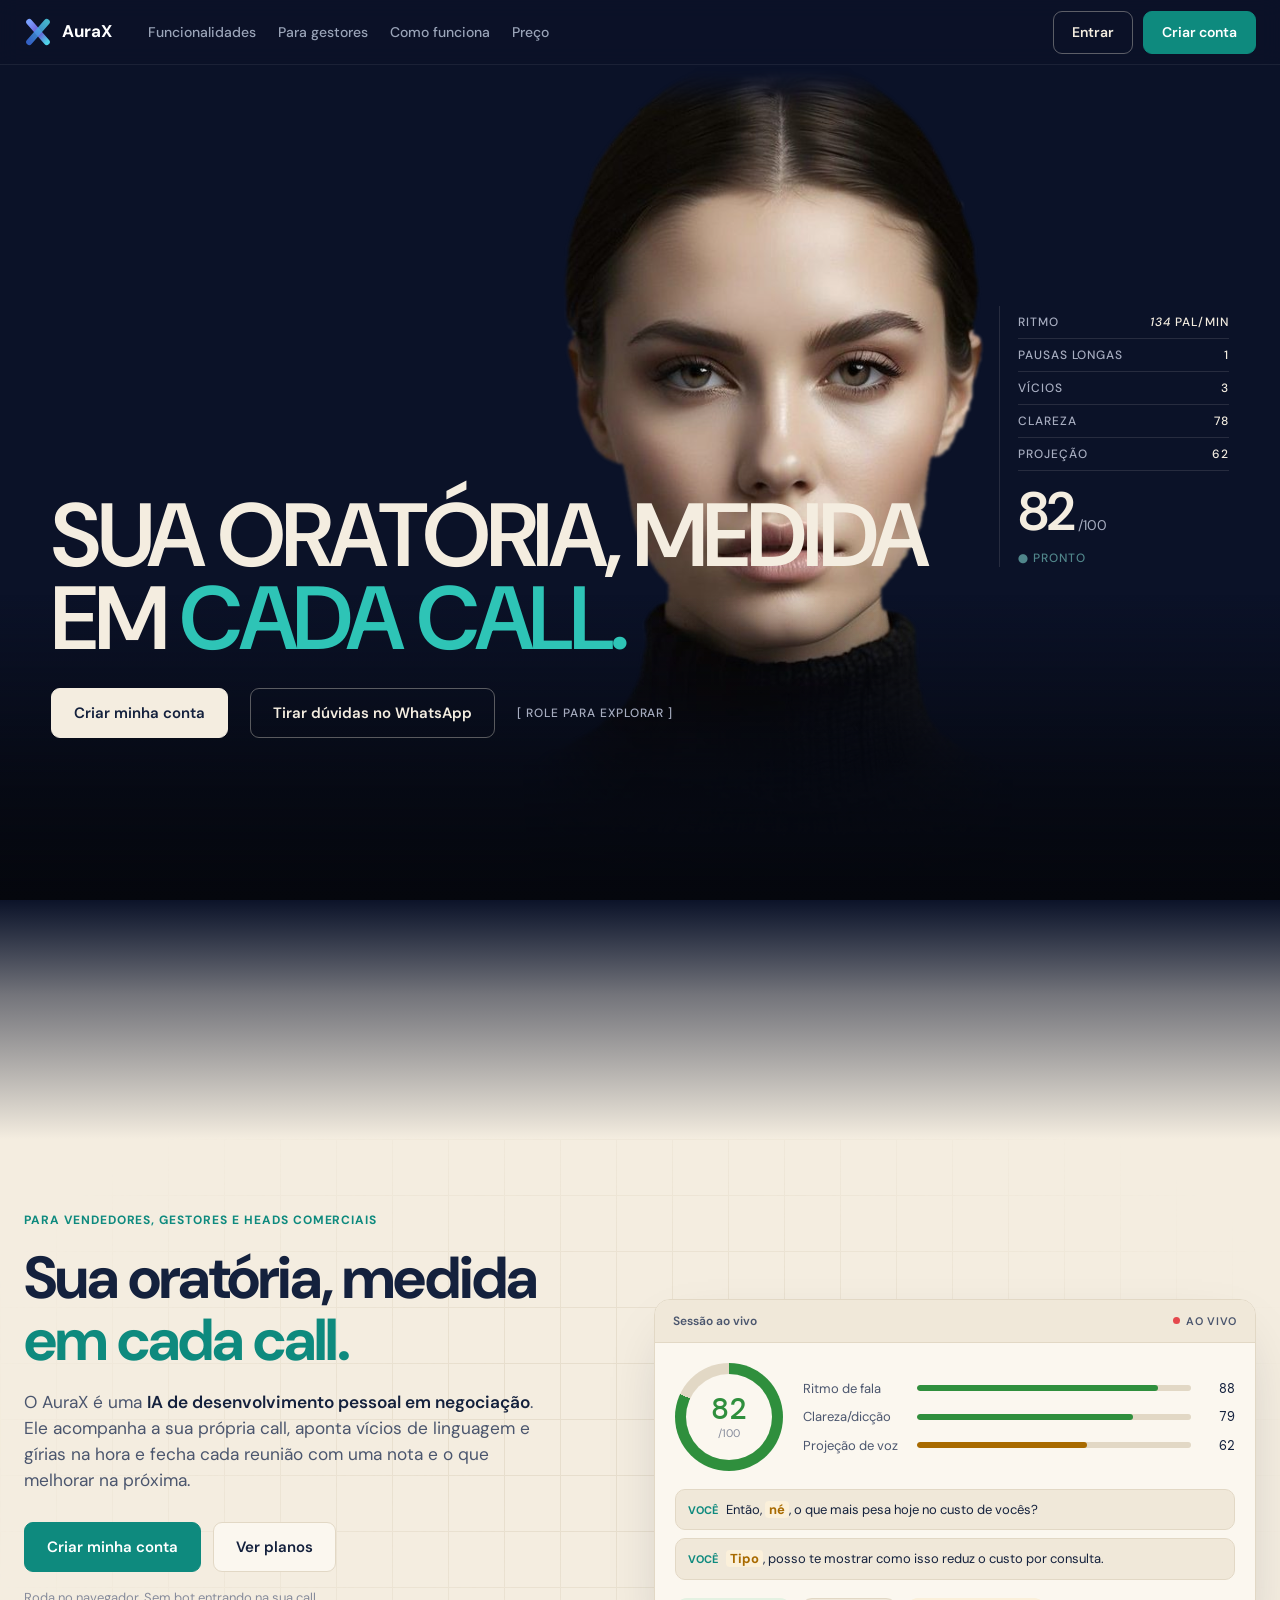
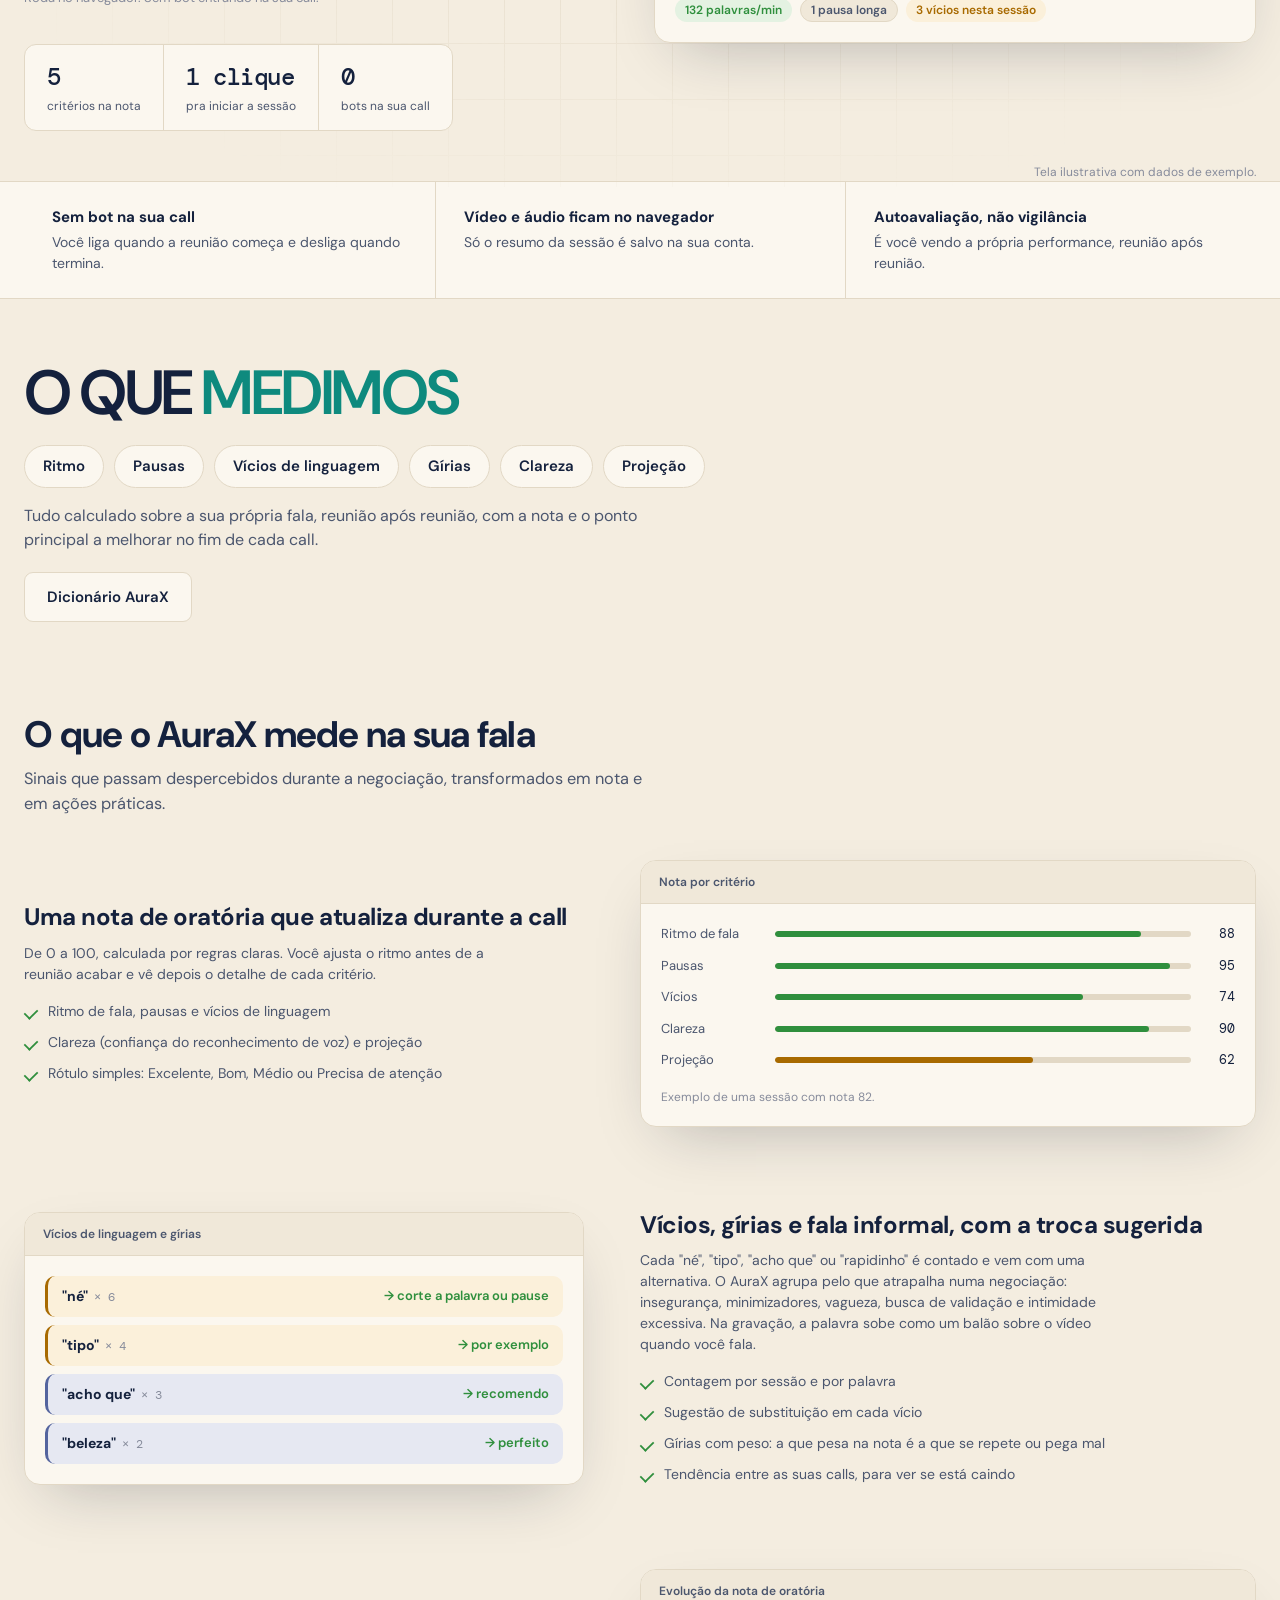
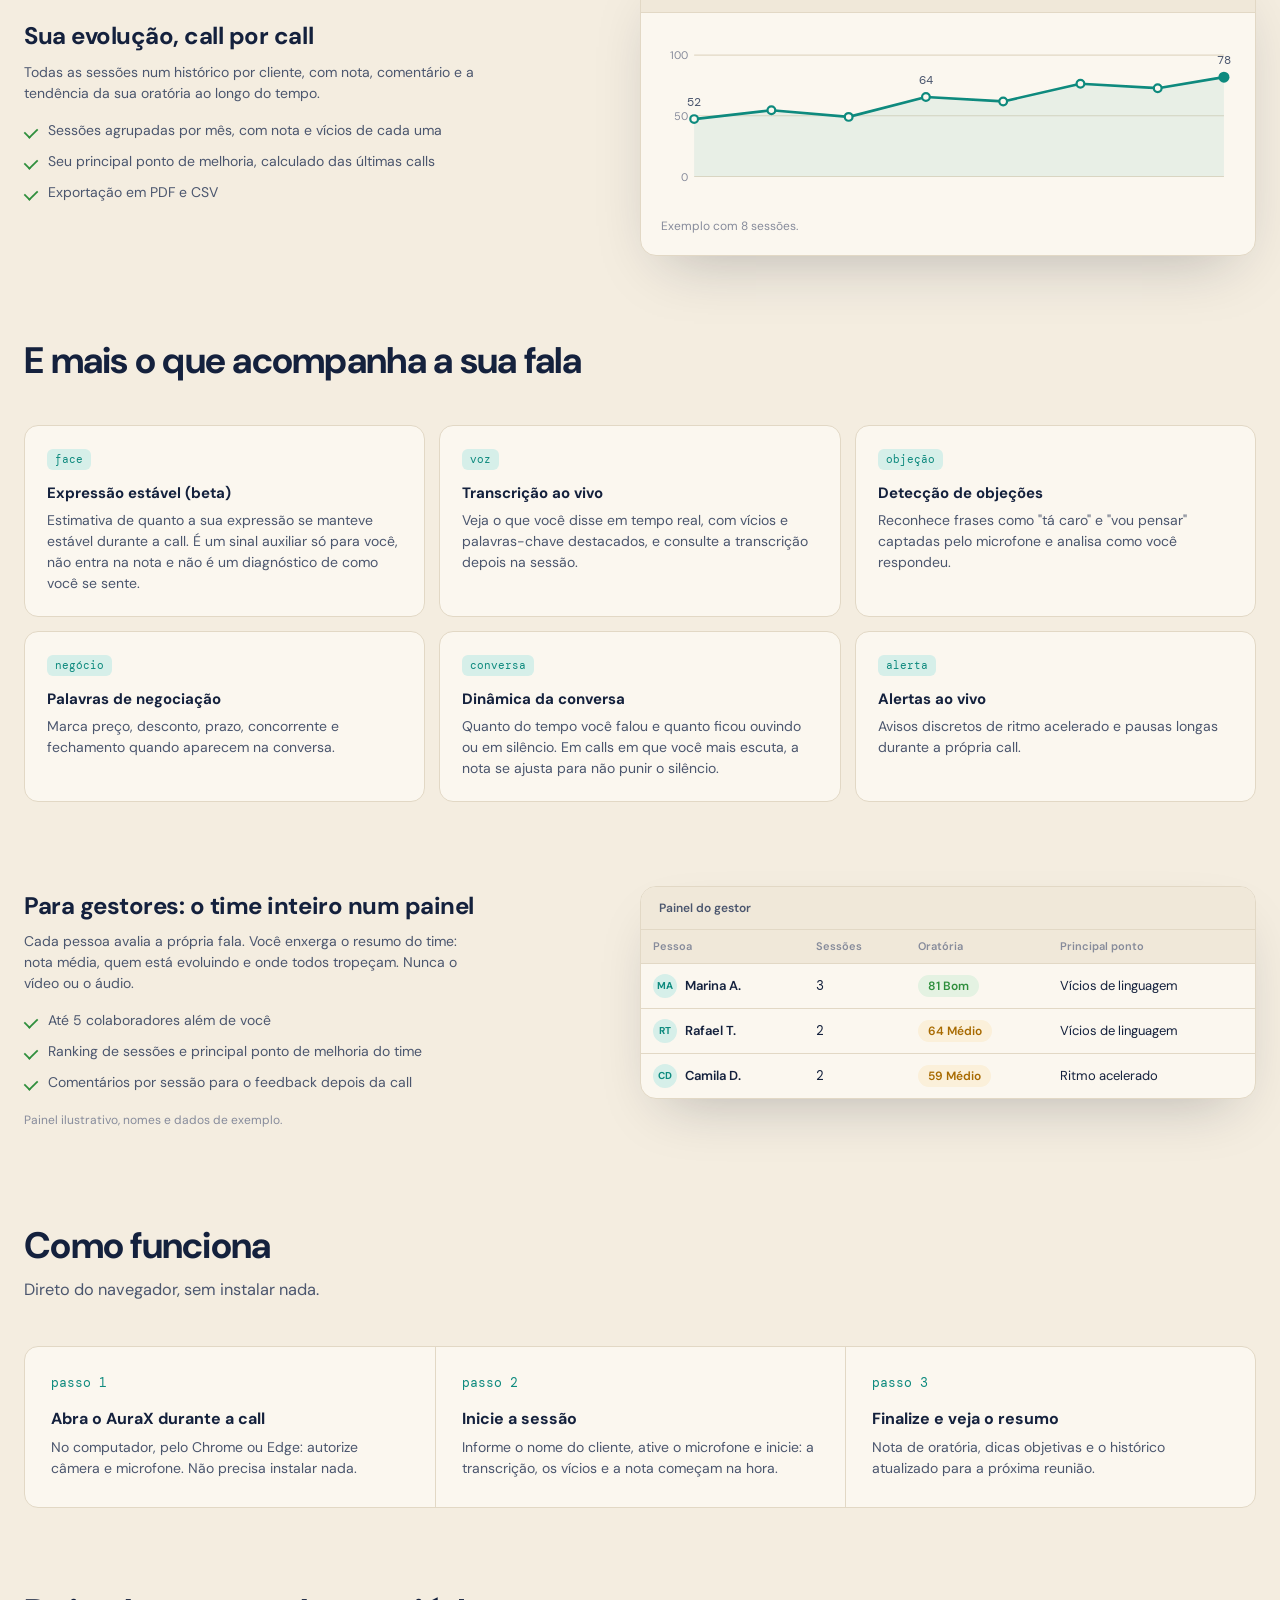
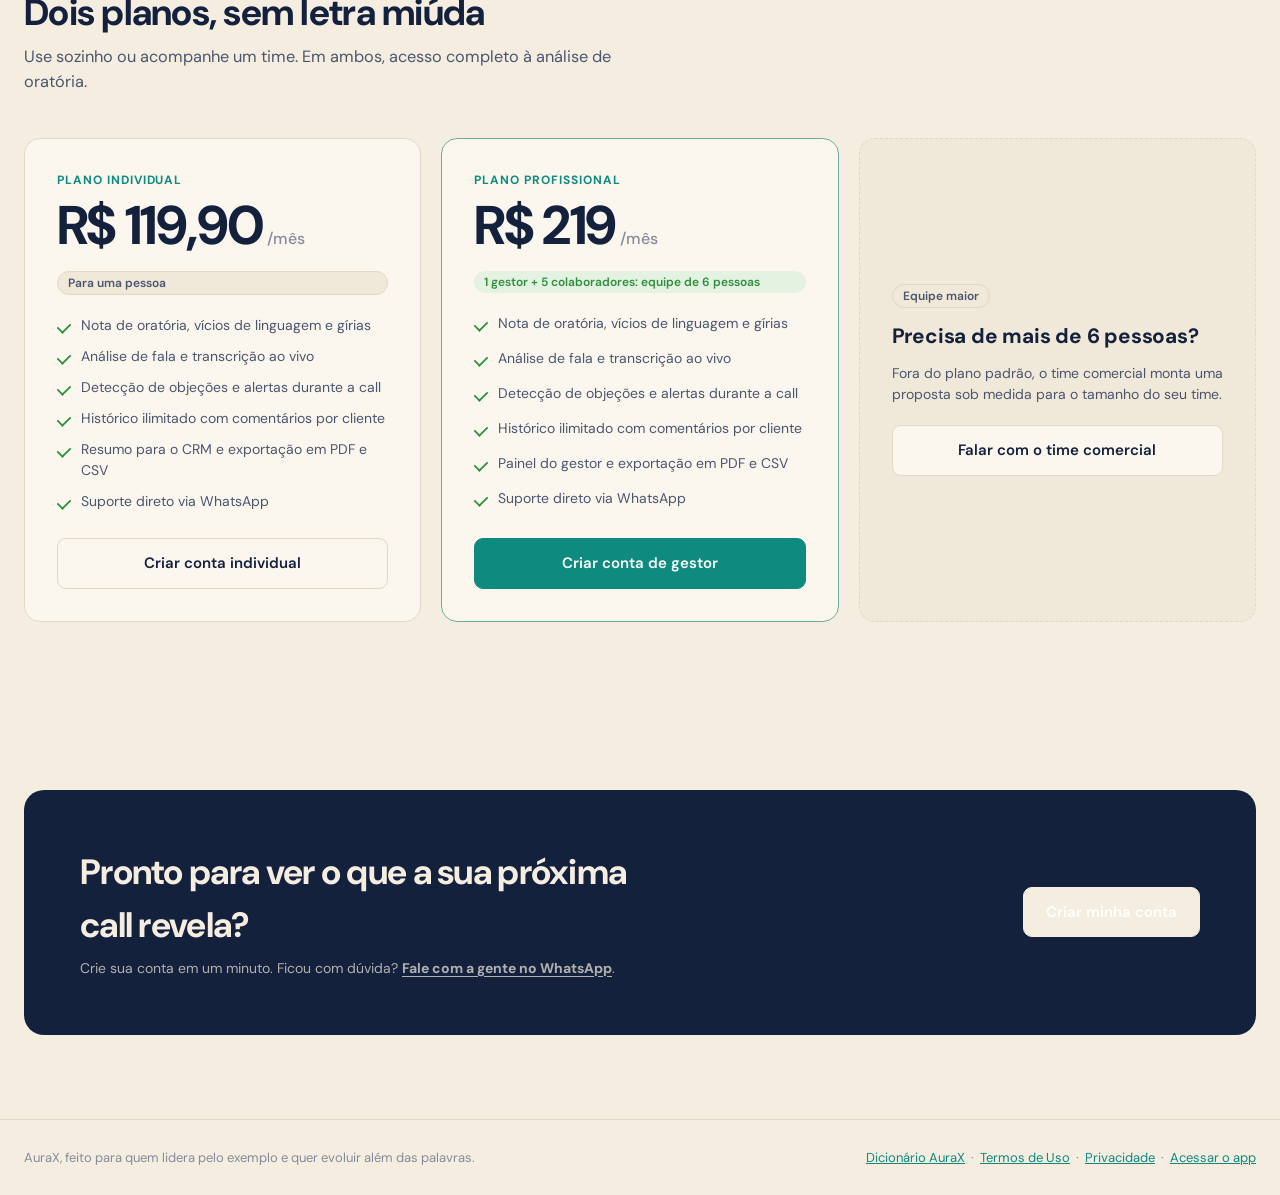
==== commit 0d5cbd98: "In-app navigation: floating dark sidebar on the left (icons-only on medium screens), bottom dock kep" ====
--- a/index.html
+++ b/index.html
@@ -26,7 +26,7 @@
 <link rel="shortcut icon" href="favicon.ico" />
 <link rel="apple-touch-icon" href="assets/apple-touch-icon.png" />
 <link rel="stylesheet" href="shell.css?v=19d2fb14" />
-<script src="transition.js?v=42c75f6a"></script>
+<script src="transition.js?v=d0197f27"></script>
 <script>try{var t=localStorage.getItem("aurax_theme");if(t)document.documentElement.setAttribute("data-theme",t)}catch(e){}</script>
 <style>
   /* Landing: cinza frio, superfícies brancas, azul só onde há ação; o produto aparece como mockup real. */
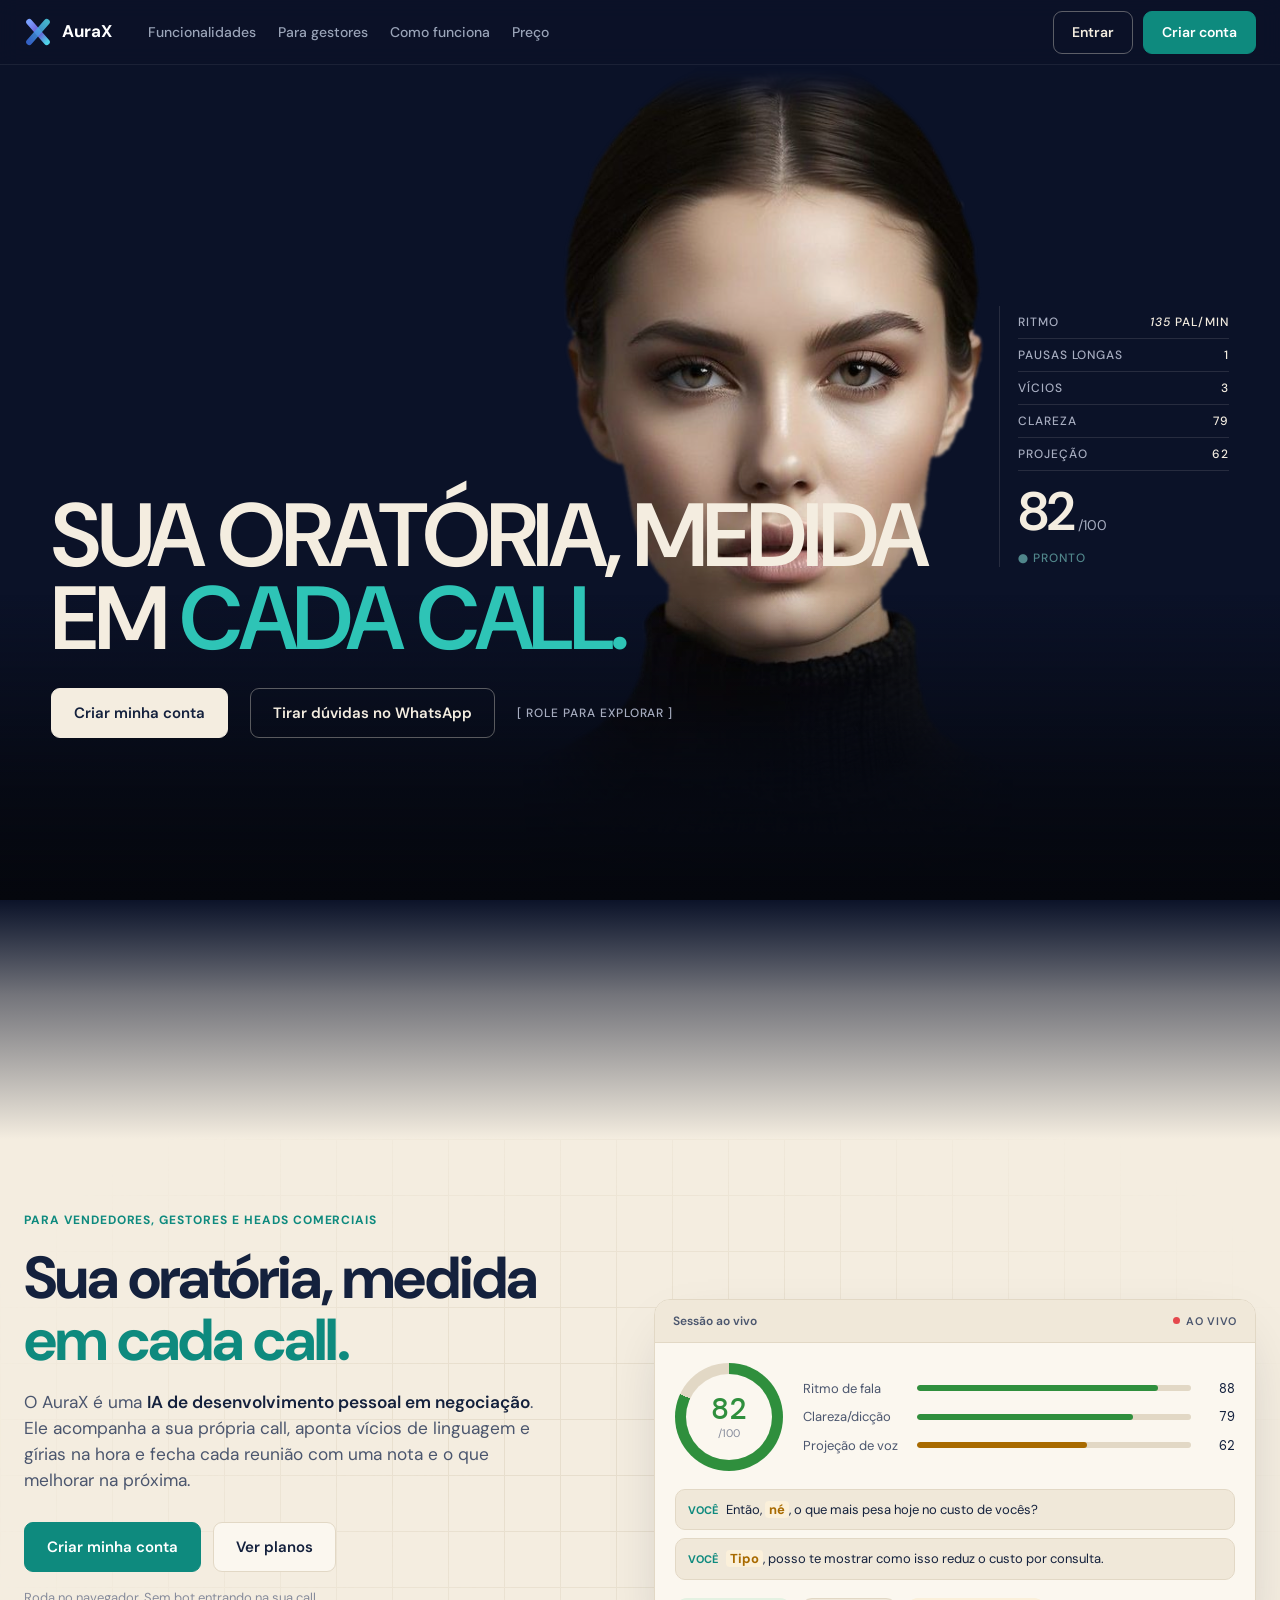
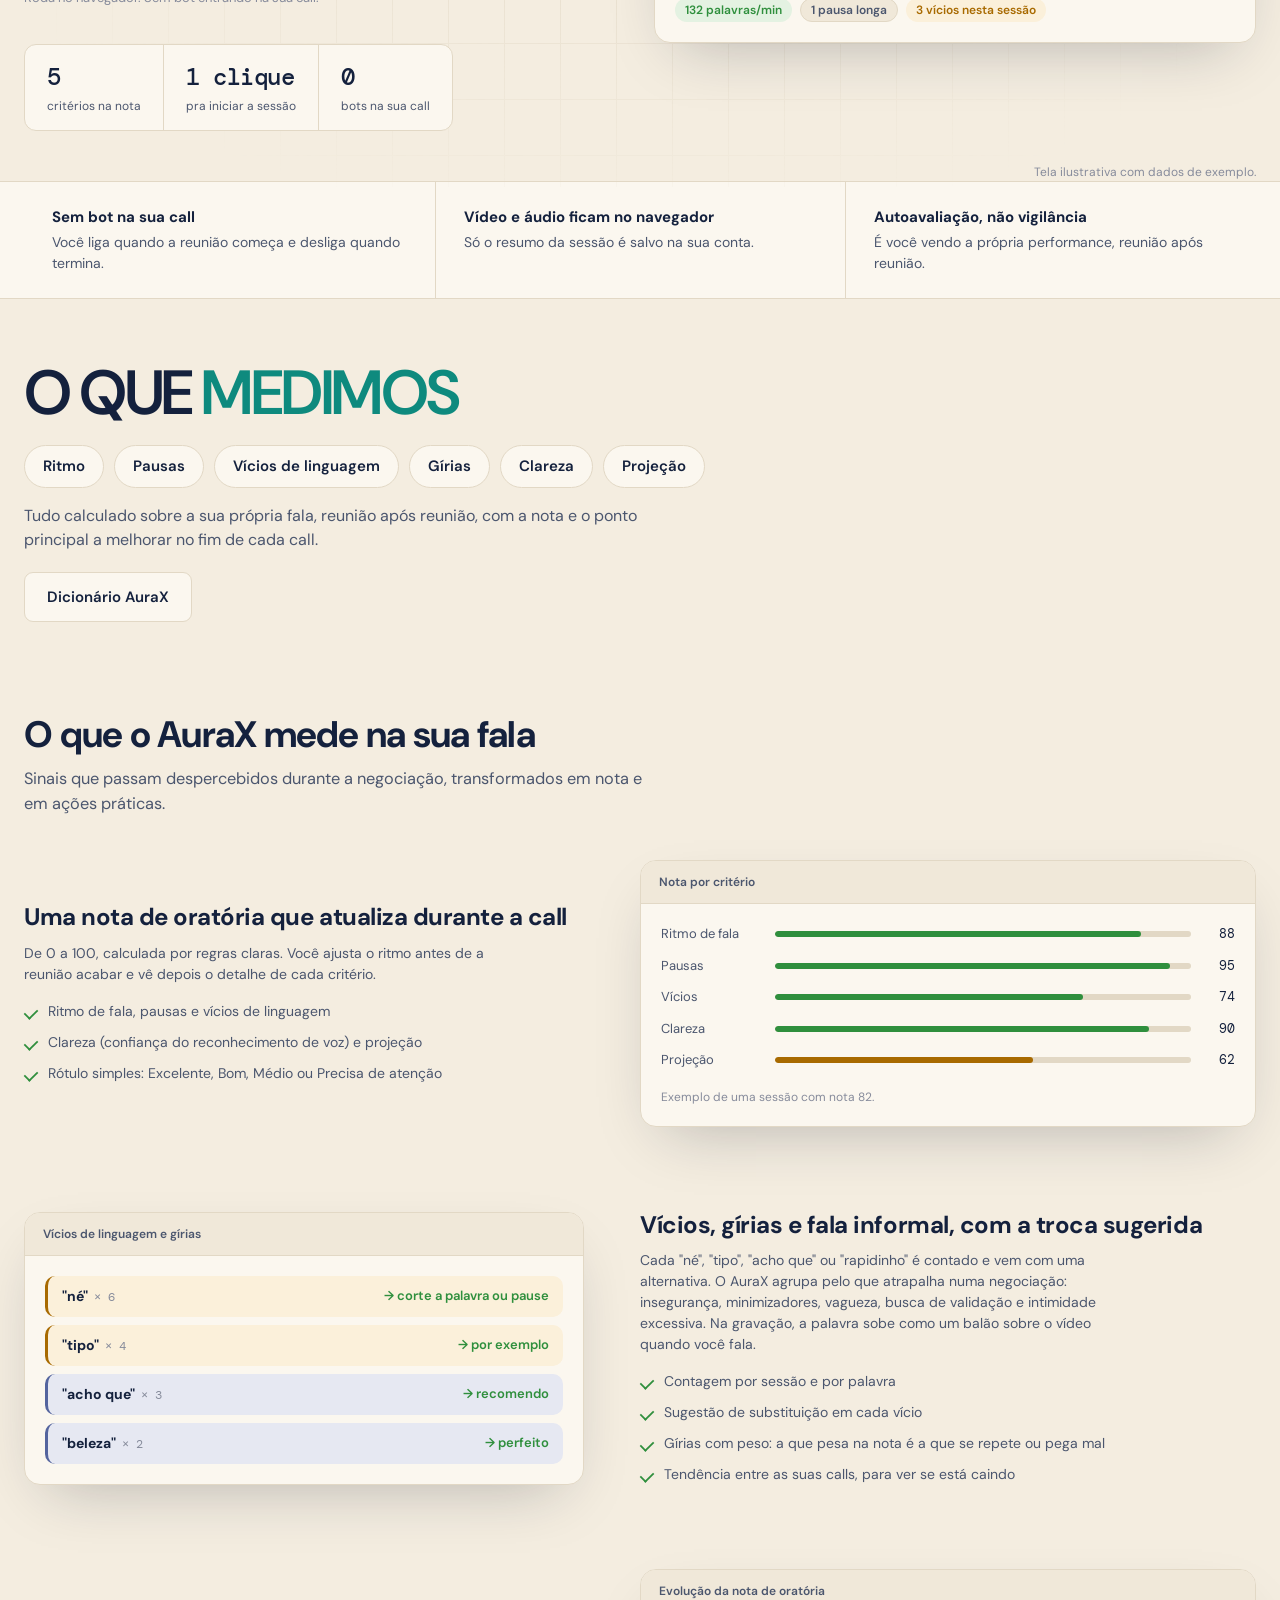
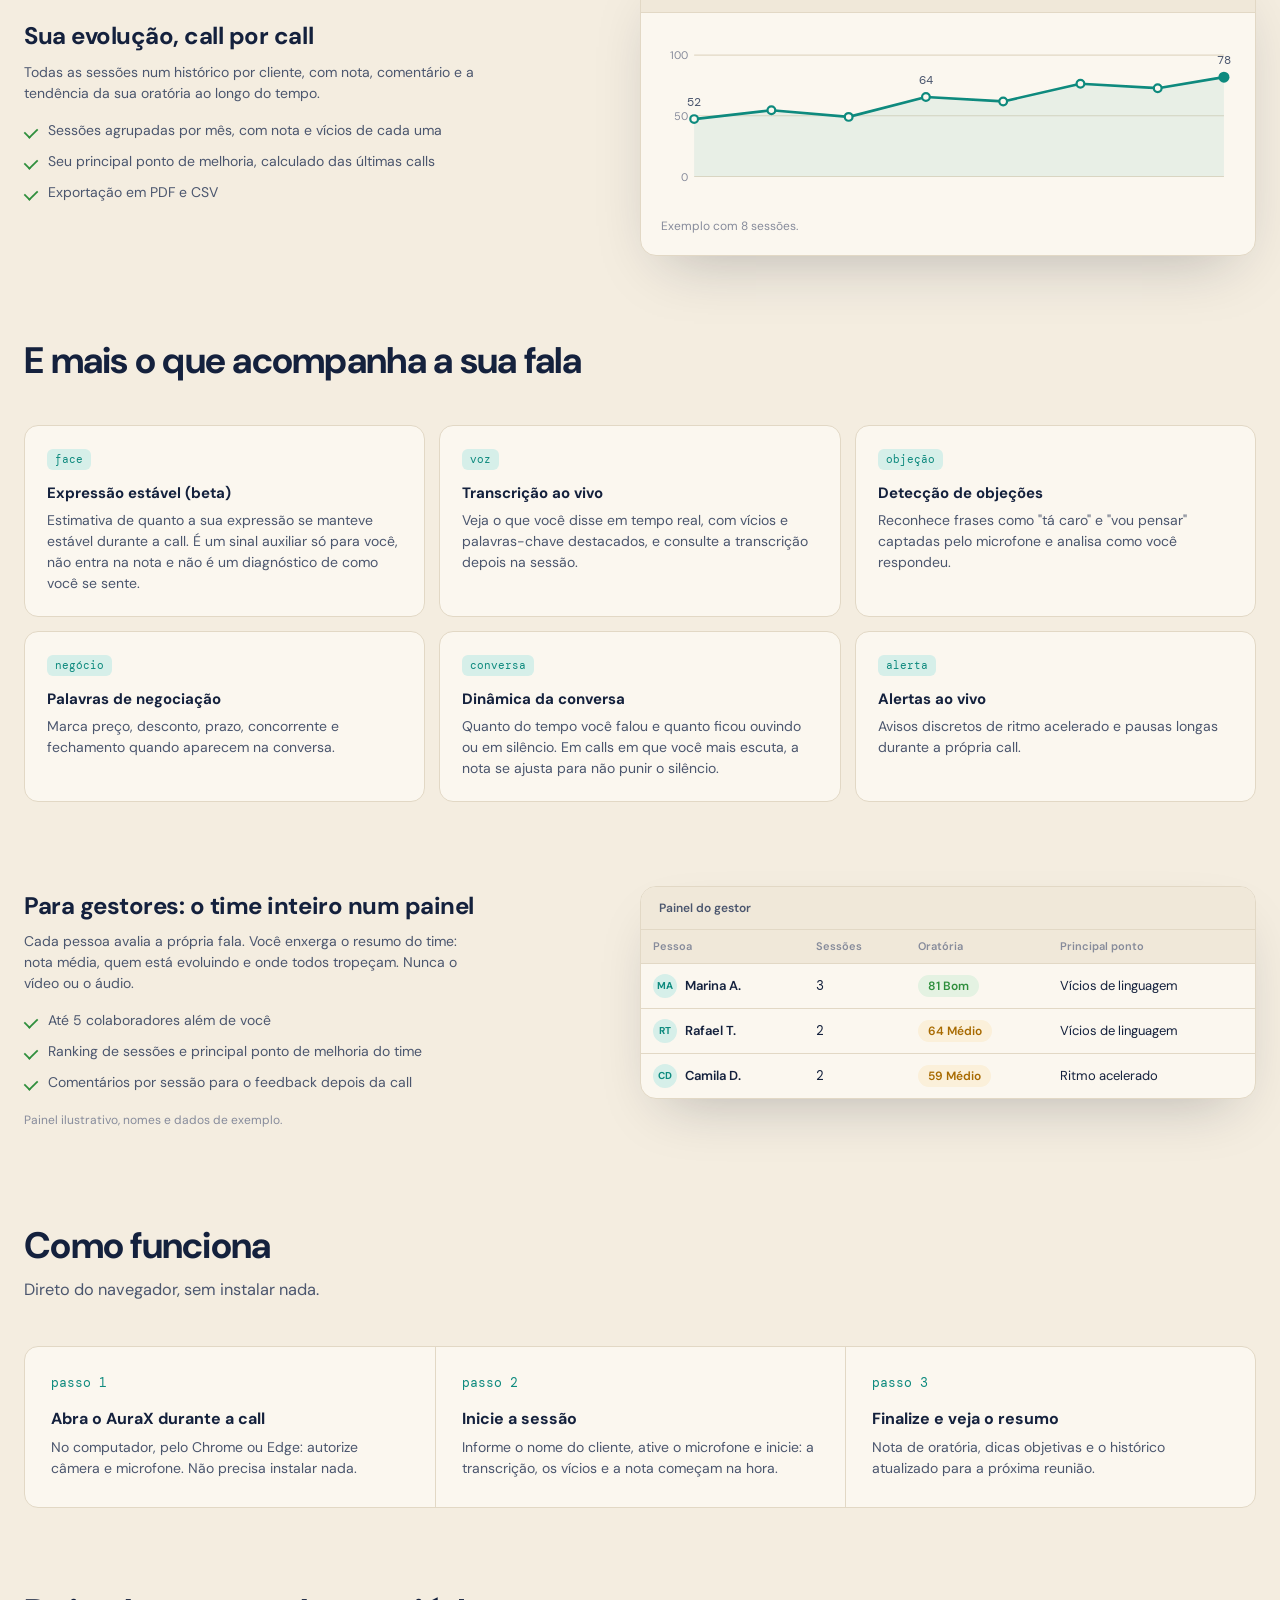
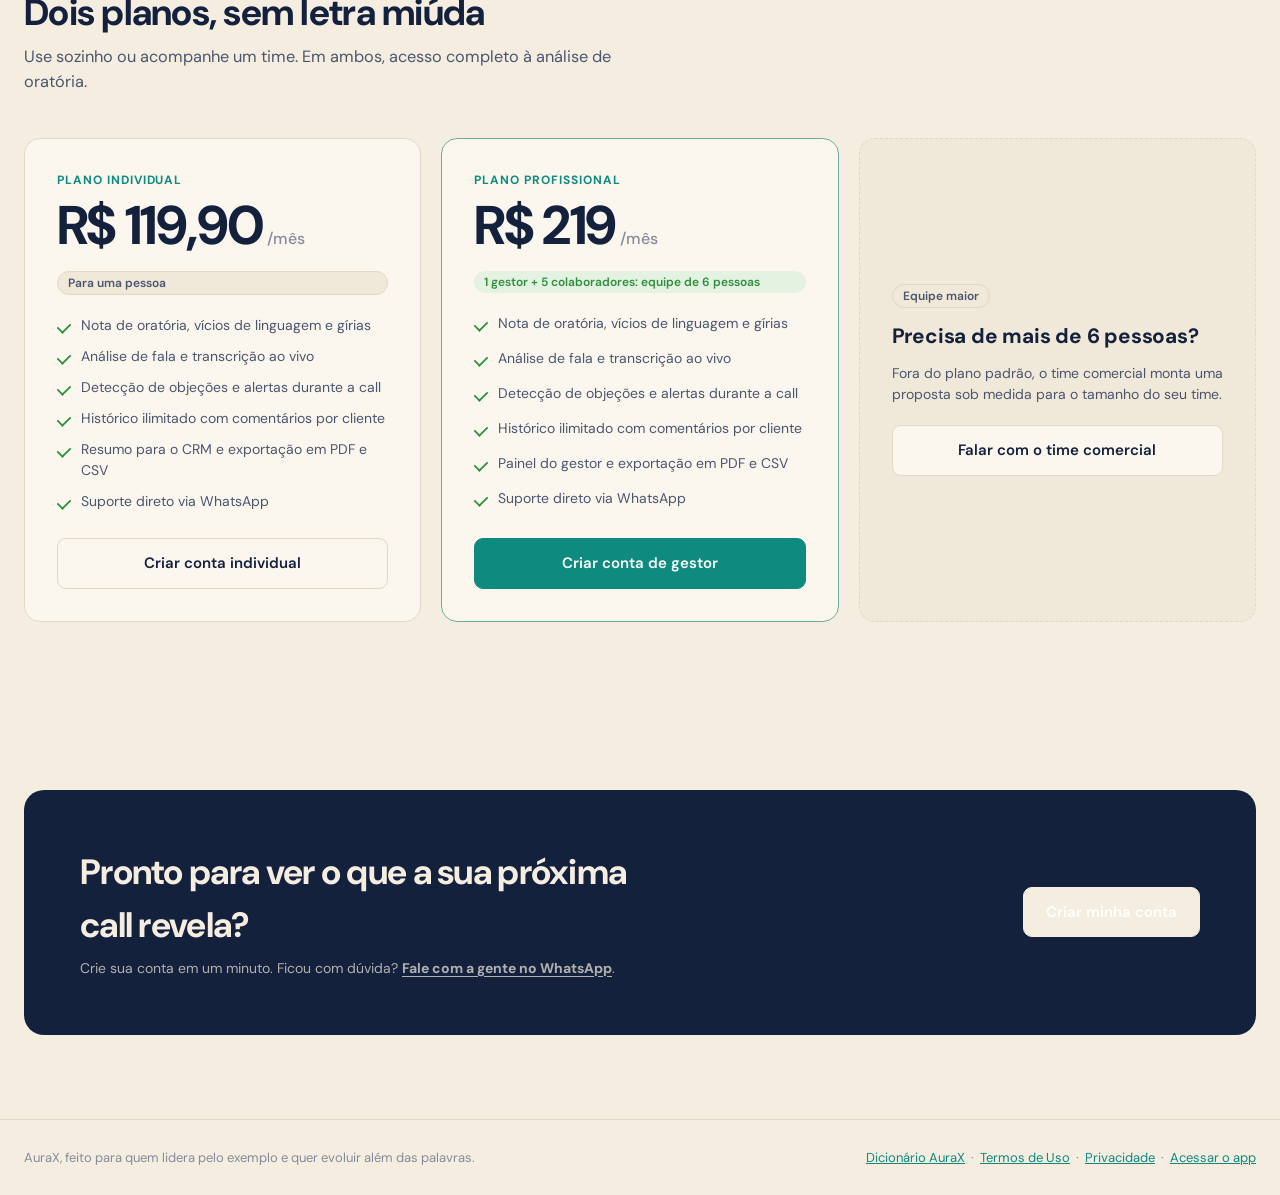
==== commit b4fcfda3: "Back to the previous in-app visual (glass sidebar): revert the skeuomorphic layer, header and sideba" ====
--- a/index.html
+++ b/index.html
@@ -26,7 +26,7 @@
 <link rel="shortcut icon" href="favicon.ico" />
 <link rel="apple-touch-icon" href="assets/apple-touch-icon.png" />
 <link rel="stylesheet" href="shell.css?v=19d2fb14" />
-<script src="transition.js?v=d0197f27"></script>
+<script src="transition.js?v=4e230cf0"></script>
 <script>try{var t=localStorage.getItem("aurax_theme");if(t)document.documentElement.setAttribute("data-theme",t)}catch(e){}</script>
 <style>
   /* Landing: cinza frio, superfícies brancas, azul só onde há ação; o produto aparece como mockup real. */
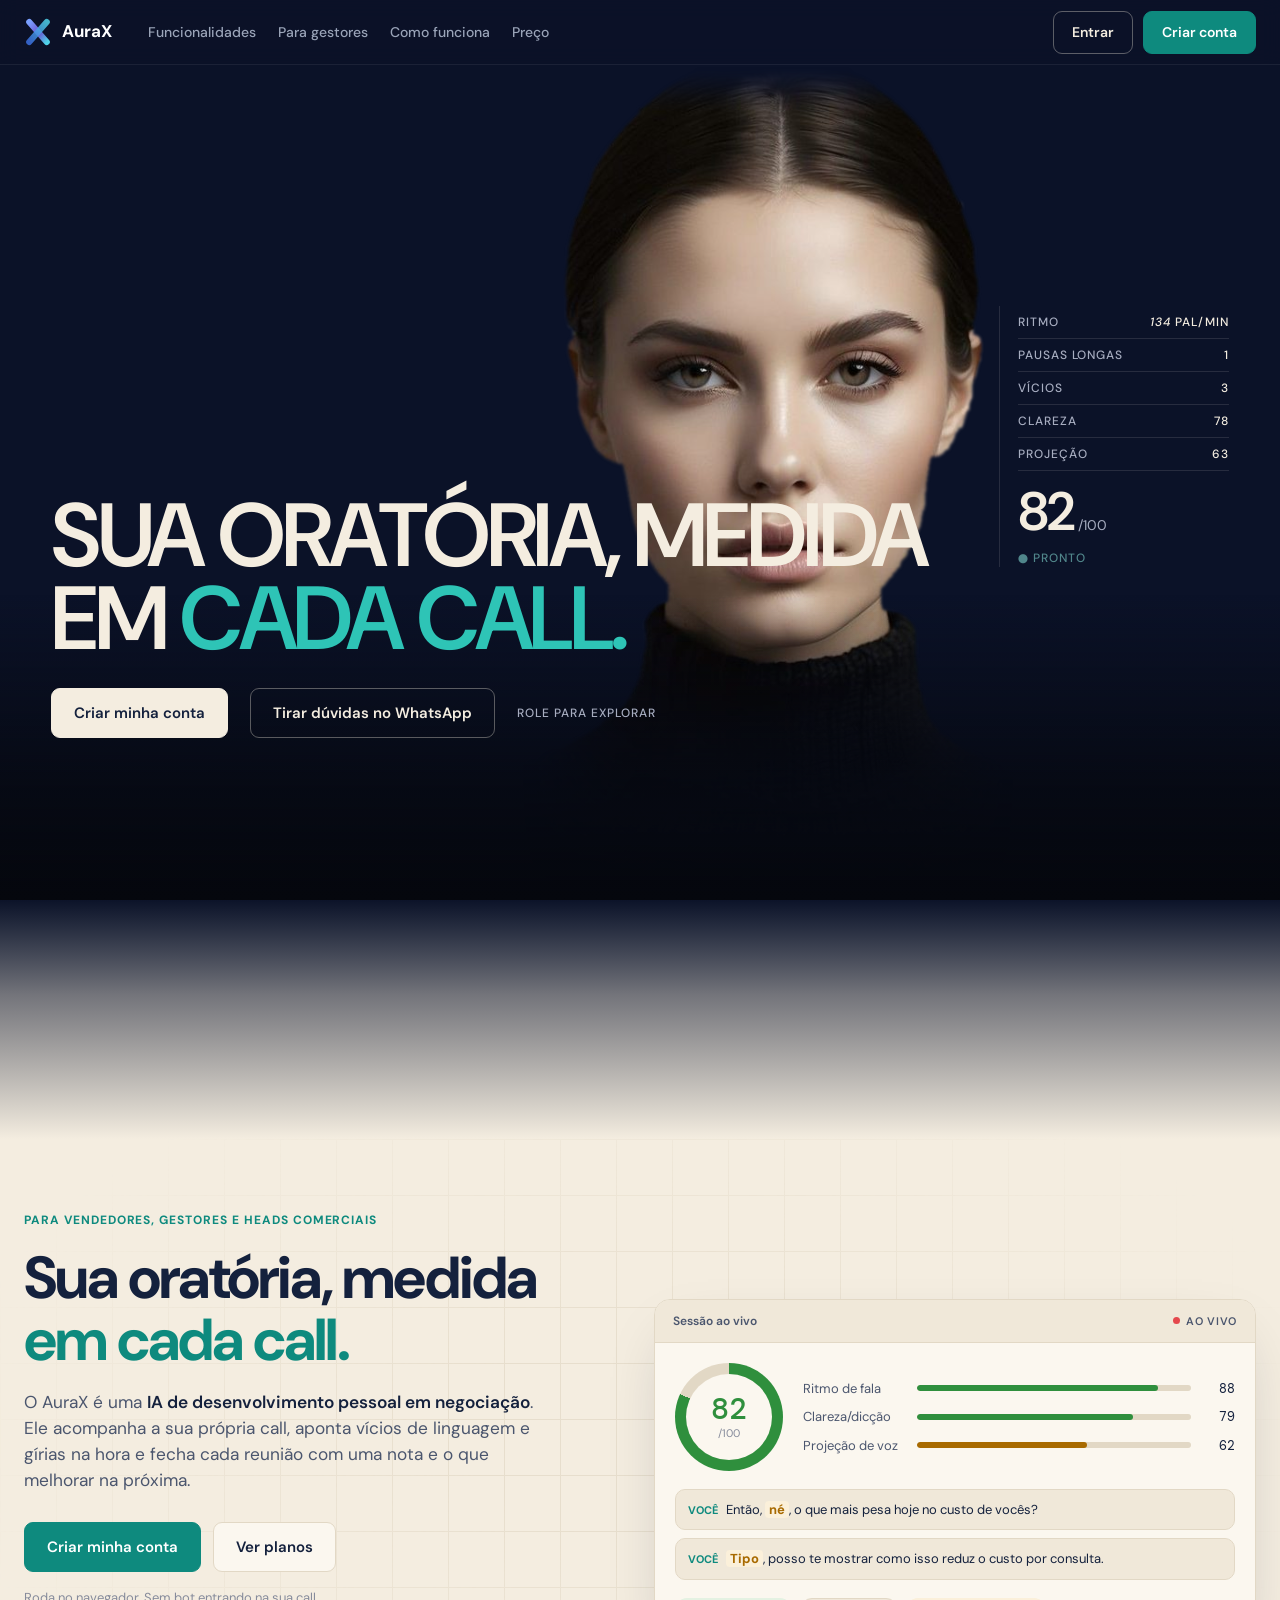
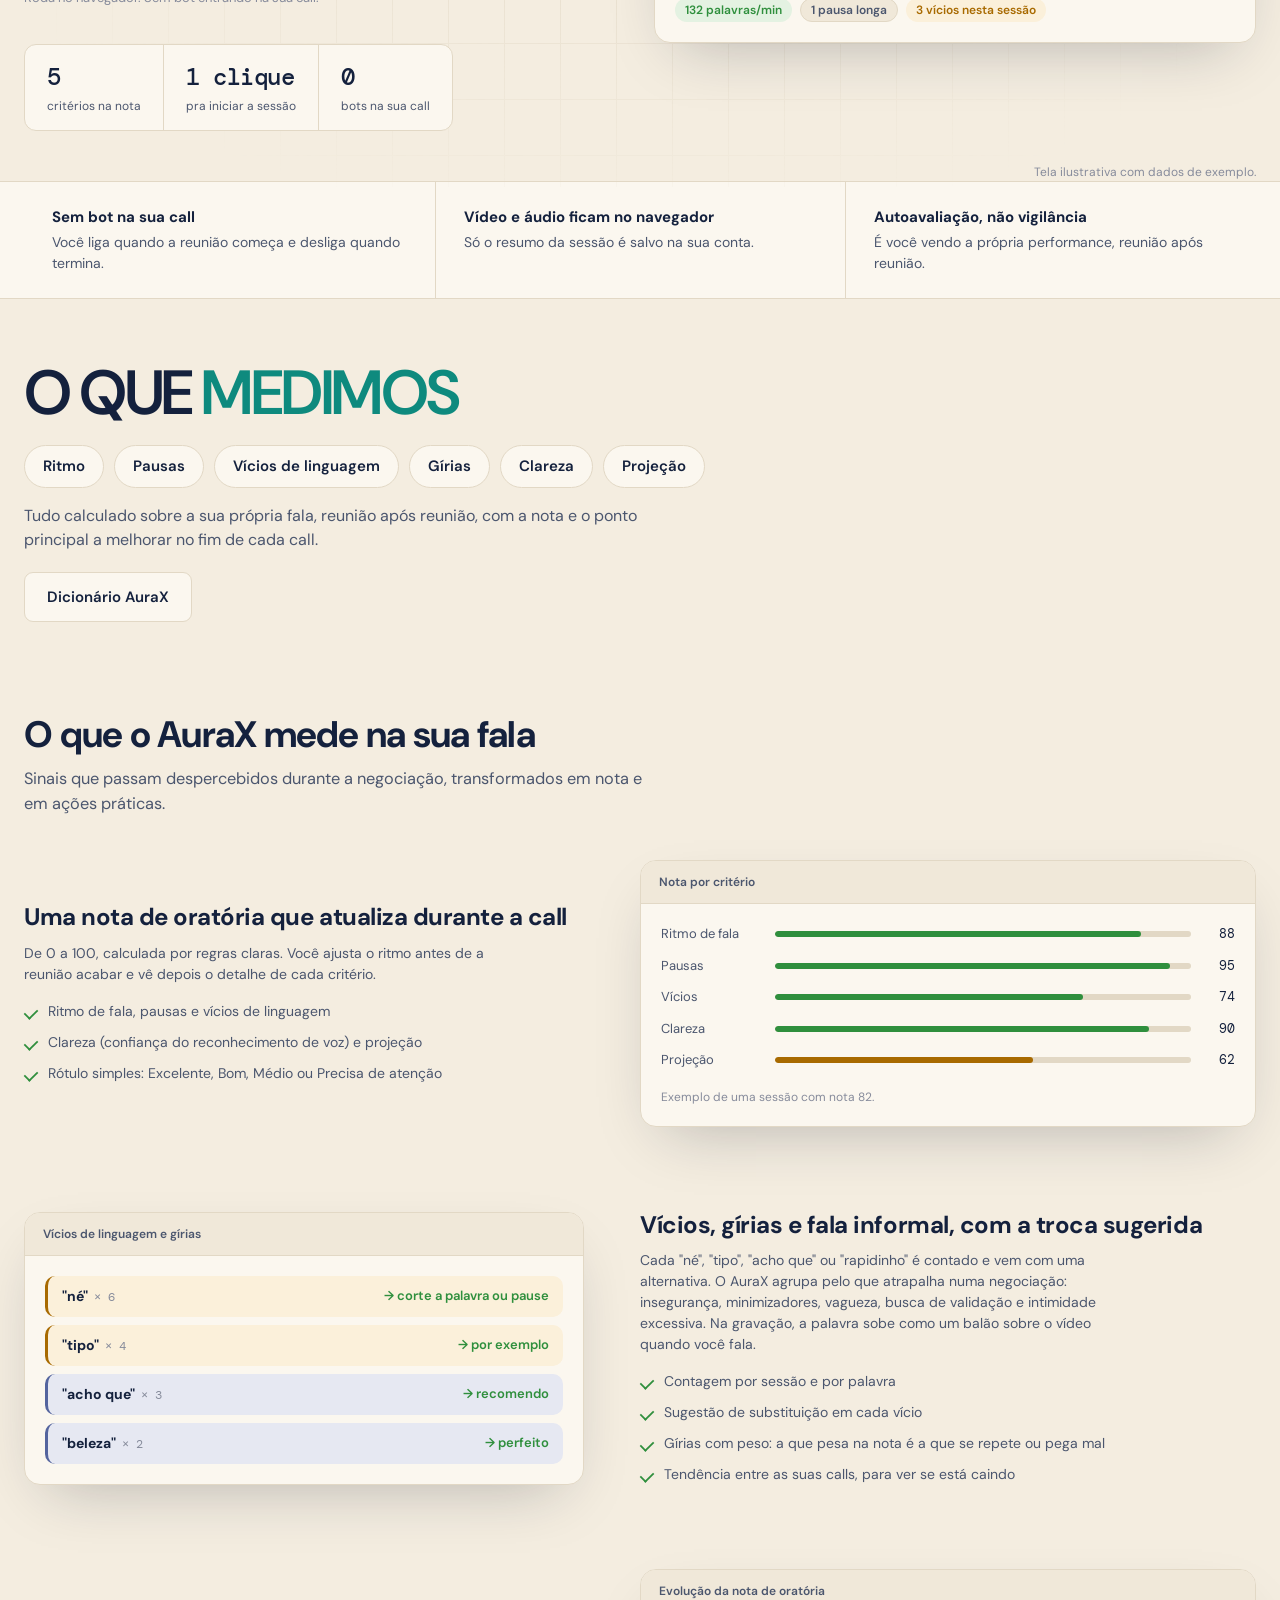
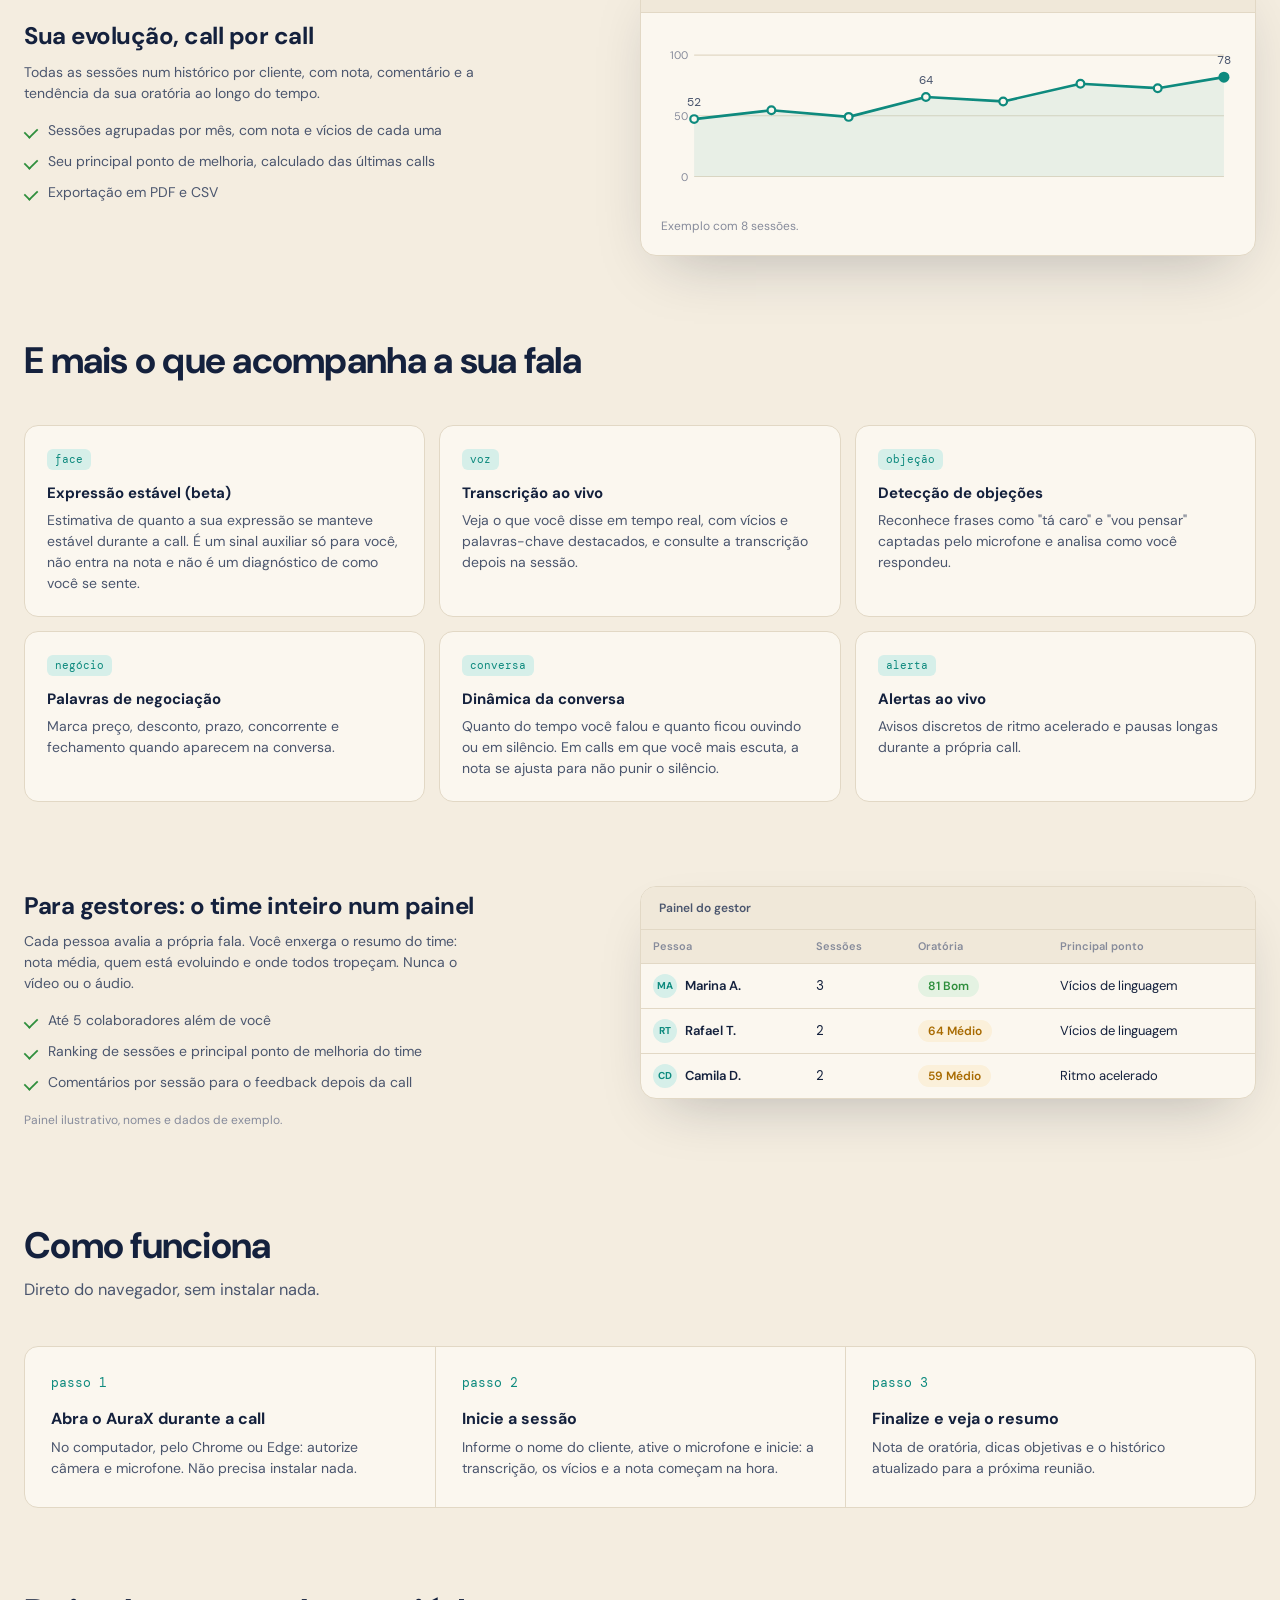
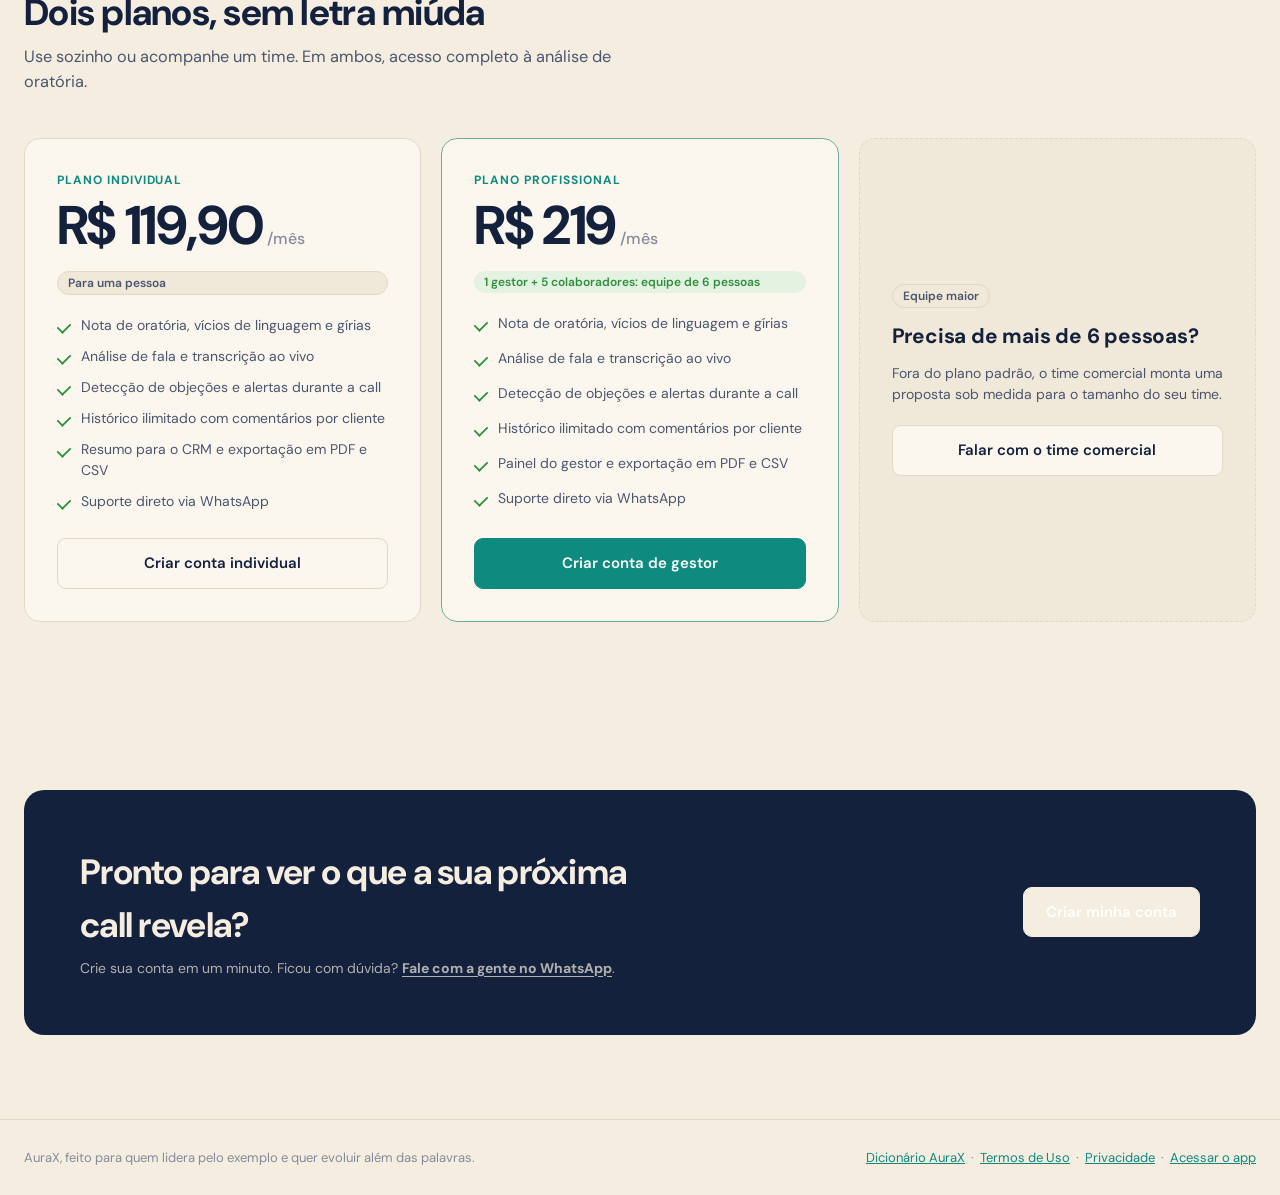
==== commit 5aa02c90: "Fix title formatting and update text in index.html Algumas alterações na escrita" ====
--- a/index.html
+++ b/index.html
@@ -3,7 +3,7 @@
 <head>
 <meta charset="UTF-8" />
 <meta name="viewport" content="width=device-width, initial-scale=1.0" />
-<title>AuraX — Sua oratória, medida em cada call</title>
+<title>AuraX - Sua oratória, medida em cada call</title>
 <meta name="description" content="O AuraX analisa a sua própria fala nas calls de venda: vícios de linguagem, gírias, ritmo e pausas. No fim de cada reunião, uma nota de 0 a 100 e o que melhorar na próxima." />
 <link rel="canonical" href="https://auraxoficial.com.br/" />
 <meta name="theme-color" content="#0b1228" />
@@ -305,7 +305,7 @@
     <div class="cine-foot rise" style="animation-delay:.55s">
       <a class="lp-btn big" id="cineCta" href="login.html?cadastro=novo">Criar minha conta</a>
       <a class="lp-btn big ghost" id="cineWa" href="#" target="_blank" rel="noopener">Tirar dúvidas no WhatsApp</a>
-      <span class="cine-mono">[ Role para explorar ]</span>
+      <span class="cine-mono"> Role para explorar </span>
     </div>
   </div>
 
